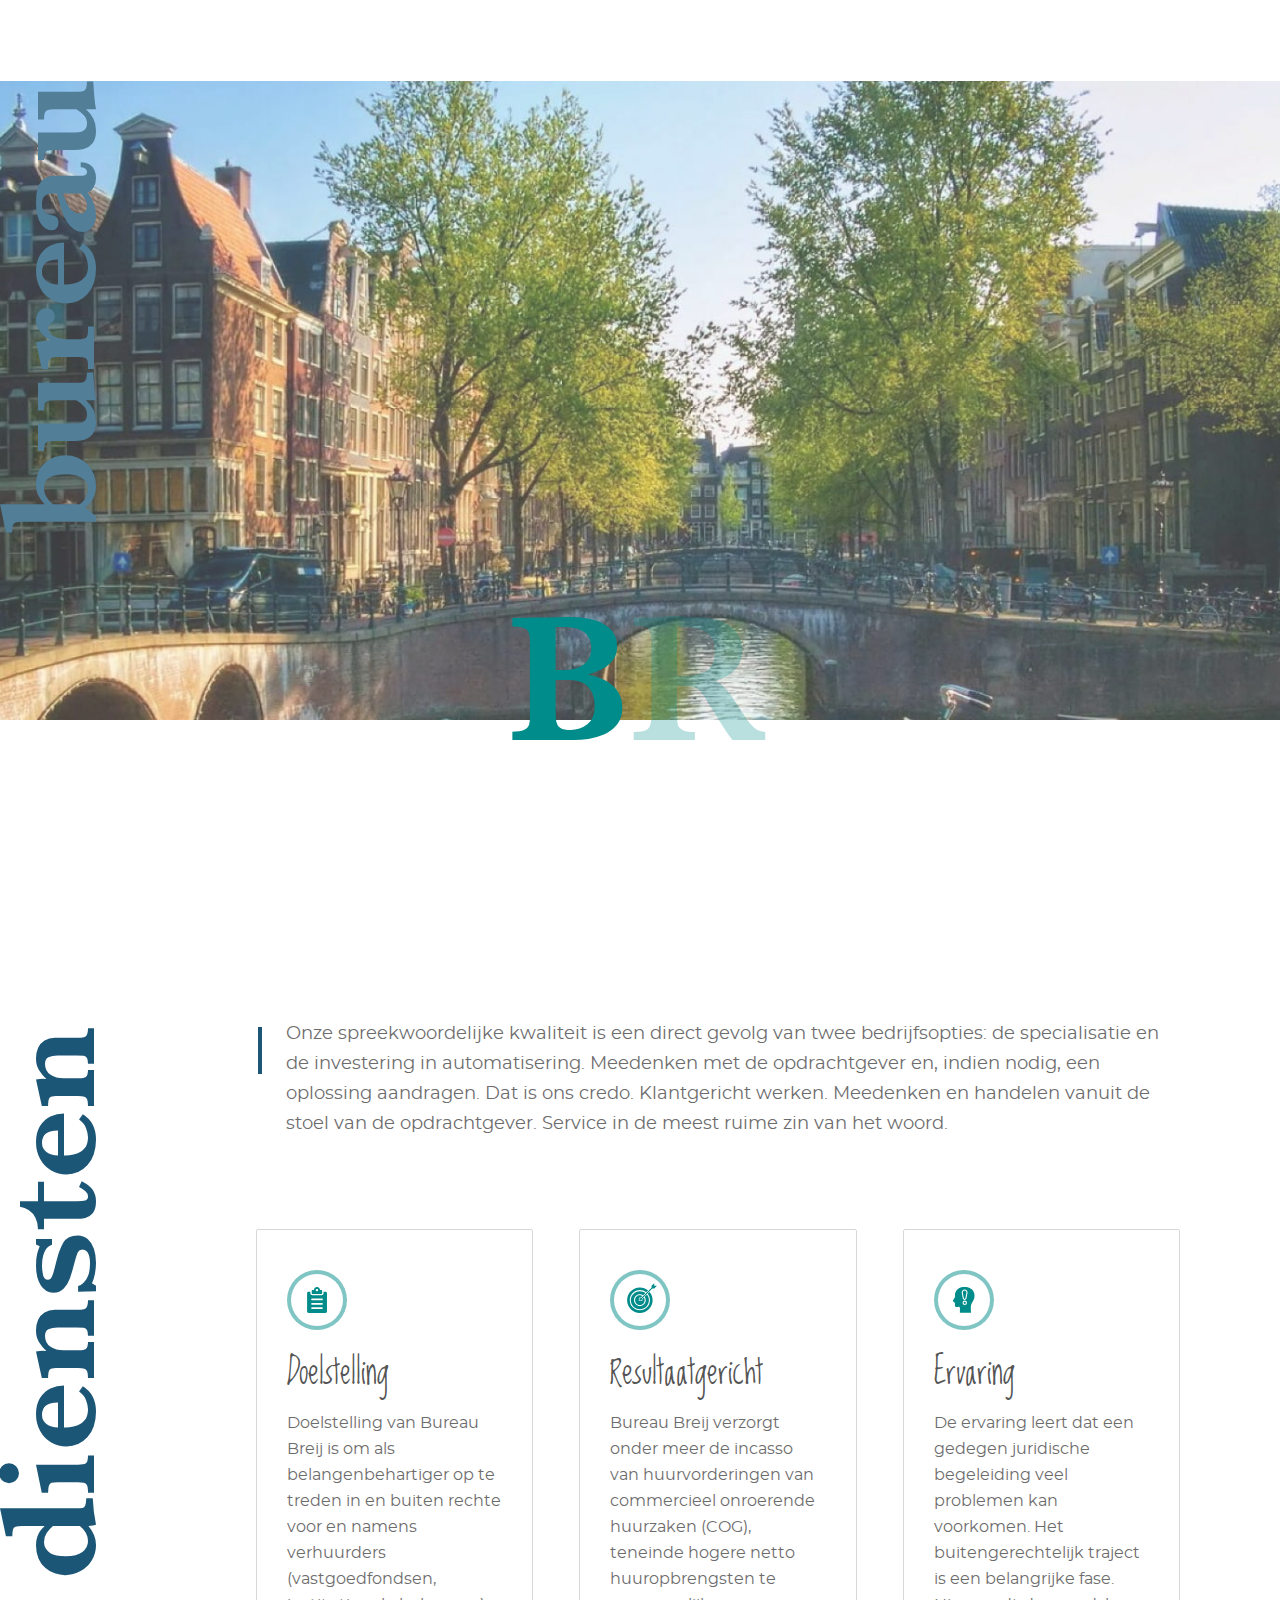
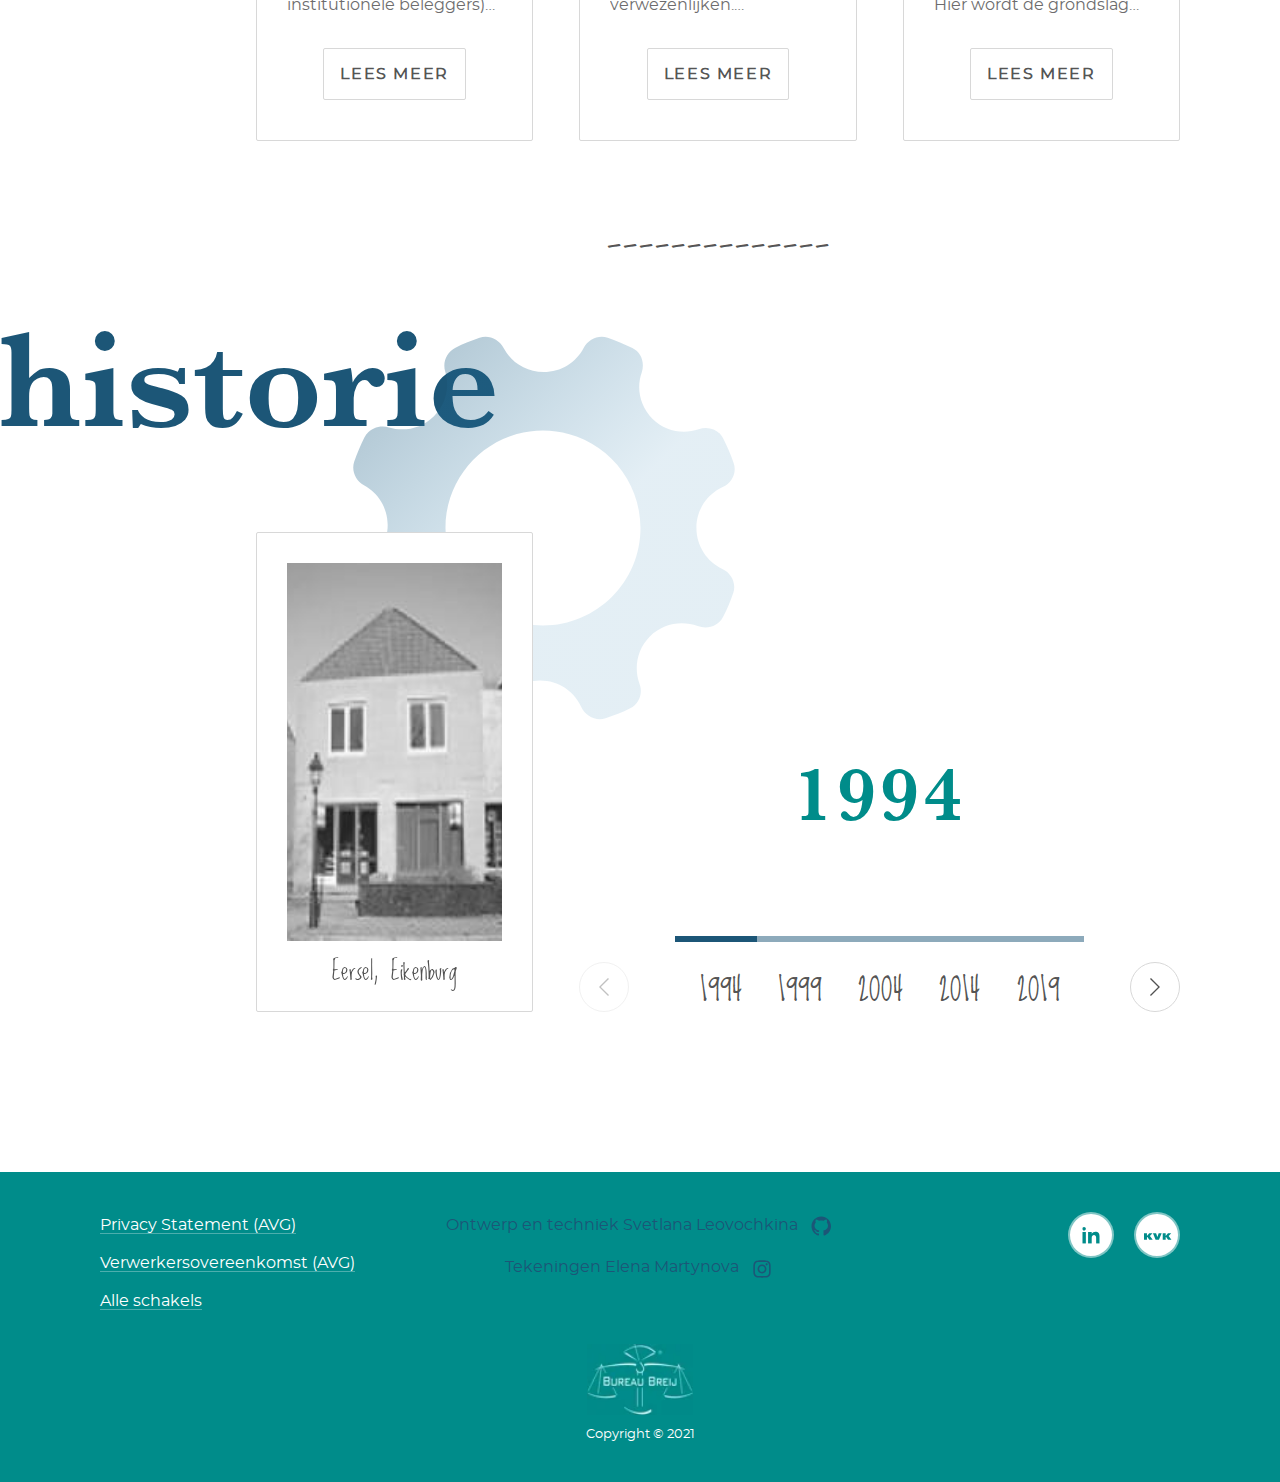
==== index.html @ 0c05271b "first test" ====
<!DOCTYPE html><html lang="nl"><head><meta charset="UTF-8"><meta http-equiv="X-UA-Compatible" content="IE=edge"><meta name="viewport" content="width=device-width,initial-scale=1"><title>Bureau Breij Huurincasso</title><link rel="shortcut icon" href="#"><!-- <link rel="preload" href="img/homepage-bg-drawing-desktop@1x.jpg" as="image">
  <link rel="preload" href="img/homepage-bg-drawing-desktop@2x.jpg" as="image">
  <link rel="preload" href="img/homepage-bg-drawing-mobile@1x.jpg" as="image">
  <link rel="preload" href="img/homepage-bg-drawing-mobile@2x.jpg" as="image">
  <link rel="preload" href="img/homepage-bg-drawing-tablet@1x.jpg" as="image">
  <link rel="preload" href="img/homepage-bg-drawing-tablet@2x.jpg" as="image"> --><!-- <link rel="preload" href="fonts/baskerville-semibold.woff2" as="font"> --><link rel="stylesheet" href="css/styles.min.css"><script src="js/main.min.js" defer=""></script></head><body><div style="display:none"><svg xmlns="http://www.w3.org/2000/svg" xmlns:xlink="http://www.w3.org/1999/xlink" xmlns:x="http://ns.adobe.com/Extensibility/1.0/" xmlns:i="http://ns.adobe.com/AdobeIllustrator/10.0/" xmlns:graph="http://ns.adobe.com/Graphs/1.0/" xmlns:dc="http://purl.org/dc/elements/1.1/" xmlns:cc="http://creativecommons.org/ns#" xmlns:rdf="http://www.w3.org/1999/02/22-rdf-syntax-ns#" xmlns:svg="http://www.w3.org/2000/svg" xmlns:sodipodi="http://sodipodi.sourceforge.net/DTD/sodipodi-0.dtd" xmlns:inkscape="http://www.inkscape.org/namespaces/inkscape"><symbol id="apple-logo" viewBox="0 0 46.21 56.753"><path fill="#FFF" d="M38.593 30.15c.081 8.59 7.535 11.447 7.617 11.483-.062.202-1.19 4.073-3.927 8.072-2.365 3.457-4.82 6.901-8.688 6.973-3.799.07-5.021-2.253-9.365-2.253s-5.702 2.182-9.298 2.323c-3.733.142-6.576-3.739-8.961-7.184-4.875-7.046-8.598-19.91-3.597-28.593 2.484-4.313 6.925-7.043 11.743-7.114 3.666-.069 7.126 2.466 9.366 2.466 2.241 0 6.444-3.049 10.865-2.601 1.85.077 7.044.747 10.38 5.629-.269.168-6.197 3.62-6.135 10.799m-7.14-21.088c1.982-2.4 3.316-5.739 2.952-9.062-2.857.115-6.312 1.904-8.36 4.302-1.837 2.123-3.445 5.521-3.011 8.778 3.184.246 6.436-1.619 8.419-4.018"></path></symbol><symbol id="email-icon" viewBox="0 0 26 25"><g stroke="none" stroke-width="1" fill="#FFF" fill-rule="evenodd"><g transform="translate(-291.000000, -292.000000)" fill="#FFF" fill-rule="nonzero"><g transform="translate(291.000000, 292.000000)"><path d="M25.0218124,7.78360795 L13.5547002,15.4283494 C13.2188008,15.6522824 12.7811992,15.6522824 12.4452998,15.4283494 L0.978187567,7.78360795 C1.04878055,7.71922369 1.12276567,7.65792574 1.2,7.6 L10,1 C11.7777778,-0.333333333 14.2222222,-0.333333333 16,1 L24.8,7.6 C24.8772343,7.65792574 24.9512195,7.71922369 25.0218124,7.78360795 L25.0218124,7.78360795 Z M25.9671548,9.55708055 C25.9888751,9.70263552 26,9.85062829 26,10 L26,20 C26,22.7614237 23.7614237,25 21,25 L5,25 C2.23857625,25 0,22.7614237 0,20 L0,10 C0,9.85062829 0.0111248694,9.70263552 0.0328451896,9.55708055 L11.3358994,17.09245 C12.3435976,17.7642489 13.6564024,17.7642489 14.6641006,17.09245 L25.9671548,9.55708055 L25.9671548,9.55708055 Z"></path></g></g></g></symbol><symbol id="icon-experience" viewBox="0 0 100 100"><title>&#x2022;SET16-v3</title><path d="M51.834,22.259a5.052,5.052,0,0,0-3.962,1.793,6.286,6.286,0,0,0-1.343,5.017L49.636,45A2.363,2.363,0,0,0,51.9,46.586a2.281,2.281,0,0,0,2.2-1.581l3.046-15.968a6.116,6.116,0,0,0-1.273-4.967A5.113,5.113,0,0,0,51.834,22.259Z"></path><path d="M52.29,54.9a3.328,3.328,0,1,0,3.328,3.328A3.333,3.333,0,0,0,52.29,54.9Z"></path><path d="M80.017,30.369C75.971,11.48,53.751,9.574,42.244,12.514A26.23,26.23,0,0,0,24.417,28.758a15.645,15.645,0,0,0-.86,7.763,15.56,15.56,0,0,1,.448,3.1c-.081,2.4-5.1,8.867-6.155,10.806-.722,1.323-.974,2.439-.353,3.527.705,1.234,3.03,1.606,4.277,2.64a4.348,4.348,0,0,1,1.333,2.5c.668,3.191.253,3.544.253,6.767,0,5.794,6.191,5,8.175,4.6,2.062-.475,6.589-.871,6.589,4.684,0,.715-.044,12.211-.044,12.211H70.856s-1.828-15.4,0-22.3C73.236,55.775,83.985,49.253,80.017,30.369ZM52.29,64.741A6.512,6.512,0,1,1,58.8,58.229,6.519,6.519,0,0,1,52.29,64.741Zm7.994-35.166-.006.039-3.1,16.216A5.44,5.44,0,0,1,51.9,49.77a5.559,5.559,0,0,1-5.344-3.939l-.034-.14L43.392,29.62a9.541,9.541,0,0,1,2.059-7.638,8.526,8.526,0,0,1,12.85.027A9.3,9.3,0,0,1,60.284,29.575Z"></path></symbol><symbol id="icon-github" viewBox="0 0 16 16"><path d="M 7.5 1 C 3.910156 1 1 3.90625 1 7.488281 C 1 10.355469 2.863281 12.789063 5.445313 13.648438 C 5.769531 13.707031 6 13.375 6 13.125 C 6 12.972656 6.003906 12.789063 6 12.25 C 4.191406 12.640625 3.625 11.375 3.625 11.375 C 3.328125 10.625 2.96875 10.410156 2.96875 10.410156 C 2.378906 10.007813 3.011719 10.019531 3.011719 10.019531 C 3.664063 10.0625 4 10.625 4 10.625 C 4.5 11.5 5.628906 11.414063 6 11.25 C 6 10.851563 6.042969 10.5625 6.152344 10.378906 C 4.109375 10.019531 2.996094 8.839844 3 7.207031 C 3.003906 6.242188 3.335938 5.492188 3.875 4.9375 C 3.640625 4.640625 3.480469 3.625 3.960938 3 C 5.167969 3 5.886719 3.871094 5.886719 3.871094 C 5.886719 3.871094 6.453125 3.625 7.496094 3.625 C 8.542969 3.625 9.105469 3.859375 9.105469 3.859375 C 9.105469 3.859375 9.828125 3 11.035156 3 C 11.515625 3.625 11.355469 4.640625 11.167969 4.917969 C 11.683594 5.460938 12 6.210938 12 7.207031 C 12 8.839844 10.890625 10.019531 8.851563 10.375 C 8.980469 10.570313 9 10.84375 9 11.25 C 9 12.117188 9 12.910156 9 13.125 C 9 13.375 9.226563 13.710938 9.558594 13.648438 C 12.140625 12.785156 14 10.355469 14 7.488281 C 14 3.90625 11.089844 1 7.5 1 Z"></path></symbol><symbol id="icon-insta" viewBox="-100.7682 -167.947 873.3244 1007.682"><g><path d="M335.895 0c-91.224 0-102.663.387-138.49 2.021-35.752 1.631-60.169 7.31-81.535 15.612-22.088 8.584-40.82 20.07-59.493 38.743-18.674 18.673-30.16 37.407-38.743 59.495C9.33 137.236 3.653 161.653 2.02 197.405.386 233.232 0 244.671 0 335.895c0 91.222.386 102.661 2.02 138.488 1.633 35.752 7.31 60.169 15.614 81.534 8.584 22.088 20.07 40.82 38.743 59.495 18.674 18.673 37.405 30.159 59.493 38.743 21.366 8.302 45.783 13.98 81.535 15.612 35.827 1.634 47.266 2.021 138.49 2.021 91.222 0 102.661-.387 138.488-2.021 35.752-1.631 60.169-7.31 81.534-15.612 22.088-8.584 40.82-20.07 59.495-38.743 18.673-18.675 30.159-37.407 38.743-59.495 8.302-21.365 13.981-45.782 15.612-81.534 1.634-35.827 2.021-47.266 2.021-138.488 0-91.224-.387-102.663-2.021-138.49-1.631-35.752-7.31-60.169-15.612-81.534-8.584-22.088-20.07-40.822-38.743-59.495-18.675-18.673-37.407-30.159-59.495-38.743-21.365-8.302-45.782-13.981-81.534-15.612C438.556.387 427.117 0 335.895 0zm0 60.521c89.686 0 100.31.343 135.729 1.959 32.75 1.493 50.535 6.965 62.37 11.565 15.68 6.094 26.869 13.372 38.622 25.126 11.755 11.754 19.033 22.944 25.127 38.622 4.6 11.836 10.072 29.622 11.565 62.371 1.616 35.419 1.959 46.043 1.959 135.73 0 89.687-.343 100.311-1.959 135.73-1.493 32.75-6.965 50.535-11.565 62.37-6.094 15.68-13.372 26.869-25.127 38.622-11.753 11.755-22.943 19.033-38.621 25.127-11.836 4.6-29.622 10.072-62.371 11.565-35.413 1.616-46.036 1.959-135.73 1.959-89.694 0-100.315-.343-135.73-1.96-32.75-1.492-50.535-6.964-62.37-11.564-15.68-6.094-26.869-13.372-38.622-25.127-11.754-11.753-19.033-22.943-25.127-38.621-4.6-11.836-10.071-29.622-11.565-62.371-1.616-35.419-1.959-46.043-1.959-135.73 0-89.687.343-100.311 1.959-135.73 1.494-32.75 6.965-50.535 11.565-62.37 6.094-15.68 13.373-26.869 25.126-38.622 11.754-11.755 22.944-19.033 38.622-25.127 11.836-4.6 29.622-10.072 62.371-11.565 35.419-1.616 46.043-1.959 135.73-1.959"></path><path d="M335.895 447.859c-61.838 0-111.966-50.128-111.966-111.964 0-61.838 50.128-111.966 111.966-111.966 61.836 0 111.964 50.128 111.964 111.966 0 61.836-50.128 111.964-111.964 111.964zm0-284.451c-95.263 0-172.487 77.224-172.487 172.487 0 95.261 77.224 172.485 172.487 172.485 95.261 0 172.485-77.224 172.485-172.485 0-95.263-77.224-172.487-172.485-172.487m219.608-6.815c0 22.262-18.047 40.307-40.308 40.307-22.26 0-40.307-18.045-40.307-40.307 0-22.261 18.047-40.308 40.307-40.308 22.261 0 40.308 18.047 40.308 40.308"></path></g></symbol><symbol id="icon-kvk" viewBox="0 0 34 8"><g id="icons" stroke="none" stroke-width="1"><path d="M27.0446658,4.90575275 C26.9674813,4.79314565 26.9123495,4.72949816 26.8461913,4.69522644 C26.6973354,4.61689106 26.4878344,4.66585067 26.3941103,4.80783354 C26.3389785,4.90085679 26.3389785,5.10159119 26.3389785,5.17013464 L26.3389785,8 L22.7388704,8 L22.7388704,0 L26.3389785,0 L26.3389785,3.37331701 L29.0845433,1.39151576e-15 L33.0485215,1.39151576e-15 L29.9445998,3.52019584 L33.3076411,8 L29.2003202,8 L27.0446658,4.90575275 Z M14.0712093,8 L18.127243,8 L21.4578072,0.00489596083 L17.8249641,0.00489596083 L16.2586096,4.46022032 L16.2311297,4.46022032 L14.6757672,0 L10.8890365,0 L14.0712093,8 Z M6.46144982,8 L10.5687707,8 L7.20572945,3.52019584 L10.3096512,0 L6.34567299,0 L3.60010813,3.37331701 L3.60010813,0 L0,0 L0,7.99510404 L3.60010813,7.99510404 L3.60010813,5.16523868 C3.60010813,5.09669523 3.60010813,4.89106487 3.65523996,4.80293758 C3.74896406,4.66095471 3.95846499,4.6119951 4.10732092,4.69033048 C4.17347911,4.7246022 4.22861093,4.78824969 4.30579548,4.90085679 L6.46144982,8 Z" id="icon-kvk" fill-rule="nonzero"></path></g></symbol><symbol id="icon-linkedin" viewBox="0 0 24 24"><path d="M4.98 3.5c0 1.381-1.11 2.5-2.48 2.5s-2.48-1.119-2.48-2.5c0-1.38 1.11-2.5 2.48-2.5s2.48 1.12 2.48 2.5zm.02 4.5h-5v16h5v-16zm7.982 0h-4.968v16h4.969v-8.399c0-4.67 6.029-5.052 6.029 0v8.399h4.988v-10.131c0-7.88-8.922-7.593-11.018-3.714v-2.155z"></path></symbol><symbol id="icon-mail" viewBox="0 0 16 16"><path d="M8 10c-.266 0-.5-.094-1-.336L0 6v7c0 .55.45 1 1 1h14c.55 0 1-.45 1-1V6L9 9.664c-.5.242-.734.336-1 .336zm7-8H1c-.55 0-1 .45-1 1v.758l8 4.205 8-4.205V3c0-.55-.45-1-1-1z"></path></symbol><symbol id="icon-objective" viewBox="0 0 100 100"><g><g i:extraneous="self"><g><path d="M32.8,27.5h33.9c1.2,0,2.2-1,2.2-2.2v-9.6c0-1.2-1-2.2-2.2-2.2H61l0-0.2c-0.3-6-5.2-10.7-11.2-10.7     c-6,0-10.9,4.7-11.2,10.7l0,0.2h-5.8c-1.2,0-2.2,1-2.2,2.2v9.6C30.6,26.5,31.6,27.5,32.8,27.5z M49.8,9.2c2.5,0,4.5,2,4.5,4.5     c0,2.5-2,4.5-4.5,4.5c-2.5,0-4.5-2-4.5-4.5C45.3,11.3,47.3,9.2,49.8,9.2z"></path><path d="M81.4,20h-7.3v5.2c0,4-3.3,7.3-7.3,7.3H32.9c-4,0-7.3-3.3-7.3-7.3V20h-6.9c-2.8,0-5.1,2.3-5.1,5.1v67.3     c0,2.8,2.3,5.1,5.1,5.1h62.8c2.8,0,5.1-2.3,5.1-5.1V25.1C86.5,22.3,84.2,20,81.4,20z M71.2,81.6c0,1-0.8,1.7-1.7,1.7H30.6     c-1,0-1.7-0.8-1.7-1.7v-2.9c0-1,0.8-1.7,1.7-1.7h38.8c1,0,1.7,0.8,1.7,1.7V81.6z M71.2,65.5c0,1-0.8,1.7-1.7,1.7H30.6     c-1,0-1.7-0.8-1.7-1.7v-2.9c0-1,0.8-1.7,1.7-1.7h38.8c1,0,1.7,0.8,1.7,1.7V65.5z M71.2,49.4c0,1-0.8,1.7-1.7,1.7H30.6     c-1,0-1.7-0.8-1.7-1.7v-2.9c0-1,0.8-1.7,1.7-1.7h38.8c1,0,1.7,0.8,1.7,1.7V49.4z"></path></g></g></g></symbol><symbol id="icon-phone" viewBox="0 0 18 18"><path fill="#010101" d="M3.6 7.8c1.4 2.8 3.8 5.1 6.6 6.6l2.2-2.2c.3-.3.699-.4 1-.2 1.1.4 2.3.6 3.6.6.6 0 1 .4 1 1V17c0 .6-.4 1-1 1C7.6 18 0 10.4 0 1c0-.6.4-1 1-1h3.5c.6 0 1 .4 1 1 0 1.2.2 2.4.6 3.6.1.3 0 .7-.2 1L3.6 7.8z"></path></symbol><symbol id="icon-result" viewBox="0 0 32 32"><g transform="translate(0,-1020.3622)"><path d="m 13.991358,1026.3948 c -6.6264057,0 -11.9913517,5.36 -11.9913616,11.9827 9.9e-6,6.6227 5.3649559,11.9847 11.9913616,11.9847 6.626406,0 11.991352,-5.362 11.991362,-11.9847 -10e-6,-2.9506 -1.06987,-5.6467 -2.836881,-7.7337 l -1.77743,1.7765 c 1.319279,1.6293 2.113008,3.7014 2.113018,5.9572 2e-5,5.2324 -4.254747,9.4848 -9.490069,9.4848 -5.2353214,0 -9.4900891,-4.2524 -9.4900691,-9.4848 2e-5,-5.2324 4.2547777,-9.4848 9.4900691,-9.4848 2.257478,0 4.330229,0.7948 5.960563,2.1138 l 1.77743,-1.7784 c -2.088545,-1.7654 -4.785812,-2.8333 -7.737993,-2.8333 z"></path><path d="m 13.991358,1029.895 c -4.6954164,0 -8.4871885,3.7897 -8.4872085,8.4825 -2e-5,4.6929 3.7917622,8.4825 8.4872085,8.4825 4.695447,0 8.487229,-3.7896 8.487209,-8.4825 0,-1.9845 -0.682626,-3.8042 -1.820355,-5.2474 l -2.142288,2.1411 c 0.609941,0.8844 0.969685,1.9538 0.969685,3.1063 -2e-5,3.0268 -2.46579,5.4912 -5.494251,5.4912 -3.028461,0 -5.4942305,-2.4644 -5.4942504,-5.4912 -10e-6,-3.0268 2.4657694,-5.4912 5.4942504,-5.4912 1.153153,0 2.223154,0.3596 3.108078,0.9692 l 2.142288,-2.1392 c -1.444139,-1.1375 -3.264364,-1.8213 -5.250366,-1.8213 z"></path><path d="m 13.991358,1033.8828 c -2.488606,0 -4.4992017,2.0075 -4.4992017,4.4947 2e-5,2.4872 2.0106157,4.4967 4.4992017,4.4967 2.488586,0 4.499182,-2.0095 4.499202,-4.4967 0,-0.8796 -0.261366,-1.6928 -0.696541,-2.3848 l -1.597938,1.597 a 1.001151,1.000593 0 0 1 -0.02537,0.023 c 0.003,0 0.008,0 0.01169,0.01 0.395297,0.3961 0.412978,1.0215 0.03906,1.3962 -0.166386,0.166 -0.391631,0.2558 -0.632149,0.2671 -0.852798,0.042 -2.575435,0.08 -2.575435,0.08 0,0 0.06533,-1.6469 0.08002,-2.4668 0.004,-0.2818 0.06973,-0.5544 0.263395,-0.7488 0.186974,-0.1873 0.436653,-0.278 0.688739,-0.271 0.252076,0.01 0.50664,0.112 0.704343,0.31 l 0.002,0 c 0.003,0 0.003,0.01 0.006,0.01 a 1.001151,1.000593 0 0 1 0.02148,-0.023 l 1.597938,-1.5951 c -0.692755,-0.4346 -1.506034,-0.6962 -2.386173,-0.6962 z"></path><path d="m 27.50261,1022.3622 -2.497387,2.496 0,1.8037 -10.161237,10.14 c -0.03027,-0.051 -0.05714,-0.1038 -0.101464,-0.1482 -0.26731,-0.2679 -0.689448,-0.2805 -0.942374,-0.027 -0.131013,0.1313 -0.176855,0.3162 -0.179492,0.507 -0.01129,0.5545 -0.05464,1.6692 -0.05464,1.6692 0,0 1.165521,-0.027 1.742317,-0.055 0.16273,-0.01 0.316649,-0.07 0.429241,-0.1814 0.252586,-0.2536 0.239989,-0.6759 -0.02727,-0.9438 -0.04885,-0.049 -0.106728,-0.079 -0.163888,-0.1111 l 10.182664,-10.1575 1.773535,0 2.497386,-2.496 -2.497386,0 z"></path></g></symbol><symbol id="icon-search" viewBox="0 0 17 17"><image width="17" height="17" overflow="visible"></image><path d="M16.958 15.527L11.75 10.32A6.455 6.455 0 0 0 13 6.5 6.5 6.5 0 1 0 6.5 13a6.465 6.465 0 0 0 3.839-1.263l5.205 5.204 1.414-1.414zM6.5 11C4.019 11 2 8.981 2 6.5S4.019 2 6.5 2 11 4.019 11 6.5 8.981 11 6.5 11z"></path></symbol></svg></div><div class="container"><!-- <div class="preloader">
    <p class="preloader__back"><span class="title title--preloader">bureau</span><span class="sub-title sub-title--preloader">Breij</class=span></p>
    <p class="preloader__front">
      <span class="preloader__title card-title card-title--preloader">Huurincasso</span>
      <span class="preloader__background"></span>
    </p>
    </div> --><header class="page-header"><nav class="main-nav content-wrapper"><a class="main-nav__logo-link main-nav__logo-link--active main-nav__logo-link--desktop"><picture class="main-nav__logo"><source type="image/webp" srcset="img/content-img/logo@1x.webp, img/content-img/logo@2x.webp 2x"><img class="main-nav__logo-img" src="img/content-img/logo@1x.png" srcset="img/content-img/logo@2x.png 2x" alt="Bureau Breij logo" width="56" height="37"></picture></a><ul class="main-nav__list"><li class="main-nav__item"><a class="main-nav__link main-nav__link--active">Home</a></li><li class="main-nav__item"><a class="main-nav__link" href="rent-collection.html">Huurincasso</a></li><li class="main-nav__item"><a class="main-nav__link" href="https://portal.breij.nl/portal/opdracht" target="_blank">Incasso opdracht</a></li><li class="main-nav__item"><a class="main-nav__link" href="https://portal.breij.nl/login" target="_blank">Portaal</a></li><li class="main-nav__item"><a class="main-nav__link" href="mobile-app.html">Onze App</a></li><li class="main-nav__item"><a class="main-nav__link" href="links.html">Schakel</a></li><li class="main-nav__item"><a class="main-nav__link" href="contact.html">Contact</a></li></ul><button class="main-nav__toggle main-nav__toggle--off" type="button">Open menu</button></nav></header><main class="homepage"><h1 class="visually-hidden">Hoofdpagina van de website van Bureau Breij</h1><section class="homepage-top"><div class="homepage-top__image-container"><div class="homepage-top__image-container--photo"></div><h2 class="homepage-top__title title title--vertical">bureau</h2></div><div class="homepage-top__text-wrapper"><span class="homepage-top__sub-title-breij sub-title sub-title--breij">breij</span> <span class="homepage-top__slogan card-title">Uw zaak meester</span> <a class="main-nav__logo-link main-nav__logo-link--active main-nav__logo-link--mobile"><picture class="main-nav__logo"><source type="image/webp" srcset="img/content-img/logo@1x.webp, img/content-img/logo@2x.webp 2x"><img class="main-nav__logo-img" src="img/content-img/logo@1x.png" srcset="img/content-img/logo@2x.png 2x" alt="Bureau Breij logo" width="50" height="33"></picture></a></div></section><section class="services"><div class="services__top"><h2 class="services__title title title--vertical title--onscroll">diensten</h2><p class="services__main-text description-text">Onze spreekwoordelijke kwaliteit is een direct gevolg van twee bedrijfsopties: de specialisatie en de investering in automatisering. Meedenken met de opdrachtgever en, indien nodig, een oplossing aandragen. Dat is ons credo. Klantgericht werken. Meedenken en handelen vanuit de stoel van de opdrachtgever. Service in de meest ruime zin van het woord.</p></div><div class="services__content content-wrapper"><ul class="services__list slider__list"><li class="services__item slider__item"><div class="services__item-top"><h3 class="services__item-title card-title">Doelstelling</h3><div class="services__icon"><svg class="services__icon-image services__icon-image--objective" width="34" height="34" aria-hidden="true" focusable="false"><use xlink:href="#icon-objective"></use></svg></div></div><p class="services__description description hidden">Doelstelling van Bureau Breij is om als belangenbehartiger op te treden in en buiten rechte voor en namens verhuurders (vastgoedfondsen, institutionele beleggers) in onroerende zaken.<br>Om de Nederlandse vastgoedmarkt goed te kunnen bedienen is expertise van groot belang.<br>Gekozen discipline: optreden uit hoofde van een huurovereenkomst, waaronder: huurincasso, incasso waarborgsom, afgifte bankgarantie, actie tot nakoming of het in rechte aansturen op ontbinding van de huurovereenkomst, ontruiming van het gehuurde, naast schadevergoeding.</p><a class="services__card-button card-button">Lees meer</a></li><li class="services__item slider__item"><div class="services__item-top"><h3 class="services__item-title card-title">Resultaatgericht</h3><div class="services__icon"><svg class="services__icon-image services__icon-image--result" width="34" height="34" aria-hidden="true" focusable="false"><use xlink:href="#icon-result"></use></svg></div></div><p class="services__description description hidden">Bureau Breij verzorgt onder meer de incasso van huurvorderingen van commercieel onroerende huurzaken (COG), teneinde hogere netto huuropbrengsten te verwezenlijken.<br>Bureau Breij streeft ernaar om in samenspraak met haar opdrachtgever tot een zo goed mogelijk resultaat te komen. Hiertoe is een brede kennis van het huur- en huurprocesrecht een niet te ontbreken schakel voor succes.<br>Behalve als incasso-intermedium, is Bureau Breij tevens uw gesprekspartner bij ingewikkelde civielrechtelijke aangelegenheden.</p><a class="services__card-button card-button">Lees meer</a></li><li class="services__item slider__item"><div class="services__item-top"><h3 class="services__item-title card-title">Ervaring</h3><div class="services__icon"><svg class="services__icon-image services__icon-image--experience" width="34" height="34" aria-hidden="true" focusable="false"><use xlink:href="#icon-experience"></use></svg></div></div><p class="services__description description hidden">De ervaring leert dat een gedegen juridische begeleiding veel problemen kan voorkomen. Het buitengerechtelijk traject is een belangrijke fase. Hier wordt de grondslag van uw vordering voorbereid. De daaropvolgende gerechtelijke procedure kent soms akelige valkuilen.<br>Bureau Breij kent de weg in de wet.<br>Anticiperen en maatwerk is de sleutel tot succes. Waar nodig kan Bureau Breij u bijstaan in een gerechtelijke procedure. Als eisende partij maar ook als gedaagde partij. Het devies van Bureau Breij: kwaliteit, accuratesse, samenwerking, snelheid, openheid en eerlijkheid. Alles in het belang van onze opdrachtgever.</p><a class="services__card-button card-button">Lees meer</a></li></ul><span class="services__divider divider">--------------</span></div></section><section class="history"><h2 class="title history__title title--onscroll">historie</h2><div class="history__slider slider content-wrapper"><div class="slider__gear"></div><div class="slider__left"><div class="slider__img"><ul class="swiper-wrapper"><li class="swiper-slide slider__img-slide"><div class="slider-img__bg slider-img__bg--1994" data-swiper-parallax="40%" aria-label="Foto van het kantoor in 1994"></div></li><li class="swiper-slide slider__img-slide"><div class="slider-img__bg slider-img__bg--1999" data-swiper-parallax="40%" aria-label="Foto van het kantoor in 1999"></div></li><li class="swiper-slide slider__img-slide"><div class="slider-img__bg slider-img__bg--2004" data-swiper-parallax="40%" aria-label="Foto van het kantoor in 2004"></div></li><li class="swiper-slide slider__img-slide"><div class="slider-img__bg slider-img__bg--2014" data-swiper-parallax="40%" aria-label="Foto van het kantoor in 2014"></div></li><li class="swiper-slide slider__img-slide"><div class="slider-img__bg slider-img__bg--2019" data-swiper-parallax="40%" aria-label="Foto van het kantoor in 2019"></div></li></ul></div><div class="slider__subtitles"><ul class="swiper-wrapper swiper-wrapper--subtitles"><li class="swiper-slide card-title card-title--history"><span class="slider-subtitles__text">Eersel, Eikenburg</span></li><li class="swiper-slide card-title card-title--history"><span class="slider-subtitles__text">Kantoor Amsterdam, De Lairessestraat</span></li><li class="swiper-slide card-title card-title--history"><span class="slider-subtitles__text">Amsterdam, Lijnbaansgracht</span></li><li class="swiper-slide card-title card-title--history"><span class="slider-subtitles__text slider-subtitles__text--fest">20 jarig jubileum</span></li><li class="swiper-slide card-title card-title--history"><span class="slider-subtitles__text slider-subtitles__text--fest">25 jarig jubileum</span></li></ul></div></div><div class="slider__right"><ul class="swiper-wrapper"><li class="swiper-slide slider__right-year sub-title sub-title--year">1994</li><li class="swiper-slide slider__right-year sub-title sub-title--year">1999</li><li class="swiper-slide slider__right-year sub-title sub-title--year">2004</li><li class="swiper-slide slider__right-year sub-title sub-title--year">2014</li><li class="swiper-slide slider__right-year sub-title sub-title--year">2019</li></ul><div class="swiper-scrollbar"></div><div class="slider__controls"><div class="swiper-button-prev" aria-label="Knop vorige"></div><ul class="slider__controls-dates"><li class="card-title">1994</li><li class="card-title">1999</li><li class="card-title">2004</li><li class="card-title">2014</li><li class="card-title">2019</li></ul><div class="swiper-button-next" aria-label="Knop volgende"></div></div></div></div></section></main><footer class="page-footer content-wrapper"><ul class="page-footer__social-list social-list"><li class="social-list__item social-list__item--linkedin"><a class="social-list__link social-list__link--linkedin" href="#" target="_blank" aria-label="Bureau Breij LinkedIn"><svg class="social-list__image social-list__image--linkedin" width="22" height="22" aria-hidden="true" focusable="false"><use xlink:href="#icon-linkedin"></use></svg></a></li><li class="social-list__item social-list__item--kvk"><a class="social-list__link" href="#" target="_blank" aria-label="Bureau Breij KVK"><svg class="social-list__image social-list__image--kvk" width="28" height="15" aria-hidden="true" focusable="false"><use xlink:href="#icon-kvk"></use></svg></a></li></ul><ul class="page-footer__links-list"><li class="page-footer__links-item"><a class="page-footer__link" href="privacy-statement.html">Privacy Statement (AVG)</a></li><li class="page-footer__links-item"><a class="page-footer__link" href="#" target="_blank">Verwerkersovereenkomst (AVG)</a></li><li class="page-footer__links-item"><a class="page-footer__link" href="links.html">Alle schakels</a></li></ul><ul class="page-footer__developers developers-list"><li class="developers-list__item"><a class="developers-list__link" href="https://github.com/SwetlanaL" target="_blank" aria-label="Svetlana Leovochkina GitHub"><span class="developers-list__name">Ontwerp en techniek Svetlana Leovochkina</span> <svg class="developers-list__icon developers-list__icon--github" width="24" height="24" aria-hidden="true" focusable="false"><use xlink:href="#icon-github"></use></svg></a></li><li class="developers-list__item developers-list__item--instagram"><a class="developers-list__link developers-list__link--instagram" href="https://www.instagram.com/emart_art/?hl=ru" target="_blank" aria-label="Elena Martynova Instagram"><span class="developers-list__name">Tekeningen Elena Martynova</span> <svg class="developers-list__icon developers-list__icon--instagram" width="24" height="24" aria-hidden="true" focusable="false"><use xlink:href="#icon-insta"></use></svg></a></li></ul><div class="page-footer__logo"><a class="page-footer__logo-link page-footer__logo-link--active"><picture><source type="image/webp" srcset="img/content-img/logo-footer-mobile@1x.webp, img/content-img/logo-footer-mobile@2x.webp 2x"><img class="page-footer__logo-image" src="img/content-img/logo-footer-mobile@1x.png" srcset="img/content-img/logo-footer-mobile@2x.png 2x" alt="Bureau Breij logo" width="90" height="61"></picture></a><p class="page-footer__copyright">Copyright &#169; 2021</p></div></footer></div><!-- <script src="js/picturefill.js"></script> --></body></html>
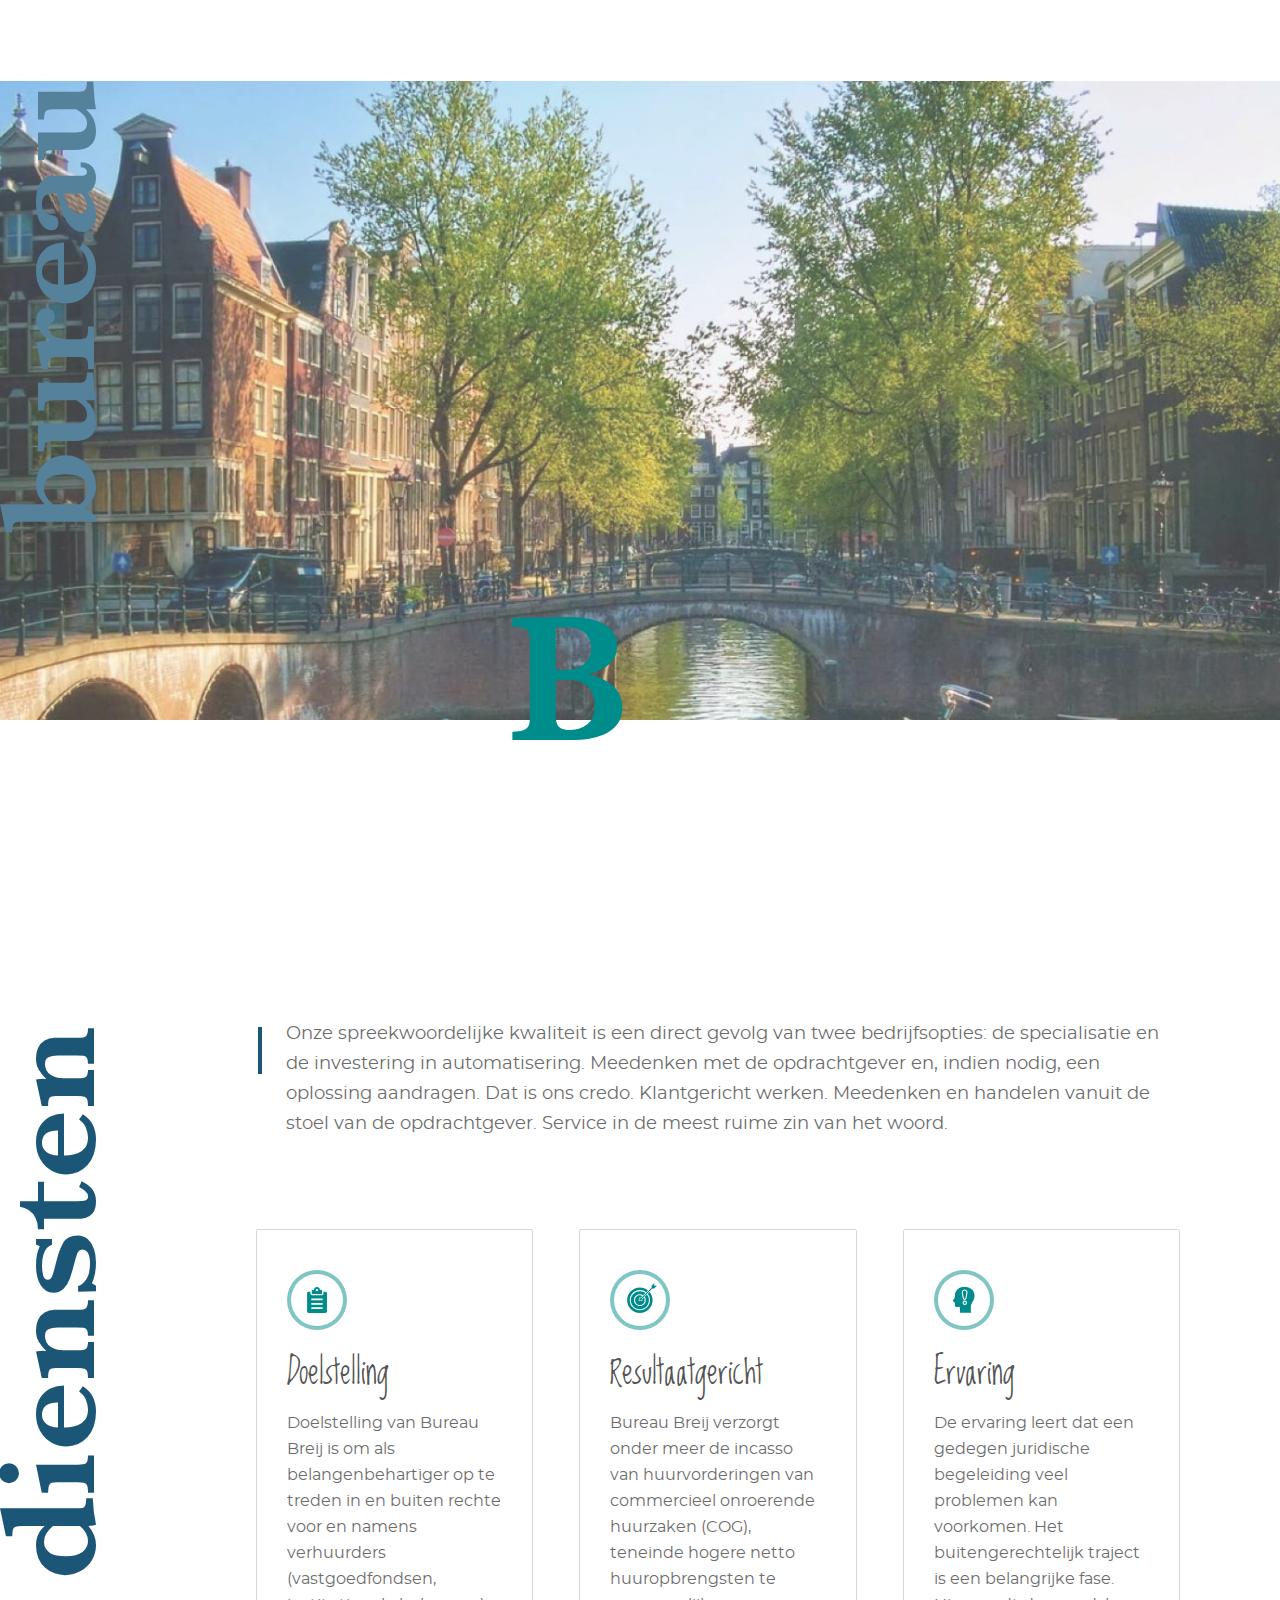
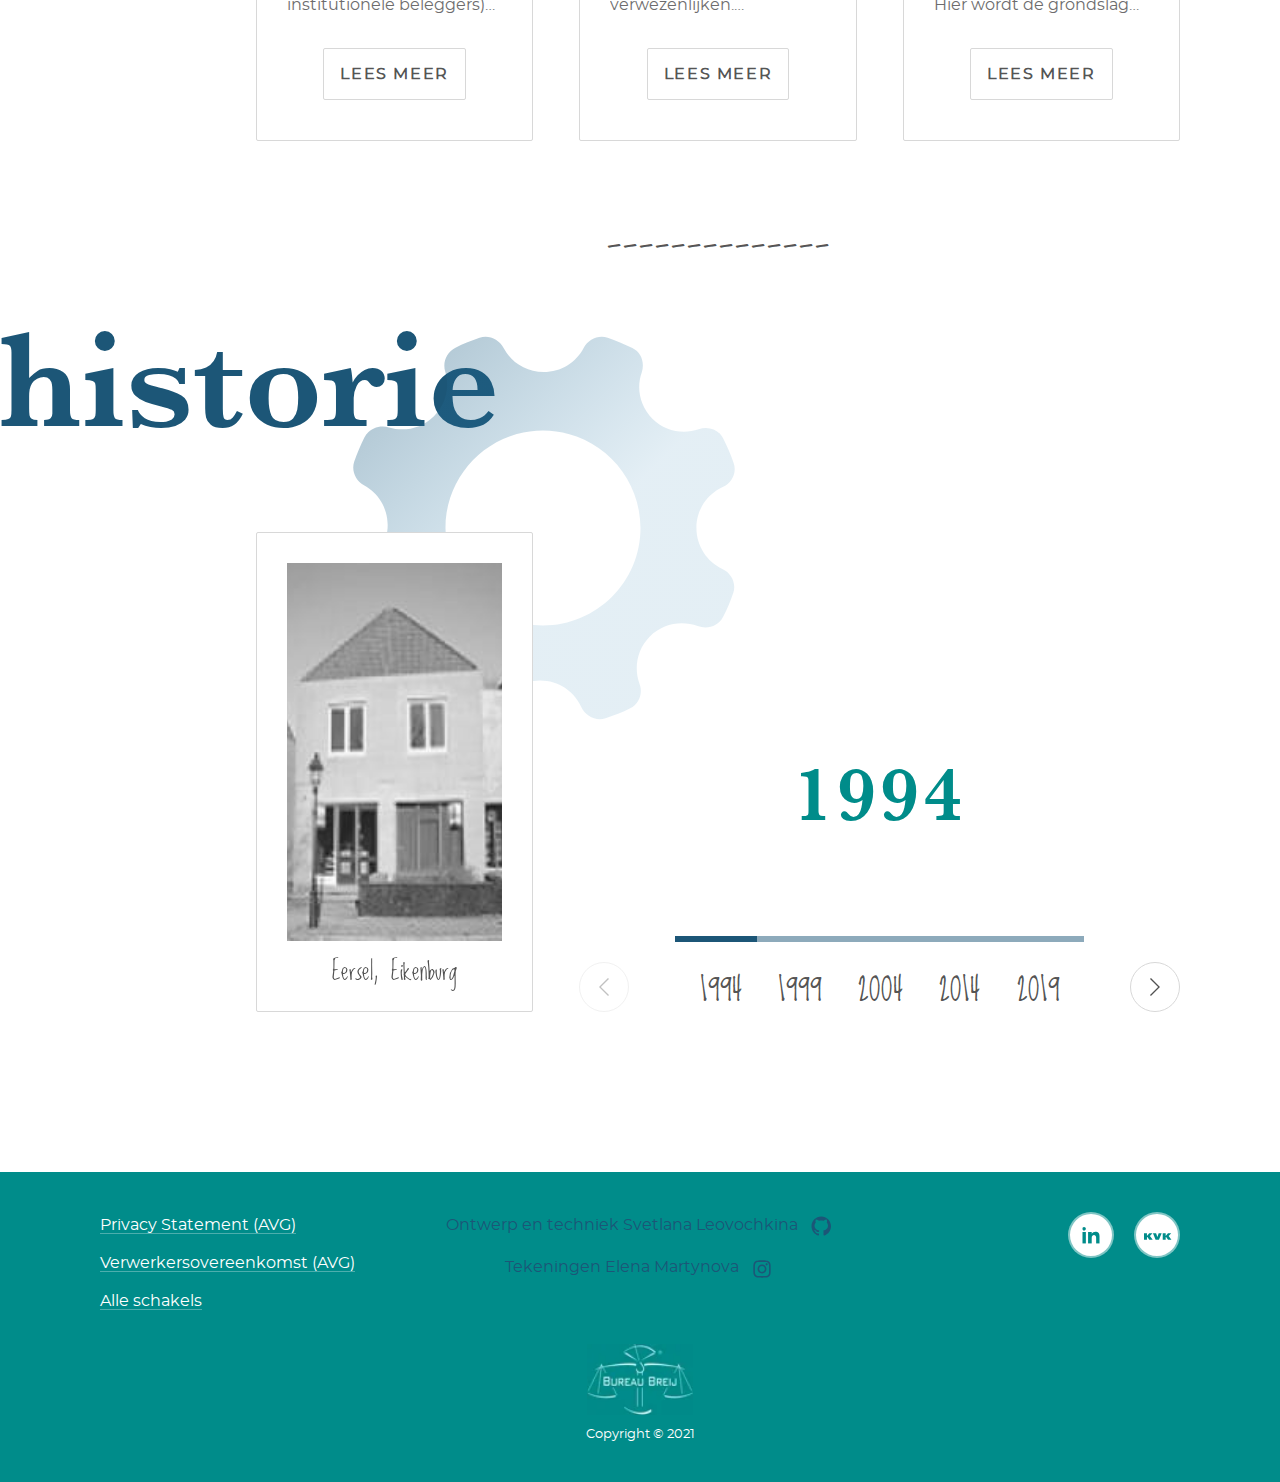
==== commit 810eee53: "Add files via upload" ====
--- a/index.html
+++ b/index.html
@@ -3,10 +3,10 @@
   <link rel="preload" href="img/homepage-bg-drawing-mobile@1x.jpg" as="image">
   <link rel="preload" href="img/homepage-bg-drawing-mobile@2x.jpg" as="image">
   <link rel="preload" href="img/homepage-bg-drawing-tablet@1x.jpg" as="image">
-  <link rel="preload" href="img/homepage-bg-drawing-tablet@2x.jpg" as="image"> --><!-- <link rel="preload" href="fonts/baskerville-semibold.woff2" as="font"> --><link rel="stylesheet" href="css/styles.min.css"><script src="js/main.min.js" defer=""></script></head><body><div style="display:none"><svg xmlns="http://www.w3.org/2000/svg" xmlns:xlink="http://www.w3.org/1999/xlink" xmlns:x="http://ns.adobe.com/Extensibility/1.0/" xmlns:i="http://ns.adobe.com/AdobeIllustrator/10.0/" xmlns:graph="http://ns.adobe.com/Graphs/1.0/" xmlns:dc="http://purl.org/dc/elements/1.1/" xmlns:cc="http://creativecommons.org/ns#" xmlns:rdf="http://www.w3.org/1999/02/22-rdf-syntax-ns#" xmlns:svg="http://www.w3.org/2000/svg" xmlns:sodipodi="http://sodipodi.sourceforge.net/DTD/sodipodi-0.dtd" xmlns:inkscape="http://www.inkscape.org/namespaces/inkscape"><symbol id="apple-logo" viewBox="0 0 46.21 56.753"><path fill="#FFF" d="M38.593 30.15c.081 8.59 7.535 11.447 7.617 11.483-.062.202-1.19 4.073-3.927 8.072-2.365 3.457-4.82 6.901-8.688 6.973-3.799.07-5.021-2.253-9.365-2.253s-5.702 2.182-9.298 2.323c-3.733.142-6.576-3.739-8.961-7.184-4.875-7.046-8.598-19.91-3.597-28.593 2.484-4.313 6.925-7.043 11.743-7.114 3.666-.069 7.126 2.466 9.366 2.466 2.241 0 6.444-3.049 10.865-2.601 1.85.077 7.044.747 10.38 5.629-.269.168-6.197 3.62-6.135 10.799m-7.14-21.088c1.982-2.4 3.316-5.739 2.952-9.062-2.857.115-6.312 1.904-8.36 4.302-1.837 2.123-3.445 5.521-3.011 8.778 3.184.246 6.436-1.619 8.419-4.018"></path></symbol><symbol id="email-icon" viewBox="0 0 26 25"><g stroke="none" stroke-width="1" fill="#FFF" fill-rule="evenodd"><g transform="translate(-291.000000, -292.000000)" fill="#FFF" fill-rule="nonzero"><g transform="translate(291.000000, 292.000000)"><path d="M25.0218124,7.78360795 L13.5547002,15.4283494 C13.2188008,15.6522824 12.7811992,15.6522824 12.4452998,15.4283494 L0.978187567,7.78360795 C1.04878055,7.71922369 1.12276567,7.65792574 1.2,7.6 L10,1 C11.7777778,-0.333333333 14.2222222,-0.333333333 16,1 L24.8,7.6 C24.8772343,7.65792574 24.9512195,7.71922369 25.0218124,7.78360795 L25.0218124,7.78360795 Z M25.9671548,9.55708055 C25.9888751,9.70263552 26,9.85062829 26,10 L26,20 C26,22.7614237 23.7614237,25 21,25 L5,25 C2.23857625,25 0,22.7614237 0,20 L0,10 C0,9.85062829 0.0111248694,9.70263552 0.0328451896,9.55708055 L11.3358994,17.09245 C12.3435976,17.7642489 13.6564024,17.7642489 14.6641006,17.09245 L25.9671548,9.55708055 L25.9671548,9.55708055 Z"></path></g></g></g></symbol><symbol id="icon-experience" viewBox="0 0 100 100"><title>&#x2022;SET16-v3</title><path d="M51.834,22.259a5.052,5.052,0,0,0-3.962,1.793,6.286,6.286,0,0,0-1.343,5.017L49.636,45A2.363,2.363,0,0,0,51.9,46.586a2.281,2.281,0,0,0,2.2-1.581l3.046-15.968a6.116,6.116,0,0,0-1.273-4.967A5.113,5.113,0,0,0,51.834,22.259Z"></path><path d="M52.29,54.9a3.328,3.328,0,1,0,3.328,3.328A3.333,3.333,0,0,0,52.29,54.9Z"></path><path d="M80.017,30.369C75.971,11.48,53.751,9.574,42.244,12.514A26.23,26.23,0,0,0,24.417,28.758a15.645,15.645,0,0,0-.86,7.763,15.56,15.56,0,0,1,.448,3.1c-.081,2.4-5.1,8.867-6.155,10.806-.722,1.323-.974,2.439-.353,3.527.705,1.234,3.03,1.606,4.277,2.64a4.348,4.348,0,0,1,1.333,2.5c.668,3.191.253,3.544.253,6.767,0,5.794,6.191,5,8.175,4.6,2.062-.475,6.589-.871,6.589,4.684,0,.715-.044,12.211-.044,12.211H70.856s-1.828-15.4,0-22.3C73.236,55.775,83.985,49.253,80.017,30.369ZM52.29,64.741A6.512,6.512,0,1,1,58.8,58.229,6.519,6.519,0,0,1,52.29,64.741Zm7.994-35.166-.006.039-3.1,16.216A5.44,5.44,0,0,1,51.9,49.77a5.559,5.559,0,0,1-5.344-3.939l-.034-.14L43.392,29.62a9.541,9.541,0,0,1,2.059-7.638,8.526,8.526,0,0,1,12.85.027A9.3,9.3,0,0,1,60.284,29.575Z"></path></symbol><symbol id="icon-github" viewBox="0 0 16 16"><path d="M 7.5 1 C 3.910156 1 1 3.90625 1 7.488281 C 1 10.355469 2.863281 12.789063 5.445313 13.648438 C 5.769531 13.707031 6 13.375 6 13.125 C 6 12.972656 6.003906 12.789063 6 12.25 C 4.191406 12.640625 3.625 11.375 3.625 11.375 C 3.328125 10.625 2.96875 10.410156 2.96875 10.410156 C 2.378906 10.007813 3.011719 10.019531 3.011719 10.019531 C 3.664063 10.0625 4 10.625 4 10.625 C 4.5 11.5 5.628906 11.414063 6 11.25 C 6 10.851563 6.042969 10.5625 6.152344 10.378906 C 4.109375 10.019531 2.996094 8.839844 3 7.207031 C 3.003906 6.242188 3.335938 5.492188 3.875 4.9375 C 3.640625 4.640625 3.480469 3.625 3.960938 3 C 5.167969 3 5.886719 3.871094 5.886719 3.871094 C 5.886719 3.871094 6.453125 3.625 7.496094 3.625 C 8.542969 3.625 9.105469 3.859375 9.105469 3.859375 C 9.105469 3.859375 9.828125 3 11.035156 3 C 11.515625 3.625 11.355469 4.640625 11.167969 4.917969 C 11.683594 5.460938 12 6.210938 12 7.207031 C 12 8.839844 10.890625 10.019531 8.851563 10.375 C 8.980469 10.570313 9 10.84375 9 11.25 C 9 12.117188 9 12.910156 9 13.125 C 9 13.375 9.226563 13.710938 9.558594 13.648438 C 12.140625 12.785156 14 10.355469 14 7.488281 C 14 3.90625 11.089844 1 7.5 1 Z"></path></symbol><symbol id="icon-insta" viewBox="-100.7682 -167.947 873.3244 1007.682"><g><path d="M335.895 0c-91.224 0-102.663.387-138.49 2.021-35.752 1.631-60.169 7.31-81.535 15.612-22.088 8.584-40.82 20.07-59.493 38.743-18.674 18.673-30.16 37.407-38.743 59.495C9.33 137.236 3.653 161.653 2.02 197.405.386 233.232 0 244.671 0 335.895c0 91.222.386 102.661 2.02 138.488 1.633 35.752 7.31 60.169 15.614 81.534 8.584 22.088 20.07 40.82 38.743 59.495 18.674 18.673 37.405 30.159 59.493 38.743 21.366 8.302 45.783 13.98 81.535 15.612 35.827 1.634 47.266 2.021 138.49 2.021 91.222 0 102.661-.387 138.488-2.021 35.752-1.631 60.169-7.31 81.534-15.612 22.088-8.584 40.82-20.07 59.495-38.743 18.673-18.675 30.159-37.407 38.743-59.495 8.302-21.365 13.981-45.782 15.612-81.534 1.634-35.827 2.021-47.266 2.021-138.488 0-91.224-.387-102.663-2.021-138.49-1.631-35.752-7.31-60.169-15.612-81.534-8.584-22.088-20.07-40.822-38.743-59.495-18.675-18.673-37.407-30.159-59.495-38.743-21.365-8.302-45.782-13.981-81.534-15.612C438.556.387 427.117 0 335.895 0zm0 60.521c89.686 0 100.31.343 135.729 1.959 32.75 1.493 50.535 6.965 62.37 11.565 15.68 6.094 26.869 13.372 38.622 25.126 11.755 11.754 19.033 22.944 25.127 38.622 4.6 11.836 10.072 29.622 11.565 62.371 1.616 35.419 1.959 46.043 1.959 135.73 0 89.687-.343 100.311-1.959 135.73-1.493 32.75-6.965 50.535-11.565 62.37-6.094 15.68-13.372 26.869-25.127 38.622-11.753 11.755-22.943 19.033-38.621 25.127-11.836 4.6-29.622 10.072-62.371 11.565-35.413 1.616-46.036 1.959-135.73 1.959-89.694 0-100.315-.343-135.73-1.96-32.75-1.492-50.535-6.964-62.37-11.564-15.68-6.094-26.869-13.372-38.622-25.127-11.754-11.753-19.033-22.943-25.127-38.621-4.6-11.836-10.071-29.622-11.565-62.371-1.616-35.419-1.959-46.043-1.959-135.73 0-89.687.343-100.311 1.959-135.73 1.494-32.75 6.965-50.535 11.565-62.37 6.094-15.68 13.373-26.869 25.126-38.622 11.754-11.755 22.944-19.033 38.622-25.127 11.836-4.6 29.622-10.072 62.371-11.565 35.419-1.616 46.043-1.959 135.73-1.959"></path><path d="M335.895 447.859c-61.838 0-111.966-50.128-111.966-111.964 0-61.838 50.128-111.966 111.966-111.966 61.836 0 111.964 50.128 111.964 111.966 0 61.836-50.128 111.964-111.964 111.964zm0-284.451c-95.263 0-172.487 77.224-172.487 172.487 0 95.261 77.224 172.485 172.487 172.485 95.261 0 172.485-77.224 172.485-172.485 0-95.263-77.224-172.487-172.485-172.487m219.608-6.815c0 22.262-18.047 40.307-40.308 40.307-22.26 0-40.307-18.045-40.307-40.307 0-22.261 18.047-40.308 40.307-40.308 22.261 0 40.308 18.047 40.308 40.308"></path></g></symbol><symbol id="icon-kvk" viewBox="0 0 34 8"><g id="icons" stroke="none" stroke-width="1"><path d="M27.0446658,4.90575275 C26.9674813,4.79314565 26.9123495,4.72949816 26.8461913,4.69522644 C26.6973354,4.61689106 26.4878344,4.66585067 26.3941103,4.80783354 C26.3389785,4.90085679 26.3389785,5.10159119 26.3389785,5.17013464 L26.3389785,8 L22.7388704,8 L22.7388704,0 L26.3389785,0 L26.3389785,3.37331701 L29.0845433,1.39151576e-15 L33.0485215,1.39151576e-15 L29.9445998,3.52019584 L33.3076411,8 L29.2003202,8 L27.0446658,4.90575275 Z M14.0712093,8 L18.127243,8 L21.4578072,0.00489596083 L17.8249641,0.00489596083 L16.2586096,4.46022032 L16.2311297,4.46022032 L14.6757672,0 L10.8890365,0 L14.0712093,8 Z M6.46144982,8 L10.5687707,8 L7.20572945,3.52019584 L10.3096512,0 L6.34567299,0 L3.60010813,3.37331701 L3.60010813,0 L0,0 L0,7.99510404 L3.60010813,7.99510404 L3.60010813,5.16523868 C3.60010813,5.09669523 3.60010813,4.89106487 3.65523996,4.80293758 C3.74896406,4.66095471 3.95846499,4.6119951 4.10732092,4.69033048 C4.17347911,4.7246022 4.22861093,4.78824969 4.30579548,4.90085679 L6.46144982,8 Z" id="icon-kvk" fill-rule="nonzero"></path></g></symbol><symbol id="icon-linkedin" viewBox="0 0 24 24"><path d="M4.98 3.5c0 1.381-1.11 2.5-2.48 2.5s-2.48-1.119-2.48-2.5c0-1.38 1.11-2.5 2.48-2.5s2.48 1.12 2.48 2.5zm.02 4.5h-5v16h5v-16zm7.982 0h-4.968v16h4.969v-8.399c0-4.67 6.029-5.052 6.029 0v8.399h4.988v-10.131c0-7.88-8.922-7.593-11.018-3.714v-2.155z"></path></symbol><symbol id="icon-mail" viewBox="0 0 16 16"><path d="M8 10c-.266 0-.5-.094-1-.336L0 6v7c0 .55.45 1 1 1h14c.55 0 1-.45 1-1V6L9 9.664c-.5.242-.734.336-1 .336zm7-8H1c-.55 0-1 .45-1 1v.758l8 4.205 8-4.205V3c0-.55-.45-1-1-1z"></path></symbol><symbol id="icon-objective" viewBox="0 0 100 100"><g><g i:extraneous="self"><g><path d="M32.8,27.5h33.9c1.2,0,2.2-1,2.2-2.2v-9.6c0-1.2-1-2.2-2.2-2.2H61l0-0.2c-0.3-6-5.2-10.7-11.2-10.7     c-6,0-10.9,4.7-11.2,10.7l0,0.2h-5.8c-1.2,0-2.2,1-2.2,2.2v9.6C30.6,26.5,31.6,27.5,32.8,27.5z M49.8,9.2c2.5,0,4.5,2,4.5,4.5     c0,2.5-2,4.5-4.5,4.5c-2.5,0-4.5-2-4.5-4.5C45.3,11.3,47.3,9.2,49.8,9.2z"></path><path d="M81.4,20h-7.3v5.2c0,4-3.3,7.3-7.3,7.3H32.9c-4,0-7.3-3.3-7.3-7.3V20h-6.9c-2.8,0-5.1,2.3-5.1,5.1v67.3     c0,2.8,2.3,5.1,5.1,5.1h62.8c2.8,0,5.1-2.3,5.1-5.1V25.1C86.5,22.3,84.2,20,81.4,20z M71.2,81.6c0,1-0.8,1.7-1.7,1.7H30.6     c-1,0-1.7-0.8-1.7-1.7v-2.9c0-1,0.8-1.7,1.7-1.7h38.8c1,0,1.7,0.8,1.7,1.7V81.6z M71.2,65.5c0,1-0.8,1.7-1.7,1.7H30.6     c-1,0-1.7-0.8-1.7-1.7v-2.9c0-1,0.8-1.7,1.7-1.7h38.8c1,0,1.7,0.8,1.7,1.7V65.5z M71.2,49.4c0,1-0.8,1.7-1.7,1.7H30.6     c-1,0-1.7-0.8-1.7-1.7v-2.9c0-1,0.8-1.7,1.7-1.7h38.8c1,0,1.7,0.8,1.7,1.7V49.4z"></path></g></g></g></symbol><symbol id="icon-phone" viewBox="0 0 18 18"><path fill="#010101" d="M3.6 7.8c1.4 2.8 3.8 5.1 6.6 6.6l2.2-2.2c.3-.3.699-.4 1-.2 1.1.4 2.3.6 3.6.6.6 0 1 .4 1 1V17c0 .6-.4 1-1 1C7.6 18 0 10.4 0 1c0-.6.4-1 1-1h3.5c.6 0 1 .4 1 1 0 1.2.2 2.4.6 3.6.1.3 0 .7-.2 1L3.6 7.8z"></path></symbol><symbol id="icon-result" viewBox="0 0 32 32"><g transform="translate(0,-1020.3622)"><path d="m 13.991358,1026.3948 c -6.6264057,0 -11.9913517,5.36 -11.9913616,11.9827 9.9e-6,6.6227 5.3649559,11.9847 11.9913616,11.9847 6.626406,0 11.991352,-5.362 11.991362,-11.9847 -10e-6,-2.9506 -1.06987,-5.6467 -2.836881,-7.7337 l -1.77743,1.7765 c 1.319279,1.6293 2.113008,3.7014 2.113018,5.9572 2e-5,5.2324 -4.254747,9.4848 -9.490069,9.4848 -5.2353214,0 -9.4900891,-4.2524 -9.4900691,-9.4848 2e-5,-5.2324 4.2547777,-9.4848 9.4900691,-9.4848 2.257478,0 4.330229,0.7948 5.960563,2.1138 l 1.77743,-1.7784 c -2.088545,-1.7654 -4.785812,-2.8333 -7.737993,-2.8333 z"></path><path d="m 13.991358,1029.895 c -4.6954164,0 -8.4871885,3.7897 -8.4872085,8.4825 -2e-5,4.6929 3.7917622,8.4825 8.4872085,8.4825 4.695447,0 8.487229,-3.7896 8.487209,-8.4825 0,-1.9845 -0.682626,-3.8042 -1.820355,-5.2474 l -2.142288,2.1411 c 0.609941,0.8844 0.969685,1.9538 0.969685,3.1063 -2e-5,3.0268 -2.46579,5.4912 -5.494251,5.4912 -3.028461,0 -5.4942305,-2.4644 -5.4942504,-5.4912 -10e-6,-3.0268 2.4657694,-5.4912 5.4942504,-5.4912 1.153153,0 2.223154,0.3596 3.108078,0.9692 l 2.142288,-2.1392 c -1.444139,-1.1375 -3.264364,-1.8213 -5.250366,-1.8213 z"></path><path d="m 13.991358,1033.8828 c -2.488606,0 -4.4992017,2.0075 -4.4992017,4.4947 2e-5,2.4872 2.0106157,4.4967 4.4992017,4.4967 2.488586,0 4.499182,-2.0095 4.499202,-4.4967 0,-0.8796 -0.261366,-1.6928 -0.696541,-2.3848 l -1.597938,1.597 a 1.001151,1.000593 0 0 1 -0.02537,0.023 c 0.003,0 0.008,0 0.01169,0.01 0.395297,0.3961 0.412978,1.0215 0.03906,1.3962 -0.166386,0.166 -0.391631,0.2558 -0.632149,0.2671 -0.852798,0.042 -2.575435,0.08 -2.575435,0.08 0,0 0.06533,-1.6469 0.08002,-2.4668 0.004,-0.2818 0.06973,-0.5544 0.263395,-0.7488 0.186974,-0.1873 0.436653,-0.278 0.688739,-0.271 0.252076,0.01 0.50664,0.112 0.704343,0.31 l 0.002,0 c 0.003,0 0.003,0.01 0.006,0.01 a 1.001151,1.000593 0 0 1 0.02148,-0.023 l 1.597938,-1.5951 c -0.692755,-0.4346 -1.506034,-0.6962 -2.386173,-0.6962 z"></path><path d="m 27.50261,1022.3622 -2.497387,2.496 0,1.8037 -10.161237,10.14 c -0.03027,-0.051 -0.05714,-0.1038 -0.101464,-0.1482 -0.26731,-0.2679 -0.689448,-0.2805 -0.942374,-0.027 -0.131013,0.1313 -0.176855,0.3162 -0.179492,0.507 -0.01129,0.5545 -0.05464,1.6692 -0.05464,1.6692 0,0 1.165521,-0.027 1.742317,-0.055 0.16273,-0.01 0.316649,-0.07 0.429241,-0.1814 0.252586,-0.2536 0.239989,-0.6759 -0.02727,-0.9438 -0.04885,-0.049 -0.106728,-0.079 -0.163888,-0.1111 l 10.182664,-10.1575 1.773535,0 2.497386,-2.496 -2.497386,0 z"></path></g></symbol><symbol id="icon-search" viewBox="0 0 17 17"><image width="17" height="17" overflow="visible"></image><path d="M16.958 15.527L11.75 10.32A6.455 6.455 0 0 0 13 6.5 6.5 6.5 0 1 0 6.5 13a6.465 6.465 0 0 0 3.839-1.263l5.205 5.204 1.414-1.414zM6.5 11C4.019 11 2 8.981 2 6.5S4.019 2 6.5 2 11 4.019 11 6.5 8.981 11 6.5 11z"></path></symbol></svg></div><div class="container"><!-- <div class="preloader">
+  <link rel="preload" href="img/homepage-bg-drawing-tablet@2x.jpg" as="image"> --><!-- <link rel="preload" href="fonts/baskerville-semibold.woff2" as="font"> --><link rel="stylesheet" href="css/styles.min.css"><script src="js/main.min.js" defer=""></script></head><body><div style="display:none"><svg xmlns="http://www.w3.org/2000/svg" xmlns:xlink="http://www.w3.org/1999/xlink" xmlns:x="http://ns.adobe.com/Extensibility/1.0/" xmlns:i="http://ns.adobe.com/AdobeIllustrator/10.0/" xmlns:graph="http://ns.adobe.com/Graphs/1.0/" xmlns:dc="http://purl.org/dc/elements/1.1/" xmlns:cc="http://creativecommons.org/ns#" xmlns:rdf="http://www.w3.org/1999/02/22-rdf-syntax-ns#" xmlns:svg="http://www.w3.org/2000/svg" xmlns:sodipodi="http://sodipodi.sourceforge.net/DTD/sodipodi-0.dtd" xmlns:inkscape="http://www.inkscape.org/namespaces/inkscape"><symbol id="apple-logo" viewBox="0 0 46.21 56.753"><path fill="#FFF" d="M38.593 30.15c.081 8.59 7.535 11.447 7.617 11.483-.062.202-1.19 4.073-3.927 8.072-2.365 3.457-4.82 6.901-8.688 6.973-3.799.07-5.021-2.253-9.365-2.253s-5.702 2.182-9.298 2.323c-3.733.142-6.576-3.739-8.961-7.184-4.875-7.046-8.598-19.91-3.597-28.593 2.484-4.313 6.925-7.043 11.743-7.114 3.666-.069 7.126 2.466 9.366 2.466 2.241 0 6.444-3.049 10.865-2.601 1.85.077 7.044.747 10.38 5.629-.269.168-6.197 3.62-6.135 10.799m-7.14-21.088c1.982-2.4 3.316-5.739 2.952-9.062-2.857.115-6.312 1.904-8.36 4.302-1.837 2.123-3.445 5.521-3.011 8.778 3.184.246 6.436-1.619 8.419-4.018"></path></symbol><symbol id="email-icon" viewBox="0 0 26 25"><g stroke="none" stroke-width="1" fill="#FFF" fill-rule="evenodd"><g transform="translate(-291.000000, -292.000000)" fill="#FFF" fill-rule="nonzero"><g transform="translate(291.000000, 292.000000)"><path d="M25.0218124,7.78360795 L13.5547002,15.4283494 C13.2188008,15.6522824 12.7811992,15.6522824 12.4452998,15.4283494 L0.978187567,7.78360795 C1.04878055,7.71922369 1.12276567,7.65792574 1.2,7.6 L10,1 C11.7777778,-0.333333333 14.2222222,-0.333333333 16,1 L24.8,7.6 C24.8772343,7.65792574 24.9512195,7.71922369 25.0218124,7.78360795 L25.0218124,7.78360795 Z M25.9671548,9.55708055 C25.9888751,9.70263552 26,9.85062829 26,10 L26,20 C26,22.7614237 23.7614237,25 21,25 L5,25 C2.23857625,25 0,22.7614237 0,20 L0,10 C0,9.85062829 0.0111248694,9.70263552 0.0328451896,9.55708055 L11.3358994,17.09245 C12.3435976,17.7642489 13.6564024,17.7642489 14.6641006,17.09245 L25.9671548,9.55708055 L25.9671548,9.55708055 Z"></path></g></g></g></symbol><symbol id="icon-experience" viewBox="0 0 100 100"><title>&#x2022;SET16-v3</title><path d="M51.834,22.259a5.052,5.052,0,0,0-3.962,1.793,6.286,6.286,0,0,0-1.343,5.017L49.636,45A2.363,2.363,0,0,0,51.9,46.586a2.281,2.281,0,0,0,2.2-1.581l3.046-15.968a6.116,6.116,0,0,0-1.273-4.967A5.113,5.113,0,0,0,51.834,22.259Z"></path><path d="M52.29,54.9a3.328,3.328,0,1,0,3.328,3.328A3.333,3.333,0,0,0,52.29,54.9Z"></path><path d="M80.017,30.369C75.971,11.48,53.751,9.574,42.244,12.514A26.23,26.23,0,0,0,24.417,28.758a15.645,15.645,0,0,0-.86,7.763,15.56,15.56,0,0,1,.448,3.1c-.081,2.4-5.1,8.867-6.155,10.806-.722,1.323-.974,2.439-.353,3.527.705,1.234,3.03,1.606,4.277,2.64a4.348,4.348,0,0,1,1.333,2.5c.668,3.191.253,3.544.253,6.767,0,5.794,6.191,5,8.175,4.6,2.062-.475,6.589-.871,6.589,4.684,0,.715-.044,12.211-.044,12.211H70.856s-1.828-15.4,0-22.3C73.236,55.775,83.985,49.253,80.017,30.369ZM52.29,64.741A6.512,6.512,0,1,1,58.8,58.229,6.519,6.519,0,0,1,52.29,64.741Zm7.994-35.166-.006.039-3.1,16.216A5.44,5.44,0,0,1,51.9,49.77a5.559,5.559,0,0,1-5.344-3.939l-.034-.14L43.392,29.62a9.541,9.541,0,0,1,2.059-7.638,8.526,8.526,0,0,1,12.85.027A9.3,9.3,0,0,1,60.284,29.575Z"></path></symbol><symbol id="icon-github" viewBox="0 0 16 16"><path d="M 7.5 1 C 3.910156 1 1 3.90625 1 7.488281 C 1 10.355469 2.863281 12.789063 5.445313 13.648438 C 5.769531 13.707031 6 13.375 6 13.125 C 6 12.972656 6.003906 12.789063 6 12.25 C 4.191406 12.640625 3.625 11.375 3.625 11.375 C 3.328125 10.625 2.96875 10.410156 2.96875 10.410156 C 2.378906 10.007813 3.011719 10.019531 3.011719 10.019531 C 3.664063 10.0625 4 10.625 4 10.625 C 4.5 11.5 5.628906 11.414063 6 11.25 C 6 10.851563 6.042969 10.5625 6.152344 10.378906 C 4.109375 10.019531 2.996094 8.839844 3 7.207031 C 3.003906 6.242188 3.335938 5.492188 3.875 4.9375 C 3.640625 4.640625 3.480469 3.625 3.960938 3 C 5.167969 3 5.886719 3.871094 5.886719 3.871094 C 5.886719 3.871094 6.453125 3.625 7.496094 3.625 C 8.542969 3.625 9.105469 3.859375 9.105469 3.859375 C 9.105469 3.859375 9.828125 3 11.035156 3 C 11.515625 3.625 11.355469 4.640625 11.167969 4.917969 C 11.683594 5.460938 12 6.210938 12 7.207031 C 12 8.839844 10.890625 10.019531 8.851563 10.375 C 8.980469 10.570313 9 10.84375 9 11.25 C 9 12.117188 9 12.910156 9 13.125 C 9 13.375 9.226563 13.710938 9.558594 13.648438 C 12.140625 12.785156 14 10.355469 14 7.488281 C 14 3.90625 11.089844 1 7.5 1 Z"></path></symbol><symbol id="icon-insta" viewBox="-100.7682 -167.947 873.3244 1007.682"><g><path d="M335.895 0c-91.224 0-102.663.387-138.49 2.021-35.752 1.631-60.169 7.31-81.535 15.612-22.088 8.584-40.82 20.07-59.493 38.743-18.674 18.673-30.16 37.407-38.743 59.495C9.33 137.236 3.653 161.653 2.02 197.405.386 233.232 0 244.671 0 335.895c0 91.222.386 102.661 2.02 138.488 1.633 35.752 7.31 60.169 15.614 81.534 8.584 22.088 20.07 40.82 38.743 59.495 18.674 18.673 37.405 30.159 59.493 38.743 21.366 8.302 45.783 13.98 81.535 15.612 35.827 1.634 47.266 2.021 138.49 2.021 91.222 0 102.661-.387 138.488-2.021 35.752-1.631 60.169-7.31 81.534-15.612 22.088-8.584 40.82-20.07 59.495-38.743 18.673-18.675 30.159-37.407 38.743-59.495 8.302-21.365 13.981-45.782 15.612-81.534 1.634-35.827 2.021-47.266 2.021-138.488 0-91.224-.387-102.663-2.021-138.49-1.631-35.752-7.31-60.169-15.612-81.534-8.584-22.088-20.07-40.822-38.743-59.495-18.675-18.673-37.407-30.159-59.495-38.743-21.365-8.302-45.782-13.981-81.534-15.612C438.556.387 427.117 0 335.895 0zm0 60.521c89.686 0 100.31.343 135.729 1.959 32.75 1.493 50.535 6.965 62.37 11.565 15.68 6.094 26.869 13.372 38.622 25.126 11.755 11.754 19.033 22.944 25.127 38.622 4.6 11.836 10.072 29.622 11.565 62.371 1.616 35.419 1.959 46.043 1.959 135.73 0 89.687-.343 100.311-1.959 135.73-1.493 32.75-6.965 50.535-11.565 62.37-6.094 15.68-13.372 26.869-25.127 38.622-11.753 11.755-22.943 19.033-38.621 25.127-11.836 4.6-29.622 10.072-62.371 11.565-35.413 1.616-46.036 1.959-135.73 1.959-89.694 0-100.315-.343-135.73-1.96-32.75-1.492-50.535-6.964-62.37-11.564-15.68-6.094-26.869-13.372-38.622-25.127-11.754-11.753-19.033-22.943-25.127-38.621-4.6-11.836-10.071-29.622-11.565-62.371-1.616-35.419-1.959-46.043-1.959-135.73 0-89.687.343-100.311 1.959-135.73 1.494-32.75 6.965-50.535 11.565-62.37 6.094-15.68 13.373-26.869 25.126-38.622 11.754-11.755 22.944-19.033 38.622-25.127 11.836-4.6 29.622-10.072 62.371-11.565 35.419-1.616 46.043-1.959 135.73-1.959"></path><path d="M335.895 447.859c-61.838 0-111.966-50.128-111.966-111.964 0-61.838 50.128-111.966 111.966-111.966 61.836 0 111.964 50.128 111.964 111.966 0 61.836-50.128 111.964-111.964 111.964zm0-284.451c-95.263 0-172.487 77.224-172.487 172.487 0 95.261 77.224 172.485 172.487 172.485 95.261 0 172.485-77.224 172.485-172.485 0-95.263-77.224-172.487-172.485-172.487m219.608-6.815c0 22.262-18.047 40.307-40.308 40.307-22.26 0-40.307-18.045-40.307-40.307 0-22.261 18.047-40.308 40.307-40.308 22.261 0 40.308 18.047 40.308 40.308"></path></g></symbol><symbol id="icon-kvk" viewBox="0 0 34 8"><g id="icons" stroke="none" stroke-width="1"><path d="M27.0446658,4.90575275 C26.9674813,4.79314565 26.9123495,4.72949816 26.8461913,4.69522644 C26.6973354,4.61689106 26.4878344,4.66585067 26.3941103,4.80783354 C26.3389785,4.90085679 26.3389785,5.10159119 26.3389785,5.17013464 L26.3389785,8 L22.7388704,8 L22.7388704,0 L26.3389785,0 L26.3389785,3.37331701 L29.0845433,1.39151576e-15 L33.0485215,1.39151576e-15 L29.9445998,3.52019584 L33.3076411,8 L29.2003202,8 L27.0446658,4.90575275 Z M14.0712093,8 L18.127243,8 L21.4578072,0.00489596083 L17.8249641,0.00489596083 L16.2586096,4.46022032 L16.2311297,4.46022032 L14.6757672,0 L10.8890365,0 L14.0712093,8 Z M6.46144982,8 L10.5687707,8 L7.20572945,3.52019584 L10.3096512,0 L6.34567299,0 L3.60010813,3.37331701 L3.60010813,0 L0,0 L0,7.99510404 L3.60010813,7.99510404 L3.60010813,5.16523868 C3.60010813,5.09669523 3.60010813,4.89106487 3.65523996,4.80293758 C3.74896406,4.66095471 3.95846499,4.6119951 4.10732092,4.69033048 C4.17347911,4.7246022 4.22861093,4.78824969 4.30579548,4.90085679 L6.46144982,8 Z" id="icon-kvk" fill-rule="nonzero"></path></g></symbol><symbol id="icon-linkedin" viewBox="0 0 24 24"><path d="M4.98 3.5c0 1.381-1.11 2.5-2.48 2.5s-2.48-1.119-2.48-2.5c0-1.38 1.11-2.5 2.48-2.5s2.48 1.12 2.48 2.5zm.02 4.5h-5v16h5v-16zm7.982 0h-4.968v16h4.969v-8.399c0-4.67 6.029-5.052 6.029 0v8.399h4.988v-10.131c0-7.88-8.922-7.593-11.018-3.714v-2.155z"></path></symbol><symbol id="icon-mail" viewBox="0 0 16 16"><path d="M8 10c-.266 0-.5-.094-1-.336L0 6v7c0 .55.45 1 1 1h14c.55 0 1-.45 1-1V6L9 9.664c-.5.242-.734.336-1 .336zm7-8H1c-.55 0-1 .45-1 1v.758l8 4.205 8-4.205V3c0-.55-.45-1-1-1z"></path></symbol><symbol id="icon-objective" viewBox="0 0 100 100"><g><g i:extraneous="self"><g><path d="M32.8,27.5h33.9c1.2,0,2.2-1,2.2-2.2v-9.6c0-1.2-1-2.2-2.2-2.2H61l0-0.2c-0.3-6-5.2-10.7-11.2-10.7     c-6,0-10.9,4.7-11.2,10.7l0,0.2h-5.8c-1.2,0-2.2,1-2.2,2.2v9.6C30.6,26.5,31.6,27.5,32.8,27.5z M49.8,9.2c2.5,0,4.5,2,4.5,4.5     c0,2.5-2,4.5-4.5,4.5c-2.5,0-4.5-2-4.5-4.5C45.3,11.3,47.3,9.2,49.8,9.2z"></path><path d="M81.4,20h-7.3v5.2c0,4-3.3,7.3-7.3,7.3H32.9c-4,0-7.3-3.3-7.3-7.3V20h-6.9c-2.8,0-5.1,2.3-5.1,5.1v67.3     c0,2.8,2.3,5.1,5.1,5.1h62.8c2.8,0,5.1-2.3,5.1-5.1V25.1C86.5,22.3,84.2,20,81.4,20z M71.2,81.6c0,1-0.8,1.7-1.7,1.7H30.6     c-1,0-1.7-0.8-1.7-1.7v-2.9c0-1,0.8-1.7,1.7-1.7h38.8c1,0,1.7,0.8,1.7,1.7V81.6z M71.2,65.5c0,1-0.8,1.7-1.7,1.7H30.6     c-1,0-1.7-0.8-1.7-1.7v-2.9c0-1,0.8-1.7,1.7-1.7h38.8c1,0,1.7,0.8,1.7,1.7V65.5z M71.2,49.4c0,1-0.8,1.7-1.7,1.7H30.6     c-1,0-1.7-0.8-1.7-1.7v-2.9c0-1,0.8-1.7,1.7-1.7h38.8c1,0,1.7,0.8,1.7,1.7V49.4z"></path></g></g></g></symbol><symbol id="icon-phone" viewBox="0 0 18 18"><path fill="#010101" d="M3.6 7.8c1.4 2.8 3.8 5.1 6.6 6.6l2.2-2.2c.3-.3.699-.4 1-.2 1.1.4 2.3.6 3.6.6.6 0 1 .4 1 1V17c0 .6-.4 1-1 1C7.6 18 0 10.4 0 1c0-.6.4-1 1-1h3.5c.6 0 1 .4 1 1 0 1.2.2 2.4.6 3.6.1.3 0 .7-.2 1L3.6 7.8z"></path></symbol><symbol id="icon-result" viewBox="0 0 32 32"><g transform="translate(0,-1020.3622)"><path d="m 13.991358,1026.3948 c -6.6264057,0 -11.9913517,5.36 -11.9913616,11.9827 9.9e-6,6.6227 5.3649559,11.9847 11.9913616,11.9847 6.626406,0 11.991352,-5.362 11.991362,-11.9847 -10e-6,-2.9506 -1.06987,-5.6467 -2.836881,-7.7337 l -1.77743,1.7765 c 1.319279,1.6293 2.113008,3.7014 2.113018,5.9572 2e-5,5.2324 -4.254747,9.4848 -9.490069,9.4848 -5.2353214,0 -9.4900891,-4.2524 -9.4900691,-9.4848 2e-5,-5.2324 4.2547777,-9.4848 9.4900691,-9.4848 2.257478,0 4.330229,0.7948 5.960563,2.1138 l 1.77743,-1.7784 c -2.088545,-1.7654 -4.785812,-2.8333 -7.737993,-2.8333 z"></path><path d="m 13.991358,1029.895 c -4.6954164,0 -8.4871885,3.7897 -8.4872085,8.4825 -2e-5,4.6929 3.7917622,8.4825 8.4872085,8.4825 4.695447,0 8.487229,-3.7896 8.487209,-8.4825 0,-1.9845 -0.682626,-3.8042 -1.820355,-5.2474 l -2.142288,2.1411 c 0.609941,0.8844 0.969685,1.9538 0.969685,3.1063 -2e-5,3.0268 -2.46579,5.4912 -5.494251,5.4912 -3.028461,0 -5.4942305,-2.4644 -5.4942504,-5.4912 -10e-6,-3.0268 2.4657694,-5.4912 5.4942504,-5.4912 1.153153,0 2.223154,0.3596 3.108078,0.9692 l 2.142288,-2.1392 c -1.444139,-1.1375 -3.264364,-1.8213 -5.250366,-1.8213 z"></path><path d="m 13.991358,1033.8828 c -2.488606,0 -4.4992017,2.0075 -4.4992017,4.4947 2e-5,2.4872 2.0106157,4.4967 4.4992017,4.4967 2.488586,0 4.499182,-2.0095 4.499202,-4.4967 0,-0.8796 -0.261366,-1.6928 -0.696541,-2.3848 l -1.597938,1.597 a 1.001151,1.000593 0 0 1 -0.02537,0.023 c 0.003,0 0.008,0 0.01169,0.01 0.395297,0.3961 0.412978,1.0215 0.03906,1.3962 -0.166386,0.166 -0.391631,0.2558 -0.632149,0.2671 -0.852798,0.042 -2.575435,0.08 -2.575435,0.08 0,0 0.06533,-1.6469 0.08002,-2.4668 0.004,-0.2818 0.06973,-0.5544 0.263395,-0.7488 0.186974,-0.1873 0.436653,-0.278 0.688739,-0.271 0.252076,0.01 0.50664,0.112 0.704343,0.31 l 0.002,0 c 0.003,0 0.003,0.01 0.006,0.01 a 1.001151,1.000593 0 0 1 0.02148,-0.023 l 1.597938,-1.5951 c -0.692755,-0.4346 -1.506034,-0.6962 -2.386173,-0.6962 z"></path><path d="m 27.50261,1022.3622 -2.497387,2.496 0,1.8037 -10.161237,10.14 c -0.03027,-0.051 -0.05714,-0.1038 -0.101464,-0.1482 -0.26731,-0.2679 -0.689448,-0.2805 -0.942374,-0.027 -0.131013,0.1313 -0.176855,0.3162 -0.179492,0.507 -0.01129,0.5545 -0.05464,1.6692 -0.05464,1.6692 0,0 1.165521,-0.027 1.742317,-0.055 0.16273,-0.01 0.316649,-0.07 0.429241,-0.1814 0.252586,-0.2536 0.239989,-0.6759 -0.02727,-0.9438 -0.04885,-0.049 -0.106728,-0.079 -0.163888,-0.1111 l 10.182664,-10.1575 1.773535,0 2.497386,-2.496 -2.497386,0 z"></path></g></symbol><symbol id="icon-search" viewBox="0 0 17 17"><image width="17" height="17" overflow="visible"></image><path d="M16.958 15.527L11.75 10.32A6.455 6.455 0 0 0 13 6.5 6.5 6.5 0 1 0 6.5 13a6.465 6.465 0 0 0 3.839-1.263l5.205 5.204 1.414-1.414zM6.5 11C4.019 11 2 8.981 2 6.5S4.019 2 6.5 2 11 4.019 11 6.5 8.981 11 6.5 11z"></path></symbol></svg></div><!-- <div class="container"> --><!-- <div class="preloader">
     <p class="preloader__back"><span class="title title--preloader">bureau</span><span class="sub-title sub-title--preloader">Breij</class=span></p>
     <p class="preloader__front">
       <span class="preloader__title card-title card-title--preloader">Huurincasso</span>
       <span class="preloader__background"></span>
     </p>
-    </div> --><header class="page-header"><nav class="main-nav content-wrapper"><a class="main-nav__logo-link main-nav__logo-link--active main-nav__logo-link--desktop"><picture class="main-nav__logo"><source type="image/webp" srcset="img/content-img/logo@1x.webp, img/content-img/logo@2x.webp 2x"><img class="main-nav__logo-img" src="img/content-img/logo@1x.png" srcset="img/content-img/logo@2x.png 2x" alt="Bureau Breij logo" width="56" height="37"></picture></a><ul class="main-nav__list"><li class="main-nav__item"><a class="main-nav__link main-nav__link--active">Home</a></li><li class="main-nav__item"><a class="main-nav__link" href="rent-collection.html">Huurincasso</a></li><li class="main-nav__item"><a class="main-nav__link" href="https://portal.breij.nl/portal/opdracht" target="_blank">Incasso opdracht</a></li><li class="main-nav__item"><a class="main-nav__link" href="https://portal.breij.nl/login" target="_blank">Portaal</a></li><li class="main-nav__item"><a class="main-nav__link" href="mobile-app.html">Onze App</a></li><li class="main-nav__item"><a class="main-nav__link" href="links.html">Schakel</a></li><li class="main-nav__item"><a class="main-nav__link" href="contact.html">Contact</a></li></ul><button class="main-nav__toggle main-nav__toggle--off" type="button">Open menu</button></nav></header><main class="homepage"><h1 class="visually-hidden">Hoofdpagina van de website van Bureau Breij</h1><section class="homepage-top"><div class="homepage-top__image-container"><div class="homepage-top__image-container--photo"></div><h2 class="homepage-top__title title title--vertical">bureau</h2></div><div class="homepage-top__text-wrapper"><span class="homepage-top__sub-title-breij sub-title sub-title--breij">breij</span> <span class="homepage-top__slogan card-title">Uw zaak meester</span> <a class="main-nav__logo-link main-nav__logo-link--active main-nav__logo-link--mobile"><picture class="main-nav__logo"><source type="image/webp" srcset="img/content-img/logo@1x.webp, img/content-img/logo@2x.webp 2x"><img class="main-nav__logo-img" src="img/content-img/logo@1x.png" srcset="img/content-img/logo@2x.png 2x" alt="Bureau Breij logo" width="50" height="33"></picture></a></div></section><section class="services"><div class="services__top"><h2 class="services__title title title--vertical title--onscroll">diensten</h2><p class="services__main-text description-text">Onze spreekwoordelijke kwaliteit is een direct gevolg van twee bedrijfsopties: de specialisatie en de investering in automatisering. Meedenken met de opdrachtgever en, indien nodig, een oplossing aandragen. Dat is ons credo. Klantgericht werken. Meedenken en handelen vanuit de stoel van de opdrachtgever. Service in de meest ruime zin van het woord.</p></div><div class="services__content content-wrapper"><ul class="services__list slider__list"><li class="services__item slider__item"><div class="services__item-top"><h3 class="services__item-title card-title">Doelstelling</h3><div class="services__icon"><svg class="services__icon-image services__icon-image--objective" width="34" height="34" aria-hidden="true" focusable="false"><use xlink:href="#icon-objective"></use></svg></div></div><p class="services__description description hidden">Doelstelling van Bureau Breij is om als belangenbehartiger op te treden in en buiten rechte voor en namens verhuurders (vastgoedfondsen, institutionele beleggers) in onroerende zaken.<br>Om de Nederlandse vastgoedmarkt goed te kunnen bedienen is expertise van groot belang.<br>Gekozen discipline: optreden uit hoofde van een huurovereenkomst, waaronder: huurincasso, incasso waarborgsom, afgifte bankgarantie, actie tot nakoming of het in rechte aansturen op ontbinding van de huurovereenkomst, ontruiming van het gehuurde, naast schadevergoeding.</p><a class="services__card-button card-button">Lees meer</a></li><li class="services__item slider__item"><div class="services__item-top"><h3 class="services__item-title card-title">Resultaatgericht</h3><div class="services__icon"><svg class="services__icon-image services__icon-image--result" width="34" height="34" aria-hidden="true" focusable="false"><use xlink:href="#icon-result"></use></svg></div></div><p class="services__description description hidden">Bureau Breij verzorgt onder meer de incasso van huurvorderingen van commercieel onroerende huurzaken (COG), teneinde hogere netto huuropbrengsten te verwezenlijken.<br>Bureau Breij streeft ernaar om in samenspraak met haar opdrachtgever tot een zo goed mogelijk resultaat te komen. Hiertoe is een brede kennis van het huur- en huurprocesrecht een niet te ontbreken schakel voor succes.<br>Behalve als incasso-intermedium, is Bureau Breij tevens uw gesprekspartner bij ingewikkelde civielrechtelijke aangelegenheden.</p><a class="services__card-button card-button">Lees meer</a></li><li class="services__item slider__item"><div class="services__item-top"><h3 class="services__item-title card-title">Ervaring</h3><div class="services__icon"><svg class="services__icon-image services__icon-image--experience" width="34" height="34" aria-hidden="true" focusable="false"><use xlink:href="#icon-experience"></use></svg></div></div><p class="services__description description hidden">De ervaring leert dat een gedegen juridische begeleiding veel problemen kan voorkomen. Het buitengerechtelijk traject is een belangrijke fase. Hier wordt de grondslag van uw vordering voorbereid. De daaropvolgende gerechtelijke procedure kent soms akelige valkuilen.<br>Bureau Breij kent de weg in de wet.<br>Anticiperen en maatwerk is de sleutel tot succes. Waar nodig kan Bureau Breij u bijstaan in een gerechtelijke procedure. Als eisende partij maar ook als gedaagde partij. Het devies van Bureau Breij: kwaliteit, accuratesse, samenwerking, snelheid, openheid en eerlijkheid. Alles in het belang van onze opdrachtgever.</p><a class="services__card-button card-button">Lees meer</a></li></ul><span class="services__divider divider">--------------</span></div></section><section class="history"><h2 class="title history__title title--onscroll">historie</h2><div class="history__slider slider content-wrapper"><div class="slider__gear"></div><div class="slider__left"><div class="slider__img"><ul class="swiper-wrapper"><li class="swiper-slide slider__img-slide"><div class="slider-img__bg slider-img__bg--1994" data-swiper-parallax="40%" aria-label="Foto van het kantoor in 1994"></div></li><li class="swiper-slide slider__img-slide"><div class="slider-img__bg slider-img__bg--1999" data-swiper-parallax="40%" aria-label="Foto van het kantoor in 1999"></div></li><li class="swiper-slide slider__img-slide"><div class="slider-img__bg slider-img__bg--2004" data-swiper-parallax="40%" aria-label="Foto van het kantoor in 2004"></div></li><li class="swiper-slide slider__img-slide"><div class="slider-img__bg slider-img__bg--2014" data-swiper-parallax="40%" aria-label="Foto van het kantoor in 2014"></div></li><li class="swiper-slide slider__img-slide"><div class="slider-img__bg slider-img__bg--2019" data-swiper-parallax="40%" aria-label="Foto van het kantoor in 2019"></div></li></ul></div><div class="slider__subtitles"><ul class="swiper-wrapper swiper-wrapper--subtitles"><li class="swiper-slide card-title card-title--history"><span class="slider-subtitles__text">Eersel, Eikenburg</span></li><li class="swiper-slide card-title card-title--history"><span class="slider-subtitles__text">Kantoor Amsterdam, De Lairessestraat</span></li><li class="swiper-slide card-title card-title--history"><span class="slider-subtitles__text">Amsterdam, Lijnbaansgracht</span></li><li class="swiper-slide card-title card-title--history"><span class="slider-subtitles__text slider-subtitles__text--fest">20 jarig jubileum</span></li><li class="swiper-slide card-title card-title--history"><span class="slider-subtitles__text slider-subtitles__text--fest">25 jarig jubileum</span></li></ul></div></div><div class="slider__right"><ul class="swiper-wrapper"><li class="swiper-slide slider__right-year sub-title sub-title--year">1994</li><li class="swiper-slide slider__right-year sub-title sub-title--year">1999</li><li class="swiper-slide slider__right-year sub-title sub-title--year">2004</li><li class="swiper-slide slider__right-year sub-title sub-title--year">2014</li><li class="swiper-slide slider__right-year sub-title sub-title--year">2019</li></ul><div class="swiper-scrollbar"></div><div class="slider__controls"><div class="swiper-button-prev" aria-label="Knop vorige"></div><ul class="slider__controls-dates"><li class="card-title">1994</li><li class="card-title">1999</li><li class="card-title">2004</li><li class="card-title">2014</li><li class="card-title">2019</li></ul><div class="swiper-button-next" aria-label="Knop volgende"></div></div></div></div></section></main><footer class="page-footer content-wrapper"><ul class="page-footer__social-list social-list"><li class="social-list__item social-list__item--linkedin"><a class="social-list__link social-list__link--linkedin" href="#" target="_blank" aria-label="Bureau Breij LinkedIn"><svg class="social-list__image social-list__image--linkedin" width="22" height="22" aria-hidden="true" focusable="false"><use xlink:href="#icon-linkedin"></use></svg></a></li><li class="social-list__item social-list__item--kvk"><a class="social-list__link" href="#" target="_blank" aria-label="Bureau Breij KVK"><svg class="social-list__image social-list__image--kvk" width="28" height="15" aria-hidden="true" focusable="false"><use xlink:href="#icon-kvk"></use></svg></a></li></ul><ul class="page-footer__links-list"><li class="page-footer__links-item"><a class="page-footer__link" href="privacy-statement.html">Privacy Statement (AVG)</a></li><li class="page-footer__links-item"><a class="page-footer__link" href="#" target="_blank">Verwerkersovereenkomst (AVG)</a></li><li class="page-footer__links-item"><a class="page-footer__link" href="links.html">Alle schakels</a></li></ul><ul class="page-footer__developers developers-list"><li class="developers-list__item"><a class="developers-list__link" href="https://github.com/SwetlanaL" target="_blank" aria-label="Svetlana Leovochkina GitHub"><span class="developers-list__name">Ontwerp en techniek Svetlana Leovochkina</span> <svg class="developers-list__icon developers-list__icon--github" width="24" height="24" aria-hidden="true" focusable="false"><use xlink:href="#icon-github"></use></svg></a></li><li class="developers-list__item developers-list__item--instagram"><a class="developers-list__link developers-list__link--instagram" href="https://www.instagram.com/emart_art/?hl=ru" target="_blank" aria-label="Elena Martynova Instagram"><span class="developers-list__name">Tekeningen Elena Martynova</span> <svg class="developers-list__icon developers-list__icon--instagram" width="24" height="24" aria-hidden="true" focusable="false"><use xlink:href="#icon-insta"></use></svg></a></li></ul><div class="page-footer__logo"><a class="page-footer__logo-link page-footer__logo-link--active"><picture><source type="image/webp" srcset="img/content-img/logo-footer-mobile@1x.webp, img/content-img/logo-footer-mobile@2x.webp 2x"><img class="page-footer__logo-image" src="img/content-img/logo-footer-mobile@1x.png" srcset="img/content-img/logo-footer-mobile@2x.png 2x" alt="Bureau Breij logo" width="90" height="61"></picture></a><p class="page-footer__copyright">Copyright &#169; 2021</p></div></footer></div><!-- <script src="js/picturefill.js"></script> --></body></html>+    </div> --><header class="page-header"><nav class="main-nav content-wrapper"><a class="main-nav__logo-link main-nav__logo-link--active main-nav__logo-link--desktop"><picture class="main-nav__logo"><source type="image/webp" srcset="img/content-img/logo@1x.webp, img/content-img/logo@2x.webp 2x"><img class="main-nav__logo-img" src="img/content-img/logo@1x.png" srcset="img/content-img/logo@2x.png 2x" alt="Bureau Breij logo" width="56" height="37"></picture></a><ul class="main-nav__list"><li class="main-nav__item"><a class="main-nav__link main-nav__link--active">Home</a></li><li class="main-nav__item"><a class="main-nav__link" href="rent-collection.html">Huurincasso</a></li><li class="main-nav__item"><a class="main-nav__link" href="https://portal.breij.nl/portal/opdracht" target="_blank">Incasso opdracht</a></li><li class="main-nav__item"><a class="main-nav__link" href="https://portal.breij.nl/login" target="_blank">Portaal</a></li><li class="main-nav__item"><a class="main-nav__link" href="mobile-app.html">Onze App</a></li><li class="main-nav__item"><a class="main-nav__link" href="links.html">Schakel</a></li><li class="main-nav__item"><a class="main-nav__link" href="contact.html">Contact</a></li></ul><button class="main-nav__toggle main-nav__toggle--off" type="button">Open menu</button></nav></header><main class="homepage"><h1 class="visually-hidden">Hoofdpagina van de website van Bureau Breij</h1><section class="homepage-top"><div class="homepage-top__image-container"><div class="homepage-top__image-container--photo"></div><h2 class="homepage-top__title title title--vertical">bureau</h2></div><div class="homepage-top__text-wrapper"><span class="homepage-top__sub-title-breij sub-title sub-title--breij">breij</span> <span class="homepage-top__slogan card-title">Uw zaak meester</span> <a class="main-nav__logo-link main-nav__logo-link--active main-nav__logo-link--mobile"><picture class="main-nav__logo"><source type="image/webp" srcset="img/content-img/logo@1x.webp, img/content-img/logo@2x.webp 2x"><img class="main-nav__logo-img" src="img/content-img/logo@1x.png" srcset="img/content-img/logo@2x.png 2x" alt="Bureau Breij logo" width="50" height="33"></picture></a></div></section><section class="services"><div class="services__top"><h2 class="services__title title title--vertical title--onscroll">diensten</h2><p class="services__main-text description-text">Onze spreekwoordelijke kwaliteit is een direct gevolg van twee bedrijfsopties: de specialisatie en de investering in automatisering. Meedenken met de opdrachtgever en, indien nodig, een oplossing aandragen. Dat is ons credo. Klantgericht werken. Meedenken en handelen vanuit de stoel van de opdrachtgever. Service in de meest ruime zin van het woord.</p></div><div class="services__content content-wrapper"><ul class="services__list slider__list"><li class="services__item slider__item"><div class="services__item-top"><h3 class="services__item-title card-title">Doelstelling</h3><div class="services__icon"><svg class="services__icon-image services__icon-image--objective" width="34" height="34" aria-hidden="true" focusable="false"><use xlink:href="#icon-objective"></use></svg></div></div><p class="services__description description hidden">Doelstelling van Bureau Breij is om als belangenbehartiger op te treden in en buiten rechte voor en namens verhuurders (vastgoedfondsen, institutionele beleggers) in onroerende zaken.<br>Om de Nederlandse vastgoedmarkt goed te kunnen bedienen is expertise van groot belang.<br>Gekozen discipline: optreden uit hoofde van een huurovereenkomst, waaronder: huurincasso, incasso waarborgsom, afgifte bankgarantie, actie tot nakoming of het in rechte aansturen op ontbinding van de huurovereenkomst, ontruiming van het gehuurde, naast schadevergoeding.</p><a class="services__card-button card-button">Lees meer</a></li><li class="services__item slider__item"><div class="services__item-top"><h3 class="services__item-title card-title">Resultaatgericht</h3><div class="services__icon"><svg class="services__icon-image services__icon-image--result" width="34" height="34" aria-hidden="true" focusable="false"><use xlink:href="#icon-result"></use></svg></div></div><p class="services__description description hidden">Bureau Breij verzorgt onder meer de incasso van huurvorderingen van commercieel onroerende huurzaken (COG), teneinde hogere netto huuropbrengsten te verwezenlijken.<br>Bureau Breij streeft ernaar om in samenspraak met haar opdrachtgever tot een zo goed mogelijk resultaat te komen. Hiertoe is een brede kennis van het huur- en huurprocesrecht een niet te ontbreken schakel voor succes.<br>Behalve als incasso-intermedium, is Bureau Breij tevens uw gesprekspartner bij ingewikkelde civielrechtelijke aangelegenheden.</p><a class="services__card-button card-button">Lees meer</a></li><li class="services__item slider__item"><div class="services__item-top"><h3 class="services__item-title card-title">Ervaring</h3><div class="services__icon"><svg class="services__icon-image services__icon-image--experience" width="34" height="34" aria-hidden="true" focusable="false"><use xlink:href="#icon-experience"></use></svg></div></div><p class="services__description description hidden">De ervaring leert dat een gedegen juridische begeleiding veel problemen kan voorkomen. Het buitengerechtelijk traject is een belangrijke fase. Hier wordt de grondslag van uw vordering voorbereid. De daaropvolgende gerechtelijke procedure kent soms akelige valkuilen.<br>Bureau Breij kent de weg in de wet.<br>Anticiperen en maatwerk is de sleutel tot succes. Waar nodig kan Bureau Breij u bijstaan in een gerechtelijke procedure. Als eisende partij maar ook als gedaagde partij. Het devies van Bureau Breij: kwaliteit, accuratesse, samenwerking, snelheid, openheid en eerlijkheid. Alles in het belang van onze opdrachtgever.</p><a class="services__card-button card-button">Lees meer</a></li></ul><span class="services__divider divider">--------------</span></div></section><section class="history"><h2 class="title history__title title--onscroll">historie</h2><div class="history__slider slider content-wrapper"><div class="slider__gear"></div><div class="slider__left"><div class="slider__img"><ul class="swiper-wrapper"><li class="swiper-slide slider__img-slide"><div class="slider-img__bg slider-img__bg--1994" data-swiper-parallax="40%" aria-label="Foto van het kantoor in 1994"></div></li><li class="swiper-slide slider__img-slide"><div class="slider-img__bg slider-img__bg--1999" data-swiper-parallax="40%" aria-label="Foto van het kantoor in 1999"></div></li><li class="swiper-slide slider__img-slide"><div class="slider-img__bg slider-img__bg--2004" data-swiper-parallax="40%" aria-label="Foto van het kantoor in 2004"></div></li><li class="swiper-slide slider__img-slide"><div class="slider-img__bg slider-img__bg--2014" data-swiper-parallax="40%" aria-label="Foto van het kantoor in 2014"></div></li><li class="swiper-slide slider__img-slide"><div class="slider-img__bg slider-img__bg--2019" data-swiper-parallax="40%" aria-label="Foto van het kantoor in 2019"></div></li></ul></div><div class="slider__subtitles"><ul class="swiper-wrapper swiper-wrapper--subtitles"><li class="swiper-slide card-title card-title--history"><span class="slider-subtitles__text">Eersel, Eikenburg</span></li><li class="swiper-slide card-title card-title--history"><span class="slider-subtitles__text">Kantoor Amsterdam, De Lairessestraat</span></li><li class="swiper-slide card-title card-title--history"><span class="slider-subtitles__text">Amsterdam, Lijnbaansgracht</span></li><li class="swiper-slide card-title card-title--history"><span class="slider-subtitles__text slider-subtitles__text--fest">20 jarig jubileum</span></li><li class="swiper-slide card-title card-title--history"><span class="slider-subtitles__text slider-subtitles__text--fest">25 jarig jubileum</span></li></ul></div></div><div class="slider__right"><ul class="swiper-wrapper"><li class="swiper-slide slider__right-year sub-title sub-title--year">1994</li><li class="swiper-slide slider__right-year sub-title sub-title--year">1999</li><li class="swiper-slide slider__right-year sub-title sub-title--year">2004</li><li class="swiper-slide slider__right-year sub-title sub-title--year">2014</li><li class="swiper-slide slider__right-year sub-title sub-title--year">2019</li></ul><div class="swiper-scrollbar"></div><div class="slider__controls"><div class="swiper-button-prev" aria-label="Knop vorige"></div><ul class="slider__controls-dates"><li class="card-title">1994</li><li class="card-title">1999</li><li class="card-title">2004</li><li class="card-title">2014</li><li class="card-title">2019</li></ul><div class="swiper-button-next" aria-label="Knop volgende"></div></div></div></div></section></main><footer class="page-footer content-wrapper"><ul class="page-footer__social-list social-list"><li class="social-list__item social-list__item--linkedin"><a class="social-list__link social-list__link--linkedin" href="#" target="_blank" aria-label="Bureau Breij LinkedIn"><svg class="social-list__image social-list__image--linkedin" width="22" height="22" aria-hidden="true" focusable="false"><use xlink:href="#icon-linkedin"></use></svg></a></li><li class="social-list__item social-list__item--kvk"><a class="social-list__link" href="#" target="_blank" aria-label="Bureau Breij KVK"><svg class="social-list__image social-list__image--kvk" width="28" height="15" aria-hidden="true" focusable="false"><use xlink:href="#icon-kvk"></use></svg></a></li></ul><ul class="page-footer__links-list"><li class="page-footer__links-item"><a class="page-footer__link" href="privacy-statement.html">Privacy Statement (AVG)</a></li><li class="page-footer__links-item"><a class="page-footer__link" href="#" target="_blank">Verwerkersovereenkomst (AVG)</a></li><li class="page-footer__links-item"><a class="page-footer__link" href="links.html">Alle schakels</a></li></ul><ul class="page-footer__developers developers-list"><li class="developers-list__item"><a class="developers-list__link" href="https://github.com/SwetlanaL" target="_blank" aria-label="Svetlana Leovochkina GitHub"><span class="developers-list__name">Ontwerp en techniek Svetlana Leovochkina</span> <svg class="developers-list__icon developers-list__icon--github" width="24" height="24" aria-hidden="true" focusable="false"><use xlink:href="#icon-github"></use></svg></a></li><li class="developers-list__item developers-list__item--instagram"><a class="developers-list__link developers-list__link--instagram" href="https://www.instagram.com/emart_art/?hl=ru" target="_blank" aria-label="Elena Martynova Instagram"><span class="developers-list__name">Tekeningen Elena Martynova</span> <svg class="developers-list__icon developers-list__icon--instagram" width="24" height="24" aria-hidden="true" focusable="false"><use xlink:href="#icon-insta"></use></svg></a></li></ul><div class="page-footer__logo"><a class="page-footer__logo-link page-footer__logo-link--active"><picture><source type="image/webp" srcset="img/content-img/logo-footer-mobile@1x.webp, img/content-img/logo-footer-mobile@2x.webp 2x"><img class="page-footer__logo-image" src="img/content-img/logo-footer-mobile@1x.png" srcset="img/content-img/logo-footer-mobile@2x.png 2x" alt="Bureau Breij logo" width="90" height="61"></picture></a><p class="page-footer__copyright">Copyright &#169; 2021</p></div></footer><!-- </div> --><!-- <script src="js/picturefill.js"></script> --></body></html>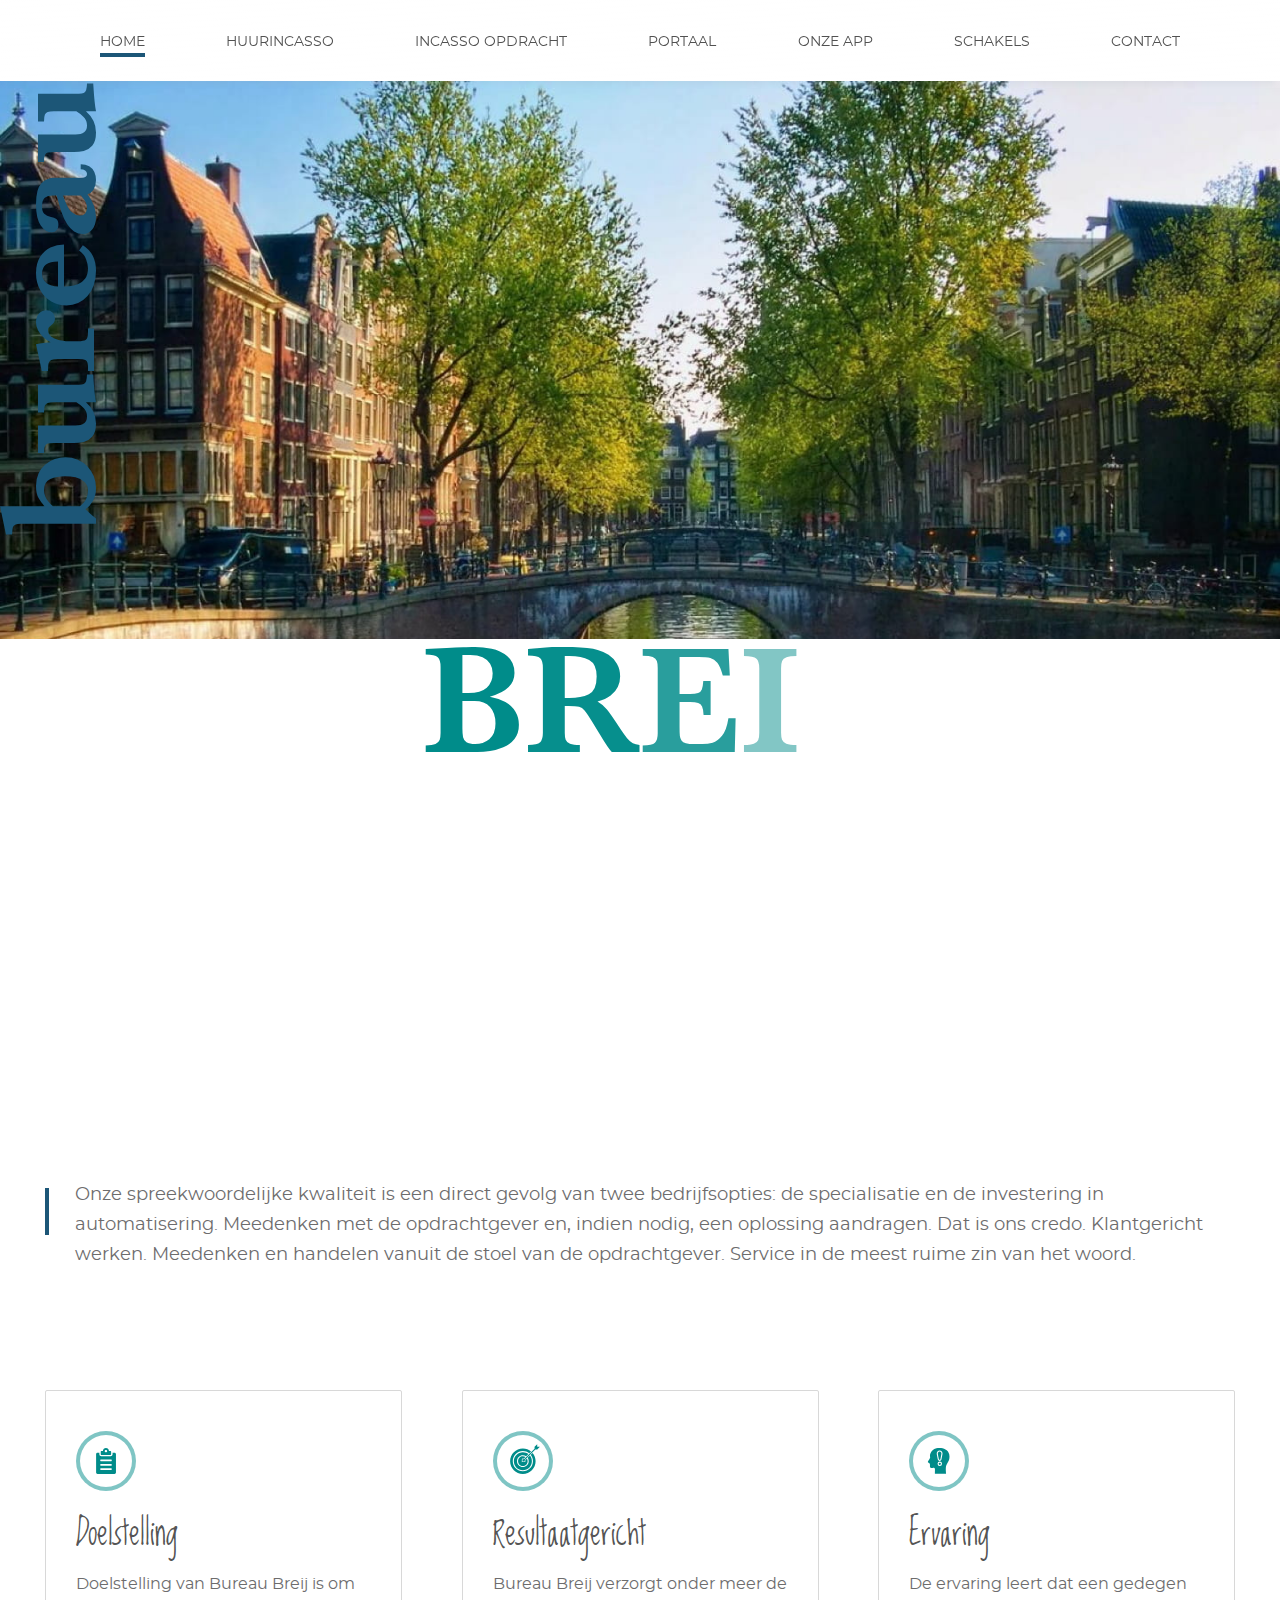
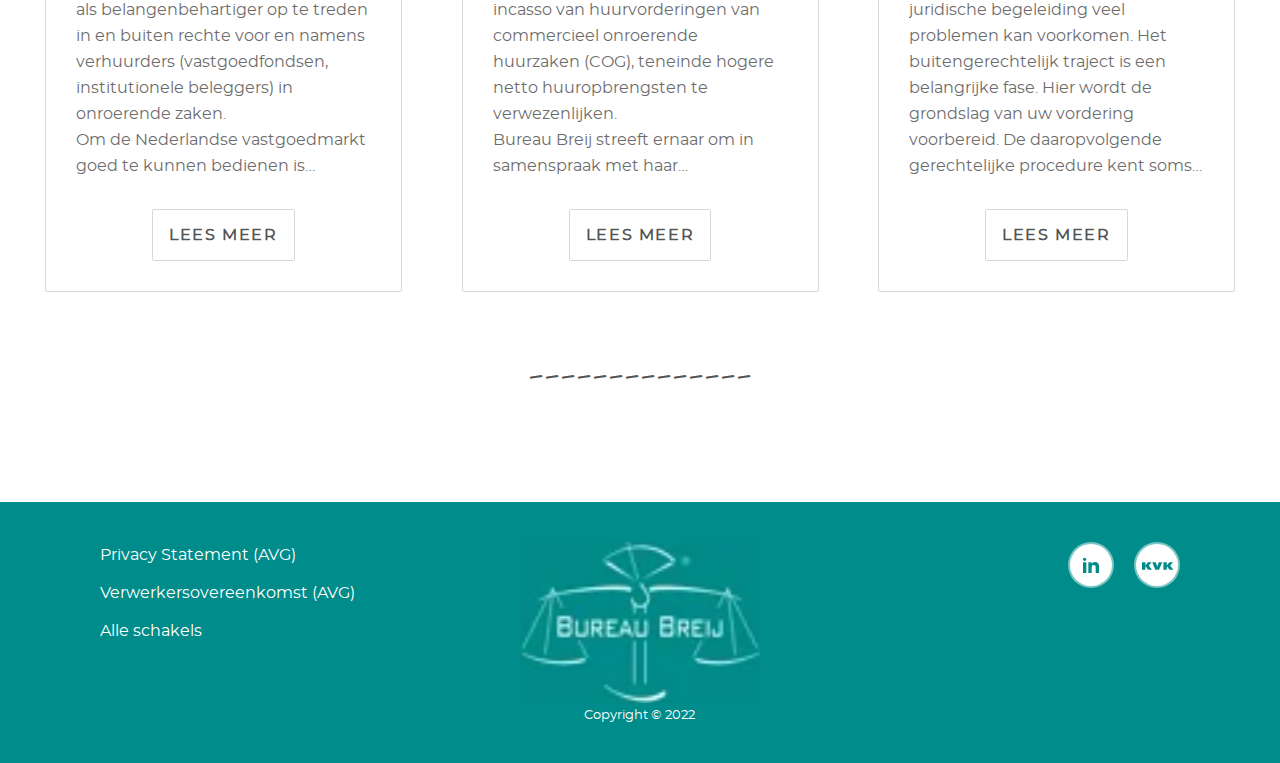
==== commit 6a40d209: "Add files via upload" ====
--- a/index.html
+++ b/index.html
@@ -1,12 +1 @@
-<!DOCTYPE html><html lang="nl"><head><meta charset="UTF-8"><meta http-equiv="X-UA-Compatible" content="IE=edge"><meta name="viewport" content="width=device-width,initial-scale=1"><title>Bureau Breij Huurincasso</title><link rel="shortcut icon" href="#"><!-- <link rel="preload" href="img/homepage-bg-drawing-desktop@1x.jpg" as="image">
-  <link rel="preload" href="img/homepage-bg-drawing-desktop@2x.jpg" as="image">
-  <link rel="preload" href="img/homepage-bg-drawing-mobile@1x.jpg" as="image">
-  <link rel="preload" href="img/homepage-bg-drawing-mobile@2x.jpg" as="image">
-  <link rel="preload" href="img/homepage-bg-drawing-tablet@1x.jpg" as="image">
-  <link rel="preload" href="img/homepage-bg-drawing-tablet@2x.jpg" as="image"> --><!-- <link rel="preload" href="fonts/baskerville-semibold.woff2" as="font"> --><link rel="stylesheet" href="css/styles.min.css"><script src="js/main.min.js" defer=""></script></head><body><div style="display:none"><svg xmlns="http://www.w3.org/2000/svg" xmlns:xlink="http://www.w3.org/1999/xlink" xmlns:x="http://ns.adobe.com/Extensibility/1.0/" xmlns:i="http://ns.adobe.com/AdobeIllustrator/10.0/" xmlns:graph="http://ns.adobe.com/Graphs/1.0/" xmlns:dc="http://purl.org/dc/elements/1.1/" xmlns:cc="http://creativecommons.org/ns#" xmlns:rdf="http://www.w3.org/1999/02/22-rdf-syntax-ns#" xmlns:svg="http://www.w3.org/2000/svg" xmlns:sodipodi="http://sodipodi.sourceforge.net/DTD/sodipodi-0.dtd" xmlns:inkscape="http://www.inkscape.org/namespaces/inkscape"><symbol id="apple-logo" viewBox="0 0 46.21 56.753"><path fill="#FFF" d="M38.593 30.15c.081 8.59 7.535 11.447 7.617 11.483-.062.202-1.19 4.073-3.927 8.072-2.365 3.457-4.82 6.901-8.688 6.973-3.799.07-5.021-2.253-9.365-2.253s-5.702 2.182-9.298 2.323c-3.733.142-6.576-3.739-8.961-7.184-4.875-7.046-8.598-19.91-3.597-28.593 2.484-4.313 6.925-7.043 11.743-7.114 3.666-.069 7.126 2.466 9.366 2.466 2.241 0 6.444-3.049 10.865-2.601 1.85.077 7.044.747 10.38 5.629-.269.168-6.197 3.62-6.135 10.799m-7.14-21.088c1.982-2.4 3.316-5.739 2.952-9.062-2.857.115-6.312 1.904-8.36 4.302-1.837 2.123-3.445 5.521-3.011 8.778 3.184.246 6.436-1.619 8.419-4.018"></path></symbol><symbol id="email-icon" viewBox="0 0 26 25"><g stroke="none" stroke-width="1" fill="#FFF" fill-rule="evenodd"><g transform="translate(-291.000000, -292.000000)" fill="#FFF" fill-rule="nonzero"><g transform="translate(291.000000, 292.000000)"><path d="M25.0218124,7.78360795 L13.5547002,15.4283494 C13.2188008,15.6522824 12.7811992,15.6522824 12.4452998,15.4283494 L0.978187567,7.78360795 C1.04878055,7.71922369 1.12276567,7.65792574 1.2,7.6 L10,1 C11.7777778,-0.333333333 14.2222222,-0.333333333 16,1 L24.8,7.6 C24.8772343,7.65792574 24.9512195,7.71922369 25.0218124,7.78360795 L25.0218124,7.78360795 Z M25.9671548,9.55708055 C25.9888751,9.70263552 26,9.85062829 26,10 L26,20 C26,22.7614237 23.7614237,25 21,25 L5,25 C2.23857625,25 0,22.7614237 0,20 L0,10 C0,9.85062829 0.0111248694,9.70263552 0.0328451896,9.55708055 L11.3358994,17.09245 C12.3435976,17.7642489 13.6564024,17.7642489 14.6641006,17.09245 L25.9671548,9.55708055 L25.9671548,9.55708055 Z"></path></g></g></g></symbol><symbol id="icon-experience" viewBox="0 0 100 100"><title>&#x2022;SET16-v3</title><path d="M51.834,22.259a5.052,5.052,0,0,0-3.962,1.793,6.286,6.286,0,0,0-1.343,5.017L49.636,45A2.363,2.363,0,0,0,51.9,46.586a2.281,2.281,0,0,0,2.2-1.581l3.046-15.968a6.116,6.116,0,0,0-1.273-4.967A5.113,5.113,0,0,0,51.834,22.259Z"></path><path d="M52.29,54.9a3.328,3.328,0,1,0,3.328,3.328A3.333,3.333,0,0,0,52.29,54.9Z"></path><path d="M80.017,30.369C75.971,11.48,53.751,9.574,42.244,12.514A26.23,26.23,0,0,0,24.417,28.758a15.645,15.645,0,0,0-.86,7.763,15.56,15.56,0,0,1,.448,3.1c-.081,2.4-5.1,8.867-6.155,10.806-.722,1.323-.974,2.439-.353,3.527.705,1.234,3.03,1.606,4.277,2.64a4.348,4.348,0,0,1,1.333,2.5c.668,3.191.253,3.544.253,6.767,0,5.794,6.191,5,8.175,4.6,2.062-.475,6.589-.871,6.589,4.684,0,.715-.044,12.211-.044,12.211H70.856s-1.828-15.4,0-22.3C73.236,55.775,83.985,49.253,80.017,30.369ZM52.29,64.741A6.512,6.512,0,1,1,58.8,58.229,6.519,6.519,0,0,1,52.29,64.741Zm7.994-35.166-.006.039-3.1,16.216A5.44,5.44,0,0,1,51.9,49.77a5.559,5.559,0,0,1-5.344-3.939l-.034-.14L43.392,29.62a9.541,9.541,0,0,1,2.059-7.638,8.526,8.526,0,0,1,12.85.027A9.3,9.3,0,0,1,60.284,29.575Z"></path></symbol><symbol id="icon-github" viewBox="0 0 16 16"><path d="M 7.5 1 C 3.910156 1 1 3.90625 1 7.488281 C 1 10.355469 2.863281 12.789063 5.445313 13.648438 C 5.769531 13.707031 6 13.375 6 13.125 C 6 12.972656 6.003906 12.789063 6 12.25 C 4.191406 12.640625 3.625 11.375 3.625 11.375 C 3.328125 10.625 2.96875 10.410156 2.96875 10.410156 C 2.378906 10.007813 3.011719 10.019531 3.011719 10.019531 C 3.664063 10.0625 4 10.625 4 10.625 C 4.5 11.5 5.628906 11.414063 6 11.25 C 6 10.851563 6.042969 10.5625 6.152344 10.378906 C 4.109375 10.019531 2.996094 8.839844 3 7.207031 C 3.003906 6.242188 3.335938 5.492188 3.875 4.9375 C 3.640625 4.640625 3.480469 3.625 3.960938 3 C 5.167969 3 5.886719 3.871094 5.886719 3.871094 C 5.886719 3.871094 6.453125 3.625 7.496094 3.625 C 8.542969 3.625 9.105469 3.859375 9.105469 3.859375 C 9.105469 3.859375 9.828125 3 11.035156 3 C 11.515625 3.625 11.355469 4.640625 11.167969 4.917969 C 11.683594 5.460938 12 6.210938 12 7.207031 C 12 8.839844 10.890625 10.019531 8.851563 10.375 C 8.980469 10.570313 9 10.84375 9 11.25 C 9 12.117188 9 12.910156 9 13.125 C 9 13.375 9.226563 13.710938 9.558594 13.648438 C 12.140625 12.785156 14 10.355469 14 7.488281 C 14 3.90625 11.089844 1 7.5 1 Z"></path></symbol><symbol id="icon-insta" viewBox="-100.7682 -167.947 873.3244 1007.682"><g><path d="M335.895 0c-91.224 0-102.663.387-138.49 2.021-35.752 1.631-60.169 7.31-81.535 15.612-22.088 8.584-40.82 20.07-59.493 38.743-18.674 18.673-30.16 37.407-38.743 59.495C9.33 137.236 3.653 161.653 2.02 197.405.386 233.232 0 244.671 0 335.895c0 91.222.386 102.661 2.02 138.488 1.633 35.752 7.31 60.169 15.614 81.534 8.584 22.088 20.07 40.82 38.743 59.495 18.674 18.673 37.405 30.159 59.493 38.743 21.366 8.302 45.783 13.98 81.535 15.612 35.827 1.634 47.266 2.021 138.49 2.021 91.222 0 102.661-.387 138.488-2.021 35.752-1.631 60.169-7.31 81.534-15.612 22.088-8.584 40.82-20.07 59.495-38.743 18.673-18.675 30.159-37.407 38.743-59.495 8.302-21.365 13.981-45.782 15.612-81.534 1.634-35.827 2.021-47.266 2.021-138.488 0-91.224-.387-102.663-2.021-138.49-1.631-35.752-7.31-60.169-15.612-81.534-8.584-22.088-20.07-40.822-38.743-59.495-18.675-18.673-37.407-30.159-59.495-38.743-21.365-8.302-45.782-13.981-81.534-15.612C438.556.387 427.117 0 335.895 0zm0 60.521c89.686 0 100.31.343 135.729 1.959 32.75 1.493 50.535 6.965 62.37 11.565 15.68 6.094 26.869 13.372 38.622 25.126 11.755 11.754 19.033 22.944 25.127 38.622 4.6 11.836 10.072 29.622 11.565 62.371 1.616 35.419 1.959 46.043 1.959 135.73 0 89.687-.343 100.311-1.959 135.73-1.493 32.75-6.965 50.535-11.565 62.37-6.094 15.68-13.372 26.869-25.127 38.622-11.753 11.755-22.943 19.033-38.621 25.127-11.836 4.6-29.622 10.072-62.371 11.565-35.413 1.616-46.036 1.959-135.73 1.959-89.694 0-100.315-.343-135.73-1.96-32.75-1.492-50.535-6.964-62.37-11.564-15.68-6.094-26.869-13.372-38.622-25.127-11.754-11.753-19.033-22.943-25.127-38.621-4.6-11.836-10.071-29.622-11.565-62.371-1.616-35.419-1.959-46.043-1.959-135.73 0-89.687.343-100.311 1.959-135.73 1.494-32.75 6.965-50.535 11.565-62.37 6.094-15.68 13.373-26.869 25.126-38.622 11.754-11.755 22.944-19.033 38.622-25.127 11.836-4.6 29.622-10.072 62.371-11.565 35.419-1.616 46.043-1.959 135.73-1.959"></path><path d="M335.895 447.859c-61.838 0-111.966-50.128-111.966-111.964 0-61.838 50.128-111.966 111.966-111.966 61.836 0 111.964 50.128 111.964 111.966 0 61.836-50.128 111.964-111.964 111.964zm0-284.451c-95.263 0-172.487 77.224-172.487 172.487 0 95.261 77.224 172.485 172.487 172.485 95.261 0 172.485-77.224 172.485-172.485 0-95.263-77.224-172.487-172.485-172.487m219.608-6.815c0 22.262-18.047 40.307-40.308 40.307-22.26 0-40.307-18.045-40.307-40.307 0-22.261 18.047-40.308 40.307-40.308 22.261 0 40.308 18.047 40.308 40.308"></path></g></symbol><symbol id="icon-kvk" viewBox="0 0 34 8"><g id="icons" stroke="none" stroke-width="1"><path d="M27.0446658,4.90575275 C26.9674813,4.79314565 26.9123495,4.72949816 26.8461913,4.69522644 C26.6973354,4.61689106 26.4878344,4.66585067 26.3941103,4.80783354 C26.3389785,4.90085679 26.3389785,5.10159119 26.3389785,5.17013464 L26.3389785,8 L22.7388704,8 L22.7388704,0 L26.3389785,0 L26.3389785,3.37331701 L29.0845433,1.39151576e-15 L33.0485215,1.39151576e-15 L29.9445998,3.52019584 L33.3076411,8 L29.2003202,8 L27.0446658,4.90575275 Z M14.0712093,8 L18.127243,8 L21.4578072,0.00489596083 L17.8249641,0.00489596083 L16.2586096,4.46022032 L16.2311297,4.46022032 L14.6757672,0 L10.8890365,0 L14.0712093,8 Z M6.46144982,8 L10.5687707,8 L7.20572945,3.52019584 L10.3096512,0 L6.34567299,0 L3.60010813,3.37331701 L3.60010813,0 L0,0 L0,7.99510404 L3.60010813,7.99510404 L3.60010813,5.16523868 C3.60010813,5.09669523 3.60010813,4.89106487 3.65523996,4.80293758 C3.74896406,4.66095471 3.95846499,4.6119951 4.10732092,4.69033048 C4.17347911,4.7246022 4.22861093,4.78824969 4.30579548,4.90085679 L6.46144982,8 Z" id="icon-kvk" fill-rule="nonzero"></path></g></symbol><symbol id="icon-linkedin" viewBox="0 0 24 24"><path d="M4.98 3.5c0 1.381-1.11 2.5-2.48 2.5s-2.48-1.119-2.48-2.5c0-1.38 1.11-2.5 2.48-2.5s2.48 1.12 2.48 2.5zm.02 4.5h-5v16h5v-16zm7.982 0h-4.968v16h4.969v-8.399c0-4.67 6.029-5.052 6.029 0v8.399h4.988v-10.131c0-7.88-8.922-7.593-11.018-3.714v-2.155z"></path></symbol><symbol id="icon-mail" viewBox="0 0 16 16"><path d="M8 10c-.266 0-.5-.094-1-.336L0 6v7c0 .55.45 1 1 1h14c.55 0 1-.45 1-1V6L9 9.664c-.5.242-.734.336-1 .336zm7-8H1c-.55 0-1 .45-1 1v.758l8 4.205 8-4.205V3c0-.55-.45-1-1-1z"></path></symbol><symbol id="icon-objective" viewBox="0 0 100 100"><g><g i:extraneous="self"><g><path d="M32.8,27.5h33.9c1.2,0,2.2-1,2.2-2.2v-9.6c0-1.2-1-2.2-2.2-2.2H61l0-0.2c-0.3-6-5.2-10.7-11.2-10.7     c-6,0-10.9,4.7-11.2,10.7l0,0.2h-5.8c-1.2,0-2.2,1-2.2,2.2v9.6C30.6,26.5,31.6,27.5,32.8,27.5z M49.8,9.2c2.5,0,4.5,2,4.5,4.5     c0,2.5-2,4.5-4.5,4.5c-2.5,0-4.5-2-4.5-4.5C45.3,11.3,47.3,9.2,49.8,9.2z"></path><path d="M81.4,20h-7.3v5.2c0,4-3.3,7.3-7.3,7.3H32.9c-4,0-7.3-3.3-7.3-7.3V20h-6.9c-2.8,0-5.1,2.3-5.1,5.1v67.3     c0,2.8,2.3,5.1,5.1,5.1h62.8c2.8,0,5.1-2.3,5.1-5.1V25.1C86.5,22.3,84.2,20,81.4,20z M71.2,81.6c0,1-0.8,1.7-1.7,1.7H30.6     c-1,0-1.7-0.8-1.7-1.7v-2.9c0-1,0.8-1.7,1.7-1.7h38.8c1,0,1.7,0.8,1.7,1.7V81.6z M71.2,65.5c0,1-0.8,1.7-1.7,1.7H30.6     c-1,0-1.7-0.8-1.7-1.7v-2.9c0-1,0.8-1.7,1.7-1.7h38.8c1,0,1.7,0.8,1.7,1.7V65.5z M71.2,49.4c0,1-0.8,1.7-1.7,1.7H30.6     c-1,0-1.7-0.8-1.7-1.7v-2.9c0-1,0.8-1.7,1.7-1.7h38.8c1,0,1.7,0.8,1.7,1.7V49.4z"></path></g></g></g></symbol><symbol id="icon-phone" viewBox="0 0 18 18"><path fill="#010101" d="M3.6 7.8c1.4 2.8 3.8 5.1 6.6 6.6l2.2-2.2c.3-.3.699-.4 1-.2 1.1.4 2.3.6 3.6.6.6 0 1 .4 1 1V17c0 .6-.4 1-1 1C7.6 18 0 10.4 0 1c0-.6.4-1 1-1h3.5c.6 0 1 .4 1 1 0 1.2.2 2.4.6 3.6.1.3 0 .7-.2 1L3.6 7.8z"></path></symbol><symbol id="icon-result" viewBox="0 0 32 32"><g transform="translate(0,-1020.3622)"><path d="m 13.991358,1026.3948 c -6.6264057,0 -11.9913517,5.36 -11.9913616,11.9827 9.9e-6,6.6227 5.3649559,11.9847 11.9913616,11.9847 6.626406,0 11.991352,-5.362 11.991362,-11.9847 -10e-6,-2.9506 -1.06987,-5.6467 -2.836881,-7.7337 l -1.77743,1.7765 c 1.319279,1.6293 2.113008,3.7014 2.113018,5.9572 2e-5,5.2324 -4.254747,9.4848 -9.490069,9.4848 -5.2353214,0 -9.4900891,-4.2524 -9.4900691,-9.4848 2e-5,-5.2324 4.2547777,-9.4848 9.4900691,-9.4848 2.257478,0 4.330229,0.7948 5.960563,2.1138 l 1.77743,-1.7784 c -2.088545,-1.7654 -4.785812,-2.8333 -7.737993,-2.8333 z"></path><path d="m 13.991358,1029.895 c -4.6954164,0 -8.4871885,3.7897 -8.4872085,8.4825 -2e-5,4.6929 3.7917622,8.4825 8.4872085,8.4825 4.695447,0 8.487229,-3.7896 8.487209,-8.4825 0,-1.9845 -0.682626,-3.8042 -1.820355,-5.2474 l -2.142288,2.1411 c 0.609941,0.8844 0.969685,1.9538 0.969685,3.1063 -2e-5,3.0268 -2.46579,5.4912 -5.494251,5.4912 -3.028461,0 -5.4942305,-2.4644 -5.4942504,-5.4912 -10e-6,-3.0268 2.4657694,-5.4912 5.4942504,-5.4912 1.153153,0 2.223154,0.3596 3.108078,0.9692 l 2.142288,-2.1392 c -1.444139,-1.1375 -3.264364,-1.8213 -5.250366,-1.8213 z"></path><path d="m 13.991358,1033.8828 c -2.488606,0 -4.4992017,2.0075 -4.4992017,4.4947 2e-5,2.4872 2.0106157,4.4967 4.4992017,4.4967 2.488586,0 4.499182,-2.0095 4.499202,-4.4967 0,-0.8796 -0.261366,-1.6928 -0.696541,-2.3848 l -1.597938,1.597 a 1.001151,1.000593 0 0 1 -0.02537,0.023 c 0.003,0 0.008,0 0.01169,0.01 0.395297,0.3961 0.412978,1.0215 0.03906,1.3962 -0.166386,0.166 -0.391631,0.2558 -0.632149,0.2671 -0.852798,0.042 -2.575435,0.08 -2.575435,0.08 0,0 0.06533,-1.6469 0.08002,-2.4668 0.004,-0.2818 0.06973,-0.5544 0.263395,-0.7488 0.186974,-0.1873 0.436653,-0.278 0.688739,-0.271 0.252076,0.01 0.50664,0.112 0.704343,0.31 l 0.002,0 c 0.003,0 0.003,0.01 0.006,0.01 a 1.001151,1.000593 0 0 1 0.02148,-0.023 l 1.597938,-1.5951 c -0.692755,-0.4346 -1.506034,-0.6962 -2.386173,-0.6962 z"></path><path d="m 27.50261,1022.3622 -2.497387,2.496 0,1.8037 -10.161237,10.14 c -0.03027,-0.051 -0.05714,-0.1038 -0.101464,-0.1482 -0.26731,-0.2679 -0.689448,-0.2805 -0.942374,-0.027 -0.131013,0.1313 -0.176855,0.3162 -0.179492,0.507 -0.01129,0.5545 -0.05464,1.6692 -0.05464,1.6692 0,0 1.165521,-0.027 1.742317,-0.055 0.16273,-0.01 0.316649,-0.07 0.429241,-0.1814 0.252586,-0.2536 0.239989,-0.6759 -0.02727,-0.9438 -0.04885,-0.049 -0.106728,-0.079 -0.163888,-0.1111 l 10.182664,-10.1575 1.773535,0 2.497386,-2.496 -2.497386,0 z"></path></g></symbol><symbol id="icon-search" viewBox="0 0 17 17"><image width="17" height="17" overflow="visible"></image><path d="M16.958 15.527L11.75 10.32A6.455 6.455 0 0 0 13 6.5 6.5 6.5 0 1 0 6.5 13a6.465 6.465 0 0 0 3.839-1.263l5.205 5.204 1.414-1.414zM6.5 11C4.019 11 2 8.981 2 6.5S4.019 2 6.5 2 11 4.019 11 6.5 8.981 11 6.5 11z"></path></symbol></svg></div><!-- <div class="container"> --><!-- <div class="preloader">
-    <p class="preloader__back"><span class="title title--preloader">bureau</span><span class="sub-title sub-title--preloader">Breij</class=span></p>
-    <p class="preloader__front">
-      <span class="preloader__title card-title card-title--preloader">Huurincasso</span>
-      <span class="preloader__background"></span>
-    </p>
-    </div> --><header class="page-header"><nav class="main-nav content-wrapper"><a class="main-nav__logo-link main-nav__logo-link--active main-nav__logo-link--desktop"><picture class="main-nav__logo"><source type="image/webp" srcset="img/content-img/logo@1x.webp, img/content-img/logo@2x.webp 2x"><img class="main-nav__logo-img" src="img/content-img/logo@1x.png" srcset="img/content-img/logo@2x.png 2x" alt="Bureau Breij logo" width="56" height="37"></picture></a><ul class="main-nav__list"><li class="main-nav__item"><a class="main-nav__link main-nav__link--active">Home</a></li><li class="main-nav__item"><a class="main-nav__link" href="rent-collection.html">Huurincasso</a></li><li class="main-nav__item"><a class="main-nav__link" href="https://portal.breij.nl/portal/opdracht" target="_blank">Incasso opdracht</a></li><li class="main-nav__item"><a class="main-nav__link" href="https://portal.breij.nl/login" target="_blank">Portaal</a></li><li class="main-nav__item"><a class="main-nav__link" href="mobile-app.html">Onze App</a></li><li class="main-nav__item"><a class="main-nav__link" href="links.html">Schakel</a></li><li class="main-nav__item"><a class="main-nav__link" href="contact.html">Contact</a></li></ul><button class="main-nav__toggle main-nav__toggle--off" type="button">Open menu</button></nav></header><main class="homepage"><h1 class="visually-hidden">Hoofdpagina van de website van Bureau Breij</h1><section class="homepage-top"><div class="homepage-top__image-container"><div class="homepage-top__image-container--photo"></div><h2 class="homepage-top__title title title--vertical">bureau</h2></div><div class="homepage-top__text-wrapper"><span class="homepage-top__sub-title-breij sub-title sub-title--breij">breij</span> <span class="homepage-top__slogan card-title">Uw zaak meester</span> <a class="main-nav__logo-link main-nav__logo-link--active main-nav__logo-link--mobile"><picture class="main-nav__logo"><source type="image/webp" srcset="img/content-img/logo@1x.webp, img/content-img/logo@2x.webp 2x"><img class="main-nav__logo-img" src="img/content-img/logo@1x.png" srcset="img/content-img/logo@2x.png 2x" alt="Bureau Breij logo" width="50" height="33"></picture></a></div></section><section class="services"><div class="services__top"><h2 class="services__title title title--vertical title--onscroll">diensten</h2><p class="services__main-text description-text">Onze spreekwoordelijke kwaliteit is een direct gevolg van twee bedrijfsopties: de specialisatie en de investering in automatisering. Meedenken met de opdrachtgever en, indien nodig, een oplossing aandragen. Dat is ons credo. Klantgericht werken. Meedenken en handelen vanuit de stoel van de opdrachtgever. Service in de meest ruime zin van het woord.</p></div><div class="services__content content-wrapper"><ul class="services__list slider__list"><li class="services__item slider__item"><div class="services__item-top"><h3 class="services__item-title card-title">Doelstelling</h3><div class="services__icon"><svg class="services__icon-image services__icon-image--objective" width="34" height="34" aria-hidden="true" focusable="false"><use xlink:href="#icon-objective"></use></svg></div></div><p class="services__description description hidden">Doelstelling van Bureau Breij is om als belangenbehartiger op te treden in en buiten rechte voor en namens verhuurders (vastgoedfondsen, institutionele beleggers) in onroerende zaken.<br>Om de Nederlandse vastgoedmarkt goed te kunnen bedienen is expertise van groot belang.<br>Gekozen discipline: optreden uit hoofde van een huurovereenkomst, waaronder: huurincasso, incasso waarborgsom, afgifte bankgarantie, actie tot nakoming of het in rechte aansturen op ontbinding van de huurovereenkomst, ontruiming van het gehuurde, naast schadevergoeding.</p><a class="services__card-button card-button">Lees meer</a></li><li class="services__item slider__item"><div class="services__item-top"><h3 class="services__item-title card-title">Resultaatgericht</h3><div class="services__icon"><svg class="services__icon-image services__icon-image--result" width="34" height="34" aria-hidden="true" focusable="false"><use xlink:href="#icon-result"></use></svg></div></div><p class="services__description description hidden">Bureau Breij verzorgt onder meer de incasso van huurvorderingen van commercieel onroerende huurzaken (COG), teneinde hogere netto huuropbrengsten te verwezenlijken.<br>Bureau Breij streeft ernaar om in samenspraak met haar opdrachtgever tot een zo goed mogelijk resultaat te komen. Hiertoe is een brede kennis van het huur- en huurprocesrecht een niet te ontbreken schakel voor succes.<br>Behalve als incasso-intermedium, is Bureau Breij tevens uw gesprekspartner bij ingewikkelde civielrechtelijke aangelegenheden.</p><a class="services__card-button card-button">Lees meer</a></li><li class="services__item slider__item"><div class="services__item-top"><h3 class="services__item-title card-title">Ervaring</h3><div class="services__icon"><svg class="services__icon-image services__icon-image--experience" width="34" height="34" aria-hidden="true" focusable="false"><use xlink:href="#icon-experience"></use></svg></div></div><p class="services__description description hidden">De ervaring leert dat een gedegen juridische begeleiding veel problemen kan voorkomen. Het buitengerechtelijk traject is een belangrijke fase. Hier wordt de grondslag van uw vordering voorbereid. De daaropvolgende gerechtelijke procedure kent soms akelige valkuilen.<br>Bureau Breij kent de weg in de wet.<br>Anticiperen en maatwerk is de sleutel tot succes. Waar nodig kan Bureau Breij u bijstaan in een gerechtelijke procedure. Als eisende partij maar ook als gedaagde partij. Het devies van Bureau Breij: kwaliteit, accuratesse, samenwerking, snelheid, openheid en eerlijkheid. Alles in het belang van onze opdrachtgever.</p><a class="services__card-button card-button">Lees meer</a></li></ul><span class="services__divider divider">--------------</span></div></section><section class="history"><h2 class="title history__title title--onscroll">historie</h2><div class="history__slider slider content-wrapper"><div class="slider__gear"></div><div class="slider__left"><div class="slider__img"><ul class="swiper-wrapper"><li class="swiper-slide slider__img-slide"><div class="slider-img__bg slider-img__bg--1994" data-swiper-parallax="40%" aria-label="Foto van het kantoor in 1994"></div></li><li class="swiper-slide slider__img-slide"><div class="slider-img__bg slider-img__bg--1999" data-swiper-parallax="40%" aria-label="Foto van het kantoor in 1999"></div></li><li class="swiper-slide slider__img-slide"><div class="slider-img__bg slider-img__bg--2004" data-swiper-parallax="40%" aria-label="Foto van het kantoor in 2004"></div></li><li class="swiper-slide slider__img-slide"><div class="slider-img__bg slider-img__bg--2014" data-swiper-parallax="40%" aria-label="Foto van het kantoor in 2014"></div></li><li class="swiper-slide slider__img-slide"><div class="slider-img__bg slider-img__bg--2019" data-swiper-parallax="40%" aria-label="Foto van het kantoor in 2019"></div></li></ul></div><div class="slider__subtitles"><ul class="swiper-wrapper swiper-wrapper--subtitles"><li class="swiper-slide card-title card-title--history"><span class="slider-subtitles__text">Eersel, Eikenburg</span></li><li class="swiper-slide card-title card-title--history"><span class="slider-subtitles__text">Kantoor Amsterdam, De Lairessestraat</span></li><li class="swiper-slide card-title card-title--history"><span class="slider-subtitles__text">Amsterdam, Lijnbaansgracht</span></li><li class="swiper-slide card-title card-title--history"><span class="slider-subtitles__text slider-subtitles__text--fest">20 jarig jubileum</span></li><li class="swiper-slide card-title card-title--history"><span class="slider-subtitles__text slider-subtitles__text--fest">25 jarig jubileum</span></li></ul></div></div><div class="slider__right"><ul class="swiper-wrapper"><li class="swiper-slide slider__right-year sub-title sub-title--year">1994</li><li class="swiper-slide slider__right-year sub-title sub-title--year">1999</li><li class="swiper-slide slider__right-year sub-title sub-title--year">2004</li><li class="swiper-slide slider__right-year sub-title sub-title--year">2014</li><li class="swiper-slide slider__right-year sub-title sub-title--year">2019</li></ul><div class="swiper-scrollbar"></div><div class="slider__controls"><div class="swiper-button-prev" aria-label="Knop vorige"></div><ul class="slider__controls-dates"><li class="card-title">1994</li><li class="card-title">1999</li><li class="card-title">2004</li><li class="card-title">2014</li><li class="card-title">2019</li></ul><div class="swiper-button-next" aria-label="Knop volgende"></div></div></div></div></section></main><footer class="page-footer content-wrapper"><ul class="page-footer__social-list social-list"><li class="social-list__item social-list__item--linkedin"><a class="social-list__link social-list__link--linkedin" href="#" target="_blank" aria-label="Bureau Breij LinkedIn"><svg class="social-list__image social-list__image--linkedin" width="22" height="22" aria-hidden="true" focusable="false"><use xlink:href="#icon-linkedin"></use></svg></a></li><li class="social-list__item social-list__item--kvk"><a class="social-list__link" href="#" target="_blank" aria-label="Bureau Breij KVK"><svg class="social-list__image social-list__image--kvk" width="28" height="15" aria-hidden="true" focusable="false"><use xlink:href="#icon-kvk"></use></svg></a></li></ul><ul class="page-footer__links-list"><li class="page-footer__links-item"><a class="page-footer__link" href="privacy-statement.html">Privacy Statement (AVG)</a></li><li class="page-footer__links-item"><a class="page-footer__link" href="#" target="_blank">Verwerkersovereenkomst (AVG)</a></li><li class="page-footer__links-item"><a class="page-footer__link" href="links.html">Alle schakels</a></li></ul><ul class="page-footer__developers developers-list"><li class="developers-list__item"><a class="developers-list__link" href="https://github.com/SwetlanaL" target="_blank" aria-label="Svetlana Leovochkina GitHub"><span class="developers-list__name">Ontwerp en techniek Svetlana Leovochkina</span> <svg class="developers-list__icon developers-list__icon--github" width="24" height="24" aria-hidden="true" focusable="false"><use xlink:href="#icon-github"></use></svg></a></li><li class="developers-list__item developers-list__item--instagram"><a class="developers-list__link developers-list__link--instagram" href="https://www.instagram.com/emart_art/?hl=ru" target="_blank" aria-label="Elena Martynova Instagram"><span class="developers-list__name">Tekeningen Elena Martynova</span> <svg class="developers-list__icon developers-list__icon--instagram" width="24" height="24" aria-hidden="true" focusable="false"><use xlink:href="#icon-insta"></use></svg></a></li></ul><div class="page-footer__logo"><a class="page-footer__logo-link page-footer__logo-link--active"><picture><source type="image/webp" srcset="img/content-img/logo-footer-mobile@1x.webp, img/content-img/logo-footer-mobile@2x.webp 2x"><img class="page-footer__logo-image" src="img/content-img/logo-footer-mobile@1x.png" srcset="img/content-img/logo-footer-mobile@2x.png 2x" alt="Bureau Breij logo" width="90" height="61"></picture></a><p class="page-footer__copyright">Copyright &#169; 2021</p></div></footer><!-- </div> --><!-- <script src="js/picturefill.js"></script> --></body></html>+<!DOCTYPE html><html lang="nl"><head><meta charset="UTF-8"><meta http-equiv="X-UA-Compatible" content="IE=edge"><meta name="viewport" content="width=device-width,initial-scale=1"><title>Bureau Breij Huurincasso</title><link rel="shortcut icon" href="#"><link rel="preload" href="img/homepage-bg-photo-desktop@1x.jpg" as="image"><link rel="preload" href="img/homepage-bg-photo-desktop@2x.jpg" as="image"><link rel="preload" href="img/homepage-bg-photo-mobile@1x.jpg" as="image"><link rel="preload" href="img/homepage-bg-photo-mobile@2x.jpg" as="image"><link rel="preload" href="img/homepage-bg-photo-tablet@1x.jpg" as="image"><link rel="preload" href="img/homepage-bg-photo-tablet@2x.jpg" as="image"><link rel="preload" href="fonts/baskerville-semibold.woff" as="font"><link rel="preload" href="fonts/baskerville-semibold.woff2" as="font"><link rel="stylesheet" href="css/styles.min.css"><script src="js/main.min.js" defer=""></script></head><body><div style="display:none"><svg xmlns="http://www.w3.org/2000/svg" xmlns:xlink="http://www.w3.org/1999/xlink" xmlns:x="http://ns.adobe.com/Extensibility/1.0/" xmlns:i="http://ns.adobe.com/AdobeIllustrator/10.0/" xmlns:graph="http://ns.adobe.com/Graphs/1.0/" xmlns:dc="http://purl.org/dc/elements/1.1/" xmlns:cc="http://creativecommons.org/ns#" xmlns:rdf="http://www.w3.org/1999/02/22-rdf-syntax-ns#" xmlns:svg="http://www.w3.org/2000/svg" xmlns:sodipodi="http://sodipodi.sourceforge.net/DTD/sodipodi-0.dtd" xmlns:inkscape="http://www.inkscape.org/namespaces/inkscape"><symbol id="apple-logo" viewBox="0 0 46.21 56.753"><path fill="#FFF" d="M38.593 30.15c.081 8.59 7.535 11.447 7.617 11.483-.062.202-1.19 4.073-3.927 8.072-2.365 3.457-4.82 6.901-8.688 6.973-3.799.07-5.021-2.253-9.365-2.253s-5.702 2.182-9.298 2.323c-3.733.142-6.576-3.739-8.961-7.184-4.875-7.046-8.598-19.91-3.597-28.593 2.484-4.313 6.925-7.043 11.743-7.114 3.666-.069 7.126 2.466 9.366 2.466 2.241 0 6.444-3.049 10.865-2.601 1.85.077 7.044.747 10.38 5.629-.269.168-6.197 3.62-6.135 10.799m-7.14-21.088c1.982-2.4 3.316-5.739 2.952-9.062-2.857.115-6.312 1.904-8.36 4.302-1.837 2.123-3.445 5.521-3.011 8.778 3.184.246 6.436-1.619 8.419-4.018"></path></symbol><symbol id="email-icon" viewBox="0 0 26 25"><g stroke="none" stroke-width="1" fill="#FFF" fill-rule="evenodd"><g transform="translate(-291.000000, -292.000000)" fill="#FFF" fill-rule="nonzero"><g transform="translate(291.000000, 292.000000)"><path d="M25.0218124,7.78360795 L13.5547002,15.4283494 C13.2188008,15.6522824 12.7811992,15.6522824 12.4452998,15.4283494 L0.978187567,7.78360795 C1.04878055,7.71922369 1.12276567,7.65792574 1.2,7.6 L10,1 C11.7777778,-0.333333333 14.2222222,-0.333333333 16,1 L24.8,7.6 C24.8772343,7.65792574 24.9512195,7.71922369 25.0218124,7.78360795 L25.0218124,7.78360795 Z M25.9671548,9.55708055 C25.9888751,9.70263552 26,9.85062829 26,10 L26,20 C26,22.7614237 23.7614237,25 21,25 L5,25 C2.23857625,25 0,22.7614237 0,20 L0,10 C0,9.85062829 0.0111248694,9.70263552 0.0328451896,9.55708055 L11.3358994,17.09245 C12.3435976,17.7642489 13.6564024,17.7642489 14.6641006,17.09245 L25.9671548,9.55708055 L25.9671548,9.55708055 Z"></path></g></g></g></symbol><symbol id="icon-experience" viewBox="0 0 100 100"><title>&#x2022;SET16-v3</title><path d="M51.834,22.259a5.052,5.052,0,0,0-3.962,1.793,6.286,6.286,0,0,0-1.343,5.017L49.636,45A2.363,2.363,0,0,0,51.9,46.586a2.281,2.281,0,0,0,2.2-1.581l3.046-15.968a6.116,6.116,0,0,0-1.273-4.967A5.113,5.113,0,0,0,51.834,22.259Z"></path><path d="M52.29,54.9a3.328,3.328,0,1,0,3.328,3.328A3.333,3.333,0,0,0,52.29,54.9Z"></path><path d="M80.017,30.369C75.971,11.48,53.751,9.574,42.244,12.514A26.23,26.23,0,0,0,24.417,28.758a15.645,15.645,0,0,0-.86,7.763,15.56,15.56,0,0,1,.448,3.1c-.081,2.4-5.1,8.867-6.155,10.806-.722,1.323-.974,2.439-.353,3.527.705,1.234,3.03,1.606,4.277,2.64a4.348,4.348,0,0,1,1.333,2.5c.668,3.191.253,3.544.253,6.767,0,5.794,6.191,5,8.175,4.6,2.062-.475,6.589-.871,6.589,4.684,0,.715-.044,12.211-.044,12.211H70.856s-1.828-15.4,0-22.3C73.236,55.775,83.985,49.253,80.017,30.369ZM52.29,64.741A6.512,6.512,0,1,1,58.8,58.229,6.519,6.519,0,0,1,52.29,64.741Zm7.994-35.166-.006.039-3.1,16.216A5.44,5.44,0,0,1,51.9,49.77a5.559,5.559,0,0,1-5.344-3.939l-.034-.14L43.392,29.62a9.541,9.541,0,0,1,2.059-7.638,8.526,8.526,0,0,1,12.85.027A9.3,9.3,0,0,1,60.284,29.575Z"></path></symbol><symbol id="icon-github" viewBox="0 0 16 16"><path d="M 7.5 1 C 3.910156 1 1 3.90625 1 7.488281 C 1 10.355469 2.863281 12.789063 5.445313 13.648438 C 5.769531 13.707031 6 13.375 6 13.125 C 6 12.972656 6.003906 12.789063 6 12.25 C 4.191406 12.640625 3.625 11.375 3.625 11.375 C 3.328125 10.625 2.96875 10.410156 2.96875 10.410156 C 2.378906 10.007813 3.011719 10.019531 3.011719 10.019531 C 3.664063 10.0625 4 10.625 4 10.625 C 4.5 11.5 5.628906 11.414063 6 11.25 C 6 10.851563 6.042969 10.5625 6.152344 10.378906 C 4.109375 10.019531 2.996094 8.839844 3 7.207031 C 3.003906 6.242188 3.335938 5.492188 3.875 4.9375 C 3.640625 4.640625 3.480469 3.625 3.960938 3 C 5.167969 3 5.886719 3.871094 5.886719 3.871094 C 5.886719 3.871094 6.453125 3.625 7.496094 3.625 C 8.542969 3.625 9.105469 3.859375 9.105469 3.859375 C 9.105469 3.859375 9.828125 3 11.035156 3 C 11.515625 3.625 11.355469 4.640625 11.167969 4.917969 C 11.683594 5.460938 12 6.210938 12 7.207031 C 12 8.839844 10.890625 10.019531 8.851563 10.375 C 8.980469 10.570313 9 10.84375 9 11.25 C 9 12.117188 9 12.910156 9 13.125 C 9 13.375 9.226563 13.710938 9.558594 13.648438 C 12.140625 12.785156 14 10.355469 14 7.488281 C 14 3.90625 11.089844 1 7.5 1 Z"></path></symbol><symbol id="icon-insta" viewBox="-100.7682 -167.947 873.3244 1007.682"><g><path d="M335.895 0c-91.224 0-102.663.387-138.49 2.021-35.752 1.631-60.169 7.31-81.535 15.612-22.088 8.584-40.82 20.07-59.493 38.743-18.674 18.673-30.16 37.407-38.743 59.495C9.33 137.236 3.653 161.653 2.02 197.405.386 233.232 0 244.671 0 335.895c0 91.222.386 102.661 2.02 138.488 1.633 35.752 7.31 60.169 15.614 81.534 8.584 22.088 20.07 40.82 38.743 59.495 18.674 18.673 37.405 30.159 59.493 38.743 21.366 8.302 45.783 13.98 81.535 15.612 35.827 1.634 47.266 2.021 138.49 2.021 91.222 0 102.661-.387 138.488-2.021 35.752-1.631 60.169-7.31 81.534-15.612 22.088-8.584 40.82-20.07 59.495-38.743 18.673-18.675 30.159-37.407 38.743-59.495 8.302-21.365 13.981-45.782 15.612-81.534 1.634-35.827 2.021-47.266 2.021-138.488 0-91.224-.387-102.663-2.021-138.49-1.631-35.752-7.31-60.169-15.612-81.534-8.584-22.088-20.07-40.822-38.743-59.495-18.675-18.673-37.407-30.159-59.495-38.743-21.365-8.302-45.782-13.981-81.534-15.612C438.556.387 427.117 0 335.895 0zm0 60.521c89.686 0 100.31.343 135.729 1.959 32.75 1.493 50.535 6.965 62.37 11.565 15.68 6.094 26.869 13.372 38.622 25.126 11.755 11.754 19.033 22.944 25.127 38.622 4.6 11.836 10.072 29.622 11.565 62.371 1.616 35.419 1.959 46.043 1.959 135.73 0 89.687-.343 100.311-1.959 135.73-1.493 32.75-6.965 50.535-11.565 62.37-6.094 15.68-13.372 26.869-25.127 38.622-11.753 11.755-22.943 19.033-38.621 25.127-11.836 4.6-29.622 10.072-62.371 11.565-35.413 1.616-46.036 1.959-135.73 1.959-89.694 0-100.315-.343-135.73-1.96-32.75-1.492-50.535-6.964-62.37-11.564-15.68-6.094-26.869-13.372-38.622-25.127-11.754-11.753-19.033-22.943-25.127-38.621-4.6-11.836-10.071-29.622-11.565-62.371-1.616-35.419-1.959-46.043-1.959-135.73 0-89.687.343-100.311 1.959-135.73 1.494-32.75 6.965-50.535 11.565-62.37 6.094-15.68 13.373-26.869 25.126-38.622 11.754-11.755 22.944-19.033 38.622-25.127 11.836-4.6 29.622-10.072 62.371-11.565 35.419-1.616 46.043-1.959 135.73-1.959"></path><path d="M335.895 447.859c-61.838 0-111.966-50.128-111.966-111.964 0-61.838 50.128-111.966 111.966-111.966 61.836 0 111.964 50.128 111.964 111.966 0 61.836-50.128 111.964-111.964 111.964zm0-284.451c-95.263 0-172.487 77.224-172.487 172.487 0 95.261 77.224 172.485 172.487 172.485 95.261 0 172.485-77.224 172.485-172.485 0-95.263-77.224-172.487-172.485-172.487m219.608-6.815c0 22.262-18.047 40.307-40.308 40.307-22.26 0-40.307-18.045-40.307-40.307 0-22.261 18.047-40.308 40.307-40.308 22.261 0 40.308 18.047 40.308 40.308"></path></g></symbol><symbol id="icon-kvk" viewBox="0 0 34 8"><g id="icons" stroke="none" stroke-width="1"><path d="M27.0446658,4.90575275 C26.9674813,4.79314565 26.9123495,4.72949816 26.8461913,4.69522644 C26.6973354,4.61689106 26.4878344,4.66585067 26.3941103,4.80783354 C26.3389785,4.90085679 26.3389785,5.10159119 26.3389785,5.17013464 L26.3389785,8 L22.7388704,8 L22.7388704,0 L26.3389785,0 L26.3389785,3.37331701 L29.0845433,1.39151576e-15 L33.0485215,1.39151576e-15 L29.9445998,3.52019584 L33.3076411,8 L29.2003202,8 L27.0446658,4.90575275 Z M14.0712093,8 L18.127243,8 L21.4578072,0.00489596083 L17.8249641,0.00489596083 L16.2586096,4.46022032 L16.2311297,4.46022032 L14.6757672,0 L10.8890365,0 L14.0712093,8 Z M6.46144982,8 L10.5687707,8 L7.20572945,3.52019584 L10.3096512,0 L6.34567299,0 L3.60010813,3.37331701 L3.60010813,0 L0,0 L0,7.99510404 L3.60010813,7.99510404 L3.60010813,5.16523868 C3.60010813,5.09669523 3.60010813,4.89106487 3.65523996,4.80293758 C3.74896406,4.66095471 3.95846499,4.6119951 4.10732092,4.69033048 C4.17347911,4.7246022 4.22861093,4.78824969 4.30579548,4.90085679 L6.46144982,8 Z" id="icon-kvk" fill-rule="nonzero"></path></g></symbol><symbol id="icon-linkedin" viewBox="0 0 24 24"><path d="M4.98 3.5c0 1.381-1.11 2.5-2.48 2.5s-2.48-1.119-2.48-2.5c0-1.38 1.11-2.5 2.48-2.5s2.48 1.12 2.48 2.5zm.02 4.5h-5v16h5v-16zm7.982 0h-4.968v16h4.969v-8.399c0-4.67 6.029-5.052 6.029 0v8.399h4.988v-10.131c0-7.88-8.922-7.593-11.018-3.714v-2.155z"></path></symbol><symbol id="icon-mail" viewBox="0 0 16 16"><path d="M8 10c-.266 0-.5-.094-1-.336L0 6v7c0 .55.45 1 1 1h14c.55 0 1-.45 1-1V6L9 9.664c-.5.242-.734.336-1 .336zm7-8H1c-.55 0-1 .45-1 1v.758l8 4.205 8-4.205V3c0-.55-.45-1-1-1z"></path></symbol><symbol id="icon-objective" viewBox="0 0 100 100"><g><g i:extraneous="self"><g><path d="M32.8,27.5h33.9c1.2,0,2.2-1,2.2-2.2v-9.6c0-1.2-1-2.2-2.2-2.2H61l0-0.2c-0.3-6-5.2-10.7-11.2-10.7     c-6,0-10.9,4.7-11.2,10.7l0,0.2h-5.8c-1.2,0-2.2,1-2.2,2.2v9.6C30.6,26.5,31.6,27.5,32.8,27.5z M49.8,9.2c2.5,0,4.5,2,4.5,4.5     c0,2.5-2,4.5-4.5,4.5c-2.5,0-4.5-2-4.5-4.5C45.3,11.3,47.3,9.2,49.8,9.2z"></path><path d="M81.4,20h-7.3v5.2c0,4-3.3,7.3-7.3,7.3H32.9c-4,0-7.3-3.3-7.3-7.3V20h-6.9c-2.8,0-5.1,2.3-5.1,5.1v67.3     c0,2.8,2.3,5.1,5.1,5.1h62.8c2.8,0,5.1-2.3,5.1-5.1V25.1C86.5,22.3,84.2,20,81.4,20z M71.2,81.6c0,1-0.8,1.7-1.7,1.7H30.6     c-1,0-1.7-0.8-1.7-1.7v-2.9c0-1,0.8-1.7,1.7-1.7h38.8c1,0,1.7,0.8,1.7,1.7V81.6z M71.2,65.5c0,1-0.8,1.7-1.7,1.7H30.6     c-1,0-1.7-0.8-1.7-1.7v-2.9c0-1,0.8-1.7,1.7-1.7h38.8c1,0,1.7,0.8,1.7,1.7V65.5z M71.2,49.4c0,1-0.8,1.7-1.7,1.7H30.6     c-1,0-1.7-0.8-1.7-1.7v-2.9c0-1,0.8-1.7,1.7-1.7h38.8c1,0,1.7,0.8,1.7,1.7V49.4z"></path></g></g></g></symbol><symbol id="icon-phone" viewBox="0 0 18 18"><path fill="#010101" d="M3.6 7.8c1.4 2.8 3.8 5.1 6.6 6.6l2.2-2.2c.3-.3.699-.4 1-.2 1.1.4 2.3.6 3.6.6.6 0 1 .4 1 1V17c0 .6-.4 1-1 1C7.6 18 0 10.4 0 1c0-.6.4-1 1-1h3.5c.6 0 1 .4 1 1 0 1.2.2 2.4.6 3.6.1.3 0 .7-.2 1L3.6 7.8z"></path></symbol><symbol id="icon-result" viewBox="0 0 32 32"><g transform="translate(0,-1020.3622)"><path d="m 13.991358,1026.3948 c -6.6264057,0 -11.9913517,5.36 -11.9913616,11.9827 9.9e-6,6.6227 5.3649559,11.9847 11.9913616,11.9847 6.626406,0 11.991352,-5.362 11.991362,-11.9847 -10e-6,-2.9506 -1.06987,-5.6467 -2.836881,-7.7337 l -1.77743,1.7765 c 1.319279,1.6293 2.113008,3.7014 2.113018,5.9572 2e-5,5.2324 -4.254747,9.4848 -9.490069,9.4848 -5.2353214,0 -9.4900891,-4.2524 -9.4900691,-9.4848 2e-5,-5.2324 4.2547777,-9.4848 9.4900691,-9.4848 2.257478,0 4.330229,0.7948 5.960563,2.1138 l 1.77743,-1.7784 c -2.088545,-1.7654 -4.785812,-2.8333 -7.737993,-2.8333 z"></path><path d="m 13.991358,1029.895 c -4.6954164,0 -8.4871885,3.7897 -8.4872085,8.4825 -2e-5,4.6929 3.7917622,8.4825 8.4872085,8.4825 4.695447,0 8.487229,-3.7896 8.487209,-8.4825 0,-1.9845 -0.682626,-3.8042 -1.820355,-5.2474 l -2.142288,2.1411 c 0.609941,0.8844 0.969685,1.9538 0.969685,3.1063 -2e-5,3.0268 -2.46579,5.4912 -5.494251,5.4912 -3.028461,0 -5.4942305,-2.4644 -5.4942504,-5.4912 -10e-6,-3.0268 2.4657694,-5.4912 5.4942504,-5.4912 1.153153,0 2.223154,0.3596 3.108078,0.9692 l 2.142288,-2.1392 c -1.444139,-1.1375 -3.264364,-1.8213 -5.250366,-1.8213 z"></path><path d="m 13.991358,1033.8828 c -2.488606,0 -4.4992017,2.0075 -4.4992017,4.4947 2e-5,2.4872 2.0106157,4.4967 4.4992017,4.4967 2.488586,0 4.499182,-2.0095 4.499202,-4.4967 0,-0.8796 -0.261366,-1.6928 -0.696541,-2.3848 l -1.597938,1.597 a 1.001151,1.000593 0 0 1 -0.02537,0.023 c 0.003,0 0.008,0 0.01169,0.01 0.395297,0.3961 0.412978,1.0215 0.03906,1.3962 -0.166386,0.166 -0.391631,0.2558 -0.632149,0.2671 -0.852798,0.042 -2.575435,0.08 -2.575435,0.08 0,0 0.06533,-1.6469 0.08002,-2.4668 0.004,-0.2818 0.06973,-0.5544 0.263395,-0.7488 0.186974,-0.1873 0.436653,-0.278 0.688739,-0.271 0.252076,0.01 0.50664,0.112 0.704343,0.31 l 0.002,0 c 0.003,0 0.003,0.01 0.006,0.01 a 1.001151,1.000593 0 0 1 0.02148,-0.023 l 1.597938,-1.5951 c -0.692755,-0.4346 -1.506034,-0.6962 -2.386173,-0.6962 z"></path><path d="m 27.50261,1022.3622 -2.497387,2.496 0,1.8037 -10.161237,10.14 c -0.03027,-0.051 -0.05714,-0.1038 -0.101464,-0.1482 -0.26731,-0.2679 -0.689448,-0.2805 -0.942374,-0.027 -0.131013,0.1313 -0.176855,0.3162 -0.179492,0.507 -0.01129,0.5545 -0.05464,1.6692 -0.05464,1.6692 0,0 1.165521,-0.027 1.742317,-0.055 0.16273,-0.01 0.316649,-0.07 0.429241,-0.1814 0.252586,-0.2536 0.239989,-0.6759 -0.02727,-0.9438 -0.04885,-0.049 -0.106728,-0.079 -0.163888,-0.1111 l 10.182664,-10.1575 1.773535,0 2.497386,-2.496 -2.497386,0 z"></path></g></symbol><symbol id="icon-search" viewBox="0 0 17 17"><image width="17" height="17" overflow="visible"></image><path d="M16.958 15.527L11.75 10.32A6.455 6.455 0 0 0 13 6.5 6.5 6.5 0 1 0 6.5 13a6.465 6.465 0 0 0 3.839-1.263l5.205 5.204 1.414-1.414zM6.5 11C4.019 11 2 8.981 2 6.5S4.019 2 6.5 2 11 4.019 11 6.5 8.981 11 6.5 11z"></path></symbol></svg></div><header class="page-header"><button class="page-header__toggle" type="button">Открыть меню</button><div class="menu"><nav class="menu__main-nav"><ul class="menu__main-nav-list"><li class="menu__main-nav-item"><a class="menu__main-nav-link menu__main-nav-link--active">Home</a></li><li class="menu__main-nav-item"><a class="menu__main-nav-link" href="rent-collection.html">Huurincasso</a></li><li class="menu__main-nav-item"><a class="menu__main-nav-link" href="https://portal.breij.nl/portal/opdracht" target="_blank">Incasso opdracht</a></li><li class="menu__main-nav-item"><a class="menu__main-nav-link" href="https://portal.breij.nl/login" target="_blank">Portaal</a></li><li class="menu__main-nav-item"><a class="menu__main-nav-link" href="mobile-app.html">Onze App</a></li><li class="menu__main-nav-item"><a class="menu__main-nav-link" href="links.html">Schakels</a></li><li class="menu__main-nav-item"><a class="menu__main-nav-link" href="contact.html">Contact</a></li></ul></nav></div></header><main><h1 class="visually-hidden">Hoofdpagina van de website van Bureau Breij</h1><section class="homepage-top"><div class="homepage-top__content"><h2 class="homepage-top__title title title--vertical">bureau</h2><div class="homepage-top__content-bottom"><span class="sub-title sub-title--breij">breij</span> <span class="homepage-top__slogan card-title">Uw zaak meester</span></div></div><div class="homepage-top__image-container"><div class="homepage-top__image homepage-top__image--photo"></div><div class="homepage-top__image homepage-top__image--drawing"></div></div></section><section class="services content-wrapper"><div class="services__top"><h2 class="services__title title title--services title--animated title--onscroll">diensten</h2><p class="services__main-text description-text">Onze spreekwoordelijke kwaliteit is een direct gevolg van twee bedrijfsopties: de specialisatie en de investering in automatisering. Meedenken met de opdrachtgever en, indien nodig, een oplossing aandragen. Dat is ons credo. Klantgericht werken. Meedenken en handelen vanuit de stoel van de opdrachtgever. Service in de meest ruime zin van het woord.</p></div><div class="services__content"><ul class="services__list slider__list"><li class="services__item slider__item"><div class="services__item-top"><h3 class="services__item-title card-title">Doelstelling</h3><div class="services__icon"><svg class="services__icon-image services__icon-image--objective" width="34" height="34" aria-hidden="true" focusable="false"><use xlink:href="#icon-objective"></use></svg></div></div><p class="services__description description hidden">Doelstelling van Bureau Breij is om als belangenbehartiger op te treden in en buiten rechte voor en namens verhuurders (vastgoedfondsen, institutionele beleggers) in onroerende zaken.<br>Om de Nederlandse vastgoedmarkt goed te kunnen bedienen is expertise van groot belang.<br>Gekozen discipline: optreden uit hoofde van een huurovereenkomst, waaronder: huurincasso, incasso waarborgsom, afgifte bankgarantie, actie tot nakoming of het in rechte aansturen op ontbinding van de huurovereenkomst, ontruiming van het gehuurde, naast schadevergoeding.</p><a class="services__card-button card-button">Lees meer</a></li><li class="services__item slider__item"><div class="services__item-top"><h3 class="services__item-title card-title">Resultaatgericht</h3><div class="services__icon"><svg class="services__icon-image services__icon-image--result" width="34" height="34" aria-hidden="true" focusable="false"><use xlink:href="#icon-result"></use></svg></div></div><p class="services__description description hidden">Bureau Breij verzorgt onder meer de incasso van huurvorderingen van commercieel onroerende huurzaken (COG), teneinde hogere netto huuropbrengsten te verwezenlijken.<br>Bureau Breij streeft ernaar om in samenspraak met haar opdrachtgever tot een zo goed mogelijk resultaat te komen. Hiertoe is een brede kennis van het huur- en huurprocesrecht een niet te ontbreken schakel voor succes.<br>Behalve als incasso-intermedium, is Bureau Breij tevens uw gesprekspartner bij ingewikkelde civielrechtelijke aangelegenheden.</p><a class="services__card-button card-button">Lees meer</a></li><li class="services__item slider__item"><div class="services__item-top"><h3 class="services__item-title card-title">Ervaring</h3><div class="services__icon"><svg class="services__icon-image services__icon-image--experience" width="34" height="34" aria-hidden="true" focusable="false"><use xlink:href="#icon-experience"></use></svg></div></div><p class="services__description description hidden">De ervaring leert dat een gedegen juridische begeleiding veel problemen kan voorkomen. Het buitengerechtelijk traject is een belangrijke fase. Hier wordt de grondslag van uw vordering voorbereid. De daaropvolgende gerechtelijke procedure kent soms akelige valkuilen.<br>Bureau Breij kent de weg in de wet.<br>Anticiperen en maatwerk is de sleutel tot succes. Waar nodig kan Bureau Breij u bijstaan in een gerechtelijke procedure. Als eisende partij maar ook als gedaagde partij. Het devies van Bureau Breij: kwaliteit, accuratesse, samenwerking, snelheid, openheid en eerlijkheid. Alles in het belang van onze opdrachtgever.</p><a class="services__card-button card-button">Lees meer</a></li></ul><span class="services__divider divider">--------------</span></div></section></main><footer class="page-footer"><ul class="page-footer__links-list"><li class="page-footer__links-item"><a class="page-footer__link" href="privacy-statement.html">Privacy Statement (AVG)</a></li><li class="page-footer__links-item"><a class="page-footer__link" href="#" target="_blank">Verwerkersovereenkomst (AVG)</a></li><li class="page-footer__links-item"><a class="page-footer__link" href="links.html">Alle schakels</a></li></ul><ul class="page-footer__social-list social-list"><li class="social-list__item social-list__item--linkedin"><a class="social-list__link social-list__link--linkedin" href="#" target="_blank" aria-label="Bureau Breij LinkedIn"><svg class="social-list__image social-list__image--linkedin" width="20" height="20" aria-hidden="true" focusable="false"><use xlink:href="#icon-linkedin"></use></svg></a></li><li class="social-list__item social-list__item--kvk"><a class="social-list__link" href="#" target="_blank" aria-label="Bureau Breij KVK"><svg class="social-list__image social-list__image--kvk" width="32" height="16" aria-hidden="true" focusable="false"><use xlink:href="#icon-kvk"></use></svg></a></li></ul><div class="page-footer__logo"><a class="page-footer__logo-link page-footer__logo-link--active"><picture><source type="image/webp" srcset="img/content-img/logo-footer-mobile@1x.webp, img/content-img/logo-footer-mobile@2x.webp 2x"><img class="page-footer__logo-image" src="img/content-img/logo-footer-mobile@1x.png" srcset="img/content-img/logo-footer-mobile@2x.png 2x" alt="Bureau Breij logo" width="90" height="61"></picture></a><p class="page-footer__copyright">Copyright &#169; 2022</p></div></footer></body></html>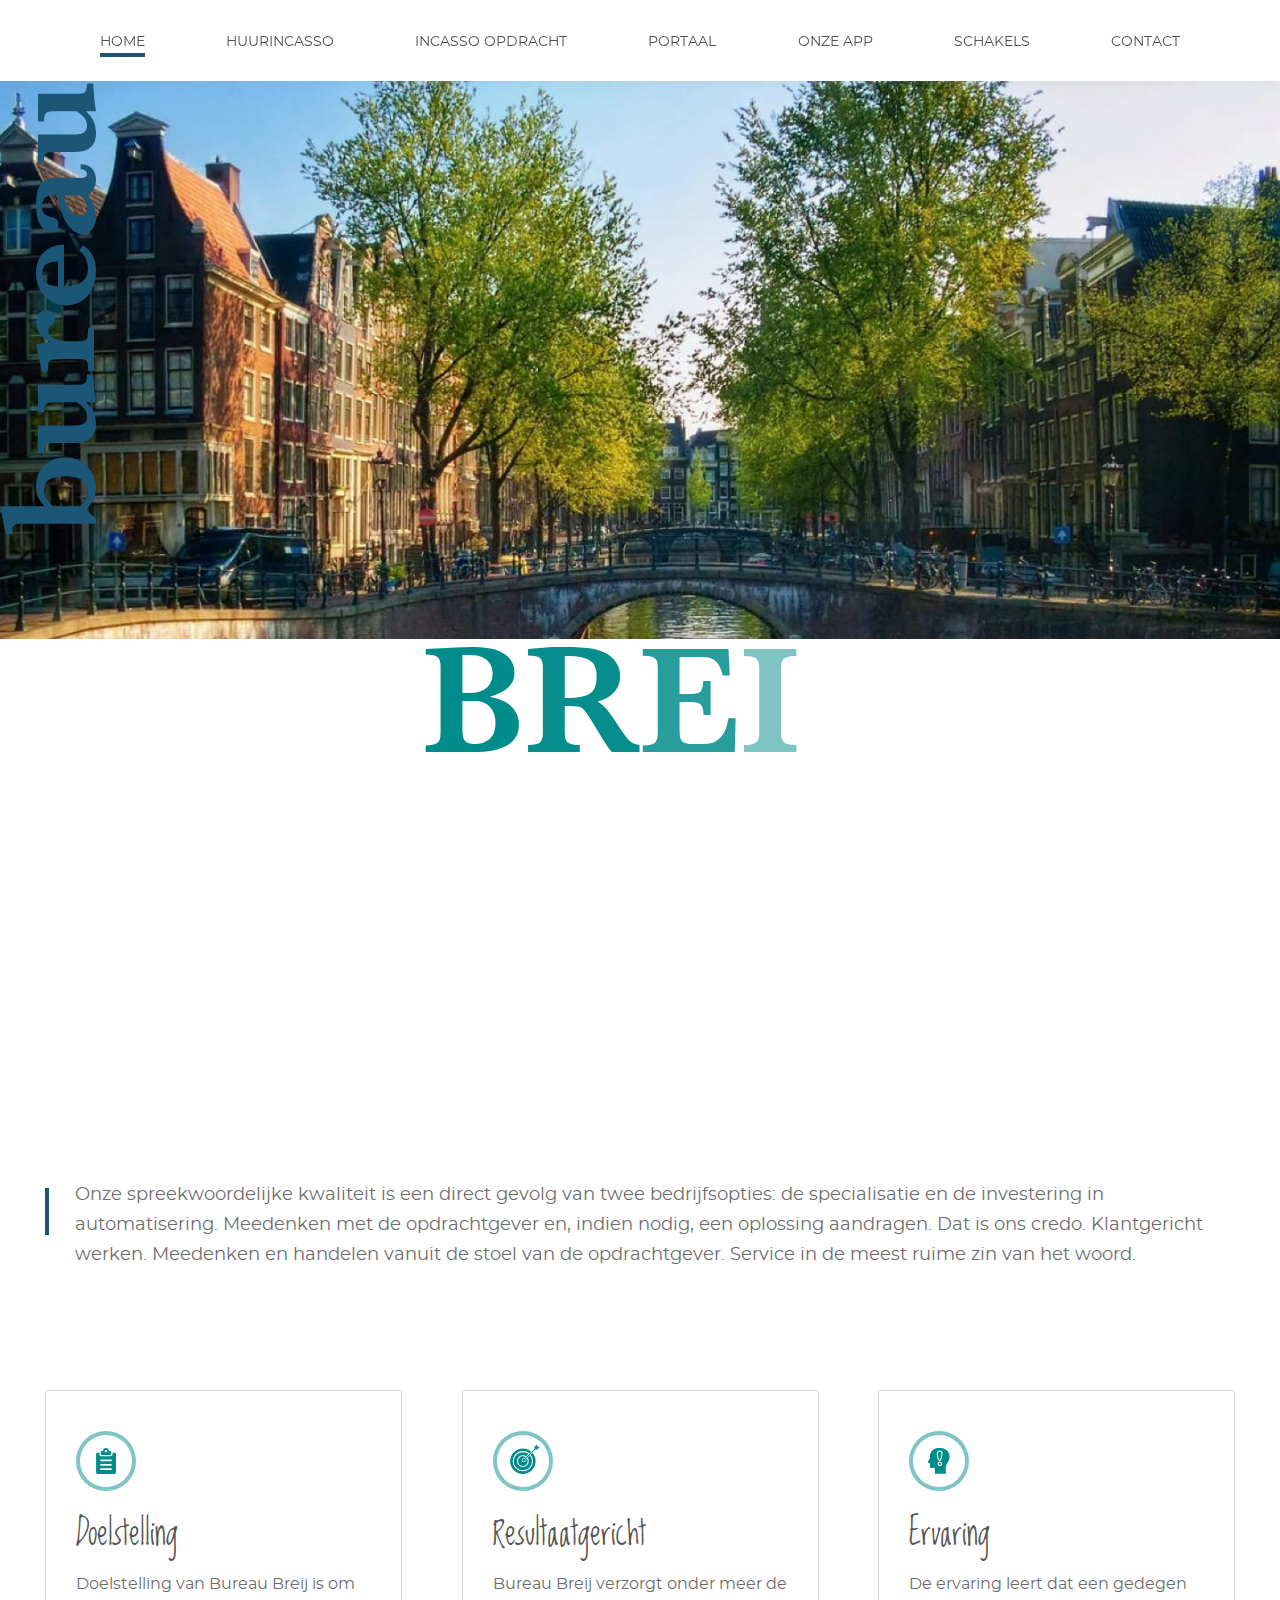
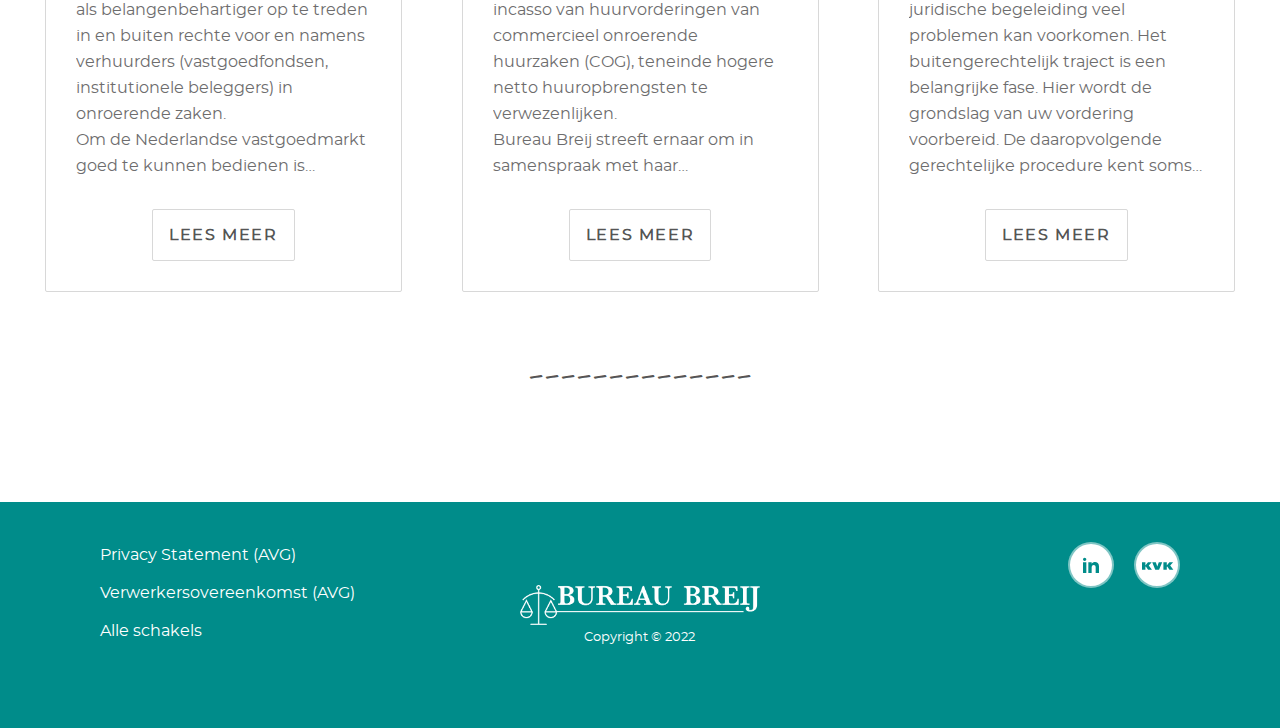
==== commit b78b3515: "Add files via upload" ====
--- a/index.html
+++ b/index.html
@@ -1 +1 @@
-<!DOCTYPE html><html lang="nl"><head><meta charset="UTF-8"><meta http-equiv="X-UA-Compatible" content="IE=edge"><meta name="viewport" content="width=device-width,initial-scale=1"><title>Bureau Breij Huurincasso</title><link rel="shortcut icon" href="#"><link rel="preload" href="img/homepage-bg-photo-desktop@1x.jpg" as="image"><link rel="preload" href="img/homepage-bg-photo-desktop@2x.jpg" as="image"><link rel="preload" href="img/homepage-bg-photo-mobile@1x.jpg" as="image"><link rel="preload" href="img/homepage-bg-photo-mobile@2x.jpg" as="image"><link rel="preload" href="img/homepage-bg-photo-tablet@1x.jpg" as="image"><link rel="preload" href="img/homepage-bg-photo-tablet@2x.jpg" as="image"><link rel="preload" href="fonts/baskerville-semibold.woff" as="font"><link rel="preload" href="fonts/baskerville-semibold.woff2" as="font"><link rel="stylesheet" href="css/styles.min.css"><script src="js/main.min.js" defer=""></script></head><body><div style="display:none"><svg xmlns="http://www.w3.org/2000/svg" xmlns:xlink="http://www.w3.org/1999/xlink" xmlns:x="http://ns.adobe.com/Extensibility/1.0/" xmlns:i="http://ns.adobe.com/AdobeIllustrator/10.0/" xmlns:graph="http://ns.adobe.com/Graphs/1.0/" xmlns:dc="http://purl.org/dc/elements/1.1/" xmlns:cc="http://creativecommons.org/ns#" xmlns:rdf="http://www.w3.org/1999/02/22-rdf-syntax-ns#" xmlns:svg="http://www.w3.org/2000/svg" xmlns:sodipodi="http://sodipodi.sourceforge.net/DTD/sodipodi-0.dtd" xmlns:inkscape="http://www.inkscape.org/namespaces/inkscape"><symbol id="apple-logo" viewBox="0 0 46.21 56.753"><path fill="#FFF" d="M38.593 30.15c.081 8.59 7.535 11.447 7.617 11.483-.062.202-1.19 4.073-3.927 8.072-2.365 3.457-4.82 6.901-8.688 6.973-3.799.07-5.021-2.253-9.365-2.253s-5.702 2.182-9.298 2.323c-3.733.142-6.576-3.739-8.961-7.184-4.875-7.046-8.598-19.91-3.597-28.593 2.484-4.313 6.925-7.043 11.743-7.114 3.666-.069 7.126 2.466 9.366 2.466 2.241 0 6.444-3.049 10.865-2.601 1.85.077 7.044.747 10.38 5.629-.269.168-6.197 3.62-6.135 10.799m-7.14-21.088c1.982-2.4 3.316-5.739 2.952-9.062-2.857.115-6.312 1.904-8.36 4.302-1.837 2.123-3.445 5.521-3.011 8.778 3.184.246 6.436-1.619 8.419-4.018"></path></symbol><symbol id="email-icon" viewBox="0 0 26 25"><g stroke="none" stroke-width="1" fill="#FFF" fill-rule="evenodd"><g transform="translate(-291.000000, -292.000000)" fill="#FFF" fill-rule="nonzero"><g transform="translate(291.000000, 292.000000)"><path d="M25.0218124,7.78360795 L13.5547002,15.4283494 C13.2188008,15.6522824 12.7811992,15.6522824 12.4452998,15.4283494 L0.978187567,7.78360795 C1.04878055,7.71922369 1.12276567,7.65792574 1.2,7.6 L10,1 C11.7777778,-0.333333333 14.2222222,-0.333333333 16,1 L24.8,7.6 C24.8772343,7.65792574 24.9512195,7.71922369 25.0218124,7.78360795 L25.0218124,7.78360795 Z M25.9671548,9.55708055 C25.9888751,9.70263552 26,9.85062829 26,10 L26,20 C26,22.7614237 23.7614237,25 21,25 L5,25 C2.23857625,25 0,22.7614237 0,20 L0,10 C0,9.85062829 0.0111248694,9.70263552 0.0328451896,9.55708055 L11.3358994,17.09245 C12.3435976,17.7642489 13.6564024,17.7642489 14.6641006,17.09245 L25.9671548,9.55708055 L25.9671548,9.55708055 Z"></path></g></g></g></symbol><symbol id="icon-experience" viewBox="0 0 100 100"><title>&#x2022;SET16-v3</title><path d="M51.834,22.259a5.052,5.052,0,0,0-3.962,1.793,6.286,6.286,0,0,0-1.343,5.017L49.636,45A2.363,2.363,0,0,0,51.9,46.586a2.281,2.281,0,0,0,2.2-1.581l3.046-15.968a6.116,6.116,0,0,0-1.273-4.967A5.113,5.113,0,0,0,51.834,22.259Z"></path><path d="M52.29,54.9a3.328,3.328,0,1,0,3.328,3.328A3.333,3.333,0,0,0,52.29,54.9Z"></path><path d="M80.017,30.369C75.971,11.48,53.751,9.574,42.244,12.514A26.23,26.23,0,0,0,24.417,28.758a15.645,15.645,0,0,0-.86,7.763,15.56,15.56,0,0,1,.448,3.1c-.081,2.4-5.1,8.867-6.155,10.806-.722,1.323-.974,2.439-.353,3.527.705,1.234,3.03,1.606,4.277,2.64a4.348,4.348,0,0,1,1.333,2.5c.668,3.191.253,3.544.253,6.767,0,5.794,6.191,5,8.175,4.6,2.062-.475,6.589-.871,6.589,4.684,0,.715-.044,12.211-.044,12.211H70.856s-1.828-15.4,0-22.3C73.236,55.775,83.985,49.253,80.017,30.369ZM52.29,64.741A6.512,6.512,0,1,1,58.8,58.229,6.519,6.519,0,0,1,52.29,64.741Zm7.994-35.166-.006.039-3.1,16.216A5.44,5.44,0,0,1,51.9,49.77a5.559,5.559,0,0,1-5.344-3.939l-.034-.14L43.392,29.62a9.541,9.541,0,0,1,2.059-7.638,8.526,8.526,0,0,1,12.85.027A9.3,9.3,0,0,1,60.284,29.575Z"></path></symbol><symbol id="icon-github" viewBox="0 0 16 16"><path d="M 7.5 1 C 3.910156 1 1 3.90625 1 7.488281 C 1 10.355469 2.863281 12.789063 5.445313 13.648438 C 5.769531 13.707031 6 13.375 6 13.125 C 6 12.972656 6.003906 12.789063 6 12.25 C 4.191406 12.640625 3.625 11.375 3.625 11.375 C 3.328125 10.625 2.96875 10.410156 2.96875 10.410156 C 2.378906 10.007813 3.011719 10.019531 3.011719 10.019531 C 3.664063 10.0625 4 10.625 4 10.625 C 4.5 11.5 5.628906 11.414063 6 11.25 C 6 10.851563 6.042969 10.5625 6.152344 10.378906 C 4.109375 10.019531 2.996094 8.839844 3 7.207031 C 3.003906 6.242188 3.335938 5.492188 3.875 4.9375 C 3.640625 4.640625 3.480469 3.625 3.960938 3 C 5.167969 3 5.886719 3.871094 5.886719 3.871094 C 5.886719 3.871094 6.453125 3.625 7.496094 3.625 C 8.542969 3.625 9.105469 3.859375 9.105469 3.859375 C 9.105469 3.859375 9.828125 3 11.035156 3 C 11.515625 3.625 11.355469 4.640625 11.167969 4.917969 C 11.683594 5.460938 12 6.210938 12 7.207031 C 12 8.839844 10.890625 10.019531 8.851563 10.375 C 8.980469 10.570313 9 10.84375 9 11.25 C 9 12.117188 9 12.910156 9 13.125 C 9 13.375 9.226563 13.710938 9.558594 13.648438 C 12.140625 12.785156 14 10.355469 14 7.488281 C 14 3.90625 11.089844 1 7.5 1 Z"></path></symbol><symbol id="icon-insta" viewBox="-100.7682 -167.947 873.3244 1007.682"><g><path d="M335.895 0c-91.224 0-102.663.387-138.49 2.021-35.752 1.631-60.169 7.31-81.535 15.612-22.088 8.584-40.82 20.07-59.493 38.743-18.674 18.673-30.16 37.407-38.743 59.495C9.33 137.236 3.653 161.653 2.02 197.405.386 233.232 0 244.671 0 335.895c0 91.222.386 102.661 2.02 138.488 1.633 35.752 7.31 60.169 15.614 81.534 8.584 22.088 20.07 40.82 38.743 59.495 18.674 18.673 37.405 30.159 59.493 38.743 21.366 8.302 45.783 13.98 81.535 15.612 35.827 1.634 47.266 2.021 138.49 2.021 91.222 0 102.661-.387 138.488-2.021 35.752-1.631 60.169-7.31 81.534-15.612 22.088-8.584 40.82-20.07 59.495-38.743 18.673-18.675 30.159-37.407 38.743-59.495 8.302-21.365 13.981-45.782 15.612-81.534 1.634-35.827 2.021-47.266 2.021-138.488 0-91.224-.387-102.663-2.021-138.49-1.631-35.752-7.31-60.169-15.612-81.534-8.584-22.088-20.07-40.822-38.743-59.495-18.675-18.673-37.407-30.159-59.495-38.743-21.365-8.302-45.782-13.981-81.534-15.612C438.556.387 427.117 0 335.895 0zm0 60.521c89.686 0 100.31.343 135.729 1.959 32.75 1.493 50.535 6.965 62.37 11.565 15.68 6.094 26.869 13.372 38.622 25.126 11.755 11.754 19.033 22.944 25.127 38.622 4.6 11.836 10.072 29.622 11.565 62.371 1.616 35.419 1.959 46.043 1.959 135.73 0 89.687-.343 100.311-1.959 135.73-1.493 32.75-6.965 50.535-11.565 62.37-6.094 15.68-13.372 26.869-25.127 38.622-11.753 11.755-22.943 19.033-38.621 25.127-11.836 4.6-29.622 10.072-62.371 11.565-35.413 1.616-46.036 1.959-135.73 1.959-89.694 0-100.315-.343-135.73-1.96-32.75-1.492-50.535-6.964-62.37-11.564-15.68-6.094-26.869-13.372-38.622-25.127-11.754-11.753-19.033-22.943-25.127-38.621-4.6-11.836-10.071-29.622-11.565-62.371-1.616-35.419-1.959-46.043-1.959-135.73 0-89.687.343-100.311 1.959-135.73 1.494-32.75 6.965-50.535 11.565-62.37 6.094-15.68 13.373-26.869 25.126-38.622 11.754-11.755 22.944-19.033 38.622-25.127 11.836-4.6 29.622-10.072 62.371-11.565 35.419-1.616 46.043-1.959 135.73-1.959"></path><path d="M335.895 447.859c-61.838 0-111.966-50.128-111.966-111.964 0-61.838 50.128-111.966 111.966-111.966 61.836 0 111.964 50.128 111.964 111.966 0 61.836-50.128 111.964-111.964 111.964zm0-284.451c-95.263 0-172.487 77.224-172.487 172.487 0 95.261 77.224 172.485 172.487 172.485 95.261 0 172.485-77.224 172.485-172.485 0-95.263-77.224-172.487-172.485-172.487m219.608-6.815c0 22.262-18.047 40.307-40.308 40.307-22.26 0-40.307-18.045-40.307-40.307 0-22.261 18.047-40.308 40.307-40.308 22.261 0 40.308 18.047 40.308 40.308"></path></g></symbol><symbol id="icon-kvk" viewBox="0 0 34 8"><g id="icons" stroke="none" stroke-width="1"><path d="M27.0446658,4.90575275 C26.9674813,4.79314565 26.9123495,4.72949816 26.8461913,4.69522644 C26.6973354,4.61689106 26.4878344,4.66585067 26.3941103,4.80783354 C26.3389785,4.90085679 26.3389785,5.10159119 26.3389785,5.17013464 L26.3389785,8 L22.7388704,8 L22.7388704,0 L26.3389785,0 L26.3389785,3.37331701 L29.0845433,1.39151576e-15 L33.0485215,1.39151576e-15 L29.9445998,3.52019584 L33.3076411,8 L29.2003202,8 L27.0446658,4.90575275 Z M14.0712093,8 L18.127243,8 L21.4578072,0.00489596083 L17.8249641,0.00489596083 L16.2586096,4.46022032 L16.2311297,4.46022032 L14.6757672,0 L10.8890365,0 L14.0712093,8 Z M6.46144982,8 L10.5687707,8 L7.20572945,3.52019584 L10.3096512,0 L6.34567299,0 L3.60010813,3.37331701 L3.60010813,0 L0,0 L0,7.99510404 L3.60010813,7.99510404 L3.60010813,5.16523868 C3.60010813,5.09669523 3.60010813,4.89106487 3.65523996,4.80293758 C3.74896406,4.66095471 3.95846499,4.6119951 4.10732092,4.69033048 C4.17347911,4.7246022 4.22861093,4.78824969 4.30579548,4.90085679 L6.46144982,8 Z" id="icon-kvk" fill-rule="nonzero"></path></g></symbol><symbol id="icon-linkedin" viewBox="0 0 24 24"><path d="M4.98 3.5c0 1.381-1.11 2.5-2.48 2.5s-2.48-1.119-2.48-2.5c0-1.38 1.11-2.5 2.48-2.5s2.48 1.12 2.48 2.5zm.02 4.5h-5v16h5v-16zm7.982 0h-4.968v16h4.969v-8.399c0-4.67 6.029-5.052 6.029 0v8.399h4.988v-10.131c0-7.88-8.922-7.593-11.018-3.714v-2.155z"></path></symbol><symbol id="icon-mail" viewBox="0 0 16 16"><path d="M8 10c-.266 0-.5-.094-1-.336L0 6v7c0 .55.45 1 1 1h14c.55 0 1-.45 1-1V6L9 9.664c-.5.242-.734.336-1 .336zm7-8H1c-.55 0-1 .45-1 1v.758l8 4.205 8-4.205V3c0-.55-.45-1-1-1z"></path></symbol><symbol id="icon-objective" viewBox="0 0 100 100"><g><g i:extraneous="self"><g><path d="M32.8,27.5h33.9c1.2,0,2.2-1,2.2-2.2v-9.6c0-1.2-1-2.2-2.2-2.2H61l0-0.2c-0.3-6-5.2-10.7-11.2-10.7     c-6,0-10.9,4.7-11.2,10.7l0,0.2h-5.8c-1.2,0-2.2,1-2.2,2.2v9.6C30.6,26.5,31.6,27.5,32.8,27.5z M49.8,9.2c2.5,0,4.5,2,4.5,4.5     c0,2.5-2,4.5-4.5,4.5c-2.5,0-4.5-2-4.5-4.5C45.3,11.3,47.3,9.2,49.8,9.2z"></path><path d="M81.4,20h-7.3v5.2c0,4-3.3,7.3-7.3,7.3H32.9c-4,0-7.3-3.3-7.3-7.3V20h-6.9c-2.8,0-5.1,2.3-5.1,5.1v67.3     c0,2.8,2.3,5.1,5.1,5.1h62.8c2.8,0,5.1-2.3,5.1-5.1V25.1C86.5,22.3,84.2,20,81.4,20z M71.2,81.6c0,1-0.8,1.7-1.7,1.7H30.6     c-1,0-1.7-0.8-1.7-1.7v-2.9c0-1,0.8-1.7,1.7-1.7h38.8c1,0,1.7,0.8,1.7,1.7V81.6z M71.2,65.5c0,1-0.8,1.7-1.7,1.7H30.6     c-1,0-1.7-0.8-1.7-1.7v-2.9c0-1,0.8-1.7,1.7-1.7h38.8c1,0,1.7,0.8,1.7,1.7V65.5z M71.2,49.4c0,1-0.8,1.7-1.7,1.7H30.6     c-1,0-1.7-0.8-1.7-1.7v-2.9c0-1,0.8-1.7,1.7-1.7h38.8c1,0,1.7,0.8,1.7,1.7V49.4z"></path></g></g></g></symbol><symbol id="icon-phone" viewBox="0 0 18 18"><path fill="#010101" d="M3.6 7.8c1.4 2.8 3.8 5.1 6.6 6.6l2.2-2.2c.3-.3.699-.4 1-.2 1.1.4 2.3.6 3.6.6.6 0 1 .4 1 1V17c0 .6-.4 1-1 1C7.6 18 0 10.4 0 1c0-.6.4-1 1-1h3.5c.6 0 1 .4 1 1 0 1.2.2 2.4.6 3.6.1.3 0 .7-.2 1L3.6 7.8z"></path></symbol><symbol id="icon-result" viewBox="0 0 32 32"><g transform="translate(0,-1020.3622)"><path d="m 13.991358,1026.3948 c -6.6264057,0 -11.9913517,5.36 -11.9913616,11.9827 9.9e-6,6.6227 5.3649559,11.9847 11.9913616,11.9847 6.626406,0 11.991352,-5.362 11.991362,-11.9847 -10e-6,-2.9506 -1.06987,-5.6467 -2.836881,-7.7337 l -1.77743,1.7765 c 1.319279,1.6293 2.113008,3.7014 2.113018,5.9572 2e-5,5.2324 -4.254747,9.4848 -9.490069,9.4848 -5.2353214,0 -9.4900891,-4.2524 -9.4900691,-9.4848 2e-5,-5.2324 4.2547777,-9.4848 9.4900691,-9.4848 2.257478,0 4.330229,0.7948 5.960563,2.1138 l 1.77743,-1.7784 c -2.088545,-1.7654 -4.785812,-2.8333 -7.737993,-2.8333 z"></path><path d="m 13.991358,1029.895 c -4.6954164,0 -8.4871885,3.7897 -8.4872085,8.4825 -2e-5,4.6929 3.7917622,8.4825 8.4872085,8.4825 4.695447,0 8.487229,-3.7896 8.487209,-8.4825 0,-1.9845 -0.682626,-3.8042 -1.820355,-5.2474 l -2.142288,2.1411 c 0.609941,0.8844 0.969685,1.9538 0.969685,3.1063 -2e-5,3.0268 -2.46579,5.4912 -5.494251,5.4912 -3.028461,0 -5.4942305,-2.4644 -5.4942504,-5.4912 -10e-6,-3.0268 2.4657694,-5.4912 5.4942504,-5.4912 1.153153,0 2.223154,0.3596 3.108078,0.9692 l 2.142288,-2.1392 c -1.444139,-1.1375 -3.264364,-1.8213 -5.250366,-1.8213 z"></path><path d="m 13.991358,1033.8828 c -2.488606,0 -4.4992017,2.0075 -4.4992017,4.4947 2e-5,2.4872 2.0106157,4.4967 4.4992017,4.4967 2.488586,0 4.499182,-2.0095 4.499202,-4.4967 0,-0.8796 -0.261366,-1.6928 -0.696541,-2.3848 l -1.597938,1.597 a 1.001151,1.000593 0 0 1 -0.02537,0.023 c 0.003,0 0.008,0 0.01169,0.01 0.395297,0.3961 0.412978,1.0215 0.03906,1.3962 -0.166386,0.166 -0.391631,0.2558 -0.632149,0.2671 -0.852798,0.042 -2.575435,0.08 -2.575435,0.08 0,0 0.06533,-1.6469 0.08002,-2.4668 0.004,-0.2818 0.06973,-0.5544 0.263395,-0.7488 0.186974,-0.1873 0.436653,-0.278 0.688739,-0.271 0.252076,0.01 0.50664,0.112 0.704343,0.31 l 0.002,0 c 0.003,0 0.003,0.01 0.006,0.01 a 1.001151,1.000593 0 0 1 0.02148,-0.023 l 1.597938,-1.5951 c -0.692755,-0.4346 -1.506034,-0.6962 -2.386173,-0.6962 z"></path><path d="m 27.50261,1022.3622 -2.497387,2.496 0,1.8037 -10.161237,10.14 c -0.03027,-0.051 -0.05714,-0.1038 -0.101464,-0.1482 -0.26731,-0.2679 -0.689448,-0.2805 -0.942374,-0.027 -0.131013,0.1313 -0.176855,0.3162 -0.179492,0.507 -0.01129,0.5545 -0.05464,1.6692 -0.05464,1.6692 0,0 1.165521,-0.027 1.742317,-0.055 0.16273,-0.01 0.316649,-0.07 0.429241,-0.1814 0.252586,-0.2536 0.239989,-0.6759 -0.02727,-0.9438 -0.04885,-0.049 -0.106728,-0.079 -0.163888,-0.1111 l 10.182664,-10.1575 1.773535,0 2.497386,-2.496 -2.497386,0 z"></path></g></symbol><symbol id="icon-search" viewBox="0 0 17 17"><image width="17" height="17" overflow="visible"></image><path d="M16.958 15.527L11.75 10.32A6.455 6.455 0 0 0 13 6.5 6.5 6.5 0 1 0 6.5 13a6.465 6.465 0 0 0 3.839-1.263l5.205 5.204 1.414-1.414zM6.5 11C4.019 11 2 8.981 2 6.5S4.019 2 6.5 2 11 4.019 11 6.5 8.981 11 6.5 11z"></path></symbol></svg></div><header class="page-header"><button class="page-header__toggle" type="button">Открыть меню</button><div class="menu"><nav class="menu__main-nav"><ul class="menu__main-nav-list"><li class="menu__main-nav-item"><a class="menu__main-nav-link menu__main-nav-link--active">Home</a></li><li class="menu__main-nav-item"><a class="menu__main-nav-link" href="rent-collection.html">Huurincasso</a></li><li class="menu__main-nav-item"><a class="menu__main-nav-link" href="https://portal.breij.nl/portal/opdracht" target="_blank">Incasso opdracht</a></li><li class="menu__main-nav-item"><a class="menu__main-nav-link" href="https://portal.breij.nl/login" target="_blank">Portaal</a></li><li class="menu__main-nav-item"><a class="menu__main-nav-link" href="mobile-app.html">Onze App</a></li><li class="menu__main-nav-item"><a class="menu__main-nav-link" href="links.html">Schakels</a></li><li class="menu__main-nav-item"><a class="menu__main-nav-link" href="contact.html">Contact</a></li></ul></nav></div></header><main><h1 class="visually-hidden">Hoofdpagina van de website van Bureau Breij</h1><section class="homepage-top"><div class="homepage-top__content"><h2 class="homepage-top__title title title--vertical">bureau</h2><div class="homepage-top__content-bottom"><span class="sub-title sub-title--breij">breij</span> <span class="homepage-top__slogan card-title">Uw zaak meester</span></div></div><div class="homepage-top__image-container"><div class="homepage-top__image homepage-top__image--photo"></div><div class="homepage-top__image homepage-top__image--drawing"></div></div></section><section class="services content-wrapper"><div class="services__top"><h2 class="services__title title title--services title--animated title--onscroll">diensten</h2><p class="services__main-text description-text">Onze spreekwoordelijke kwaliteit is een direct gevolg van twee bedrijfsopties: de specialisatie en de investering in automatisering. Meedenken met de opdrachtgever en, indien nodig, een oplossing aandragen. Dat is ons credo. Klantgericht werken. Meedenken en handelen vanuit de stoel van de opdrachtgever. Service in de meest ruime zin van het woord.</p></div><div class="services__content"><ul class="services__list slider__list"><li class="services__item slider__item"><div class="services__item-top"><h3 class="services__item-title card-title">Doelstelling</h3><div class="services__icon"><svg class="services__icon-image services__icon-image--objective" width="34" height="34" aria-hidden="true" focusable="false"><use xlink:href="#icon-objective"></use></svg></div></div><p class="services__description description hidden">Doelstelling van Bureau Breij is om als belangenbehartiger op te treden in en buiten rechte voor en namens verhuurders (vastgoedfondsen, institutionele beleggers) in onroerende zaken.<br>Om de Nederlandse vastgoedmarkt goed te kunnen bedienen is expertise van groot belang.<br>Gekozen discipline: optreden uit hoofde van een huurovereenkomst, waaronder: huurincasso, incasso waarborgsom, afgifte bankgarantie, actie tot nakoming of het in rechte aansturen op ontbinding van de huurovereenkomst, ontruiming van het gehuurde, naast schadevergoeding.</p><a class="services__card-button card-button">Lees meer</a></li><li class="services__item slider__item"><div class="services__item-top"><h3 class="services__item-title card-title">Resultaatgericht</h3><div class="services__icon"><svg class="services__icon-image services__icon-image--result" width="34" height="34" aria-hidden="true" focusable="false"><use xlink:href="#icon-result"></use></svg></div></div><p class="services__description description hidden">Bureau Breij verzorgt onder meer de incasso van huurvorderingen van commercieel onroerende huurzaken (COG), teneinde hogere netto huuropbrengsten te verwezenlijken.<br>Bureau Breij streeft ernaar om in samenspraak met haar opdrachtgever tot een zo goed mogelijk resultaat te komen. Hiertoe is een brede kennis van het huur- en huurprocesrecht een niet te ontbreken schakel voor succes.<br>Behalve als incasso-intermedium, is Bureau Breij tevens uw gesprekspartner bij ingewikkelde civielrechtelijke aangelegenheden.</p><a class="services__card-button card-button">Lees meer</a></li><li class="services__item slider__item"><div class="services__item-top"><h3 class="services__item-title card-title">Ervaring</h3><div class="services__icon"><svg class="services__icon-image services__icon-image--experience" width="34" height="34" aria-hidden="true" focusable="false"><use xlink:href="#icon-experience"></use></svg></div></div><p class="services__description description hidden">De ervaring leert dat een gedegen juridische begeleiding veel problemen kan voorkomen. Het buitengerechtelijk traject is een belangrijke fase. Hier wordt de grondslag van uw vordering voorbereid. De daaropvolgende gerechtelijke procedure kent soms akelige valkuilen.<br>Bureau Breij kent de weg in de wet.<br>Anticiperen en maatwerk is de sleutel tot succes. Waar nodig kan Bureau Breij u bijstaan in een gerechtelijke procedure. Als eisende partij maar ook als gedaagde partij. Het devies van Bureau Breij: kwaliteit, accuratesse, samenwerking, snelheid, openheid en eerlijkheid. Alles in het belang van onze opdrachtgever.</p><a class="services__card-button card-button">Lees meer</a></li></ul><span class="services__divider divider">--------------</span></div></section></main><footer class="page-footer"><ul class="page-footer__links-list"><li class="page-footer__links-item"><a class="page-footer__link" href="privacy-statement.html">Privacy Statement (AVG)</a></li><li class="page-footer__links-item"><a class="page-footer__link" href="#" target="_blank">Verwerkersovereenkomst (AVG)</a></li><li class="page-footer__links-item"><a class="page-footer__link" href="links.html">Alle schakels</a></li></ul><ul class="page-footer__social-list social-list"><li class="social-list__item social-list__item--linkedin"><a class="social-list__link social-list__link--linkedin" href="#" target="_blank" aria-label="Bureau Breij LinkedIn"><svg class="social-list__image social-list__image--linkedin" width="20" height="20" aria-hidden="true" focusable="false"><use xlink:href="#icon-linkedin"></use></svg></a></li><li class="social-list__item social-list__item--kvk"><a class="social-list__link" href="#" target="_blank" aria-label="Bureau Breij KVK"><svg class="social-list__image social-list__image--kvk" width="32" height="16" aria-hidden="true" focusable="false"><use xlink:href="#icon-kvk"></use></svg></a></li></ul><div class="page-footer__logo"><a class="page-footer__logo-link page-footer__logo-link--active"><picture><source type="image/webp" srcset="img/content-img/logo-footer-mobile@1x.webp, img/content-img/logo-footer-mobile@2x.webp 2x"><img class="page-footer__logo-image" src="img/content-img/logo-footer-mobile@1x.png" srcset="img/content-img/logo-footer-mobile@2x.png 2x" alt="Bureau Breij logo" width="90" height="61"></picture></a><p class="page-footer__copyright">Copyright &#169; 2022</p></div></footer></body></html>+<!DOCTYPE html><html lang="nl"><head><meta charset="UTF-8"><meta http-equiv="X-UA-Compatible" content="IE=edge"><meta name="viewport" content="width=device-width,initial-scale=1"><title>Bureau Breij Huurincasso</title><link rel="shortcut icon" href="#"><link rel="preload" href="img/homepage-bg-photo-desktop@1x.jpg" as="image"><link rel="preload" href="img/homepage-bg-photo-desktop@2x.jpg" as="image"><link rel="preload" href="img/homepage-bg-photo-mobile@1x.jpg" as="image"><link rel="preload" href="img/homepage-bg-photo-mobile@2x.jpg" as="image"><link rel="preload" href="img/homepage-bg-photo-tablet@1x.jpg" as="image"><link rel="preload" href="img/homepage-bg-photo-tablet@2x.jpg" as="image"><link rel="preload" href="fonts/baskerville-semibold.woff" as="font"><link rel="preload" href="fonts/baskerville-semibold.woff2" as="font"><link rel="stylesheet" href="css/styles.min.css"><script src="js/main.min.js" defer=""></script></head><body><div style="display:none"><svg xmlns="http://www.w3.org/2000/svg" xmlns:xlink="http://www.w3.org/1999/xlink" xmlns:x="http://ns.adobe.com/Extensibility/1.0/" xmlns:i="http://ns.adobe.com/AdobeIllustrator/10.0/" xmlns:graph="http://ns.adobe.com/Graphs/1.0/" xmlns:dc="http://purl.org/dc/elements/1.1/" xmlns:cc="http://creativecommons.org/ns#" xmlns:rdf="http://www.w3.org/1999/02/22-rdf-syntax-ns#" xmlns:svg="http://www.w3.org/2000/svg" xmlns:sodipodi="http://sodipodi.sourceforge.net/DTD/sodipodi-0.dtd" xmlns:inkscape="http://www.inkscape.org/namespaces/inkscape"><symbol id="apple-logo" viewBox="0 0 46.21 56.753"><path fill="#FFF" d="M38.593 30.15c.081 8.59 7.535 11.447 7.617 11.483-.062.202-1.19 4.073-3.927 8.072-2.365 3.457-4.82 6.901-8.688 6.973-3.799.07-5.021-2.253-9.365-2.253s-5.702 2.182-9.298 2.323c-3.733.142-6.576-3.739-8.961-7.184-4.875-7.046-8.598-19.91-3.597-28.593 2.484-4.313 6.925-7.043 11.743-7.114 3.666-.069 7.126 2.466 9.366 2.466 2.241 0 6.444-3.049 10.865-2.601 1.85.077 7.044.747 10.38 5.629-.269.168-6.197 3.62-6.135 10.799m-7.14-21.088c1.982-2.4 3.316-5.739 2.952-9.062-2.857.115-6.312 1.904-8.36 4.302-1.837 2.123-3.445 5.521-3.011 8.778 3.184.246 6.436-1.619 8.419-4.018"></path></symbol><symbol id="email-icon" viewBox="0 0 26 25"><g stroke="none" stroke-width="1" fill="#FFF" fill-rule="evenodd"><g transform="translate(-291.000000, -292.000000)" fill="#FFF" fill-rule="nonzero"><g transform="translate(291.000000, 292.000000)"><path d="M25.0218124,7.78360795 L13.5547002,15.4283494 C13.2188008,15.6522824 12.7811992,15.6522824 12.4452998,15.4283494 L0.978187567,7.78360795 C1.04878055,7.71922369 1.12276567,7.65792574 1.2,7.6 L10,1 C11.7777778,-0.333333333 14.2222222,-0.333333333 16,1 L24.8,7.6 C24.8772343,7.65792574 24.9512195,7.71922369 25.0218124,7.78360795 L25.0218124,7.78360795 Z M25.9671548,9.55708055 C25.9888751,9.70263552 26,9.85062829 26,10 L26,20 C26,22.7614237 23.7614237,25 21,25 L5,25 C2.23857625,25 0,22.7614237 0,20 L0,10 C0,9.85062829 0.0111248694,9.70263552 0.0328451896,9.55708055 L11.3358994,17.09245 C12.3435976,17.7642489 13.6564024,17.7642489 14.6641006,17.09245 L25.9671548,9.55708055 L25.9671548,9.55708055 Z"></path></g></g></g></symbol><symbol id="icon-experience" viewBox="0 0 100 100"><title>&#x2022;SET16-v3</title><path d="M51.834,22.259a5.052,5.052,0,0,0-3.962,1.793,6.286,6.286,0,0,0-1.343,5.017L49.636,45A2.363,2.363,0,0,0,51.9,46.586a2.281,2.281,0,0,0,2.2-1.581l3.046-15.968a6.116,6.116,0,0,0-1.273-4.967A5.113,5.113,0,0,0,51.834,22.259Z"></path><path d="M52.29,54.9a3.328,3.328,0,1,0,3.328,3.328A3.333,3.333,0,0,0,52.29,54.9Z"></path><path d="M80.017,30.369C75.971,11.48,53.751,9.574,42.244,12.514A26.23,26.23,0,0,0,24.417,28.758a15.645,15.645,0,0,0-.86,7.763,15.56,15.56,0,0,1,.448,3.1c-.081,2.4-5.1,8.867-6.155,10.806-.722,1.323-.974,2.439-.353,3.527.705,1.234,3.03,1.606,4.277,2.64a4.348,4.348,0,0,1,1.333,2.5c.668,3.191.253,3.544.253,6.767,0,5.794,6.191,5,8.175,4.6,2.062-.475,6.589-.871,6.589,4.684,0,.715-.044,12.211-.044,12.211H70.856s-1.828-15.4,0-22.3C73.236,55.775,83.985,49.253,80.017,30.369ZM52.29,64.741A6.512,6.512,0,1,1,58.8,58.229,6.519,6.519,0,0,1,52.29,64.741Zm7.994-35.166-.006.039-3.1,16.216A5.44,5.44,0,0,1,51.9,49.77a5.559,5.559,0,0,1-5.344-3.939l-.034-.14L43.392,29.62a9.541,9.541,0,0,1,2.059-7.638,8.526,8.526,0,0,1,12.85.027A9.3,9.3,0,0,1,60.284,29.575Z"></path></symbol><symbol id="icon-github" viewBox="0 0 16 16"><path d="M 7.5 1 C 3.910156 1 1 3.90625 1 7.488281 C 1 10.355469 2.863281 12.789063 5.445313 13.648438 C 5.769531 13.707031 6 13.375 6 13.125 C 6 12.972656 6.003906 12.789063 6 12.25 C 4.191406 12.640625 3.625 11.375 3.625 11.375 C 3.328125 10.625 2.96875 10.410156 2.96875 10.410156 C 2.378906 10.007813 3.011719 10.019531 3.011719 10.019531 C 3.664063 10.0625 4 10.625 4 10.625 C 4.5 11.5 5.628906 11.414063 6 11.25 C 6 10.851563 6.042969 10.5625 6.152344 10.378906 C 4.109375 10.019531 2.996094 8.839844 3 7.207031 C 3.003906 6.242188 3.335938 5.492188 3.875 4.9375 C 3.640625 4.640625 3.480469 3.625 3.960938 3 C 5.167969 3 5.886719 3.871094 5.886719 3.871094 C 5.886719 3.871094 6.453125 3.625 7.496094 3.625 C 8.542969 3.625 9.105469 3.859375 9.105469 3.859375 C 9.105469 3.859375 9.828125 3 11.035156 3 C 11.515625 3.625 11.355469 4.640625 11.167969 4.917969 C 11.683594 5.460938 12 6.210938 12 7.207031 C 12 8.839844 10.890625 10.019531 8.851563 10.375 C 8.980469 10.570313 9 10.84375 9 11.25 C 9 12.117188 9 12.910156 9 13.125 C 9 13.375 9.226563 13.710938 9.558594 13.648438 C 12.140625 12.785156 14 10.355469 14 7.488281 C 14 3.90625 11.089844 1 7.5 1 Z"></path></symbol><symbol id="icon-insta" viewBox="-100.7682 -167.947 873.3244 1007.682"><g><path d="M335.895 0c-91.224 0-102.663.387-138.49 2.021-35.752 1.631-60.169 7.31-81.535 15.612-22.088 8.584-40.82 20.07-59.493 38.743-18.674 18.673-30.16 37.407-38.743 59.495C9.33 137.236 3.653 161.653 2.02 197.405.386 233.232 0 244.671 0 335.895c0 91.222.386 102.661 2.02 138.488 1.633 35.752 7.31 60.169 15.614 81.534 8.584 22.088 20.07 40.82 38.743 59.495 18.674 18.673 37.405 30.159 59.493 38.743 21.366 8.302 45.783 13.98 81.535 15.612 35.827 1.634 47.266 2.021 138.49 2.021 91.222 0 102.661-.387 138.488-2.021 35.752-1.631 60.169-7.31 81.534-15.612 22.088-8.584 40.82-20.07 59.495-38.743 18.673-18.675 30.159-37.407 38.743-59.495 8.302-21.365 13.981-45.782 15.612-81.534 1.634-35.827 2.021-47.266 2.021-138.488 0-91.224-.387-102.663-2.021-138.49-1.631-35.752-7.31-60.169-15.612-81.534-8.584-22.088-20.07-40.822-38.743-59.495-18.675-18.673-37.407-30.159-59.495-38.743-21.365-8.302-45.782-13.981-81.534-15.612C438.556.387 427.117 0 335.895 0zm0 60.521c89.686 0 100.31.343 135.729 1.959 32.75 1.493 50.535 6.965 62.37 11.565 15.68 6.094 26.869 13.372 38.622 25.126 11.755 11.754 19.033 22.944 25.127 38.622 4.6 11.836 10.072 29.622 11.565 62.371 1.616 35.419 1.959 46.043 1.959 135.73 0 89.687-.343 100.311-1.959 135.73-1.493 32.75-6.965 50.535-11.565 62.37-6.094 15.68-13.372 26.869-25.127 38.622-11.753 11.755-22.943 19.033-38.621 25.127-11.836 4.6-29.622 10.072-62.371 11.565-35.413 1.616-46.036 1.959-135.73 1.959-89.694 0-100.315-.343-135.73-1.96-32.75-1.492-50.535-6.964-62.37-11.564-15.68-6.094-26.869-13.372-38.622-25.127-11.754-11.753-19.033-22.943-25.127-38.621-4.6-11.836-10.071-29.622-11.565-62.371-1.616-35.419-1.959-46.043-1.959-135.73 0-89.687.343-100.311 1.959-135.73 1.494-32.75 6.965-50.535 11.565-62.37 6.094-15.68 13.373-26.869 25.126-38.622 11.754-11.755 22.944-19.033 38.622-25.127 11.836-4.6 29.622-10.072 62.371-11.565 35.419-1.616 46.043-1.959 135.73-1.959"></path><path d="M335.895 447.859c-61.838 0-111.966-50.128-111.966-111.964 0-61.838 50.128-111.966 111.966-111.966 61.836 0 111.964 50.128 111.964 111.966 0 61.836-50.128 111.964-111.964 111.964zm0-284.451c-95.263 0-172.487 77.224-172.487 172.487 0 95.261 77.224 172.485 172.487 172.485 95.261 0 172.485-77.224 172.485-172.485 0-95.263-77.224-172.487-172.485-172.487m219.608-6.815c0 22.262-18.047 40.307-40.308 40.307-22.26 0-40.307-18.045-40.307-40.307 0-22.261 18.047-40.308 40.307-40.308 22.261 0 40.308 18.047 40.308 40.308"></path></g></symbol><symbol id="icon-kvk" viewBox="0 0 34 8"><g id="icons" stroke="none" stroke-width="1"><path d="M27.0446658,4.90575275 C26.9674813,4.79314565 26.9123495,4.72949816 26.8461913,4.69522644 C26.6973354,4.61689106 26.4878344,4.66585067 26.3941103,4.80783354 C26.3389785,4.90085679 26.3389785,5.10159119 26.3389785,5.17013464 L26.3389785,8 L22.7388704,8 L22.7388704,0 L26.3389785,0 L26.3389785,3.37331701 L29.0845433,1.39151576e-15 L33.0485215,1.39151576e-15 L29.9445998,3.52019584 L33.3076411,8 L29.2003202,8 L27.0446658,4.90575275 Z M14.0712093,8 L18.127243,8 L21.4578072,0.00489596083 L17.8249641,0.00489596083 L16.2586096,4.46022032 L16.2311297,4.46022032 L14.6757672,0 L10.8890365,0 L14.0712093,8 Z M6.46144982,8 L10.5687707,8 L7.20572945,3.52019584 L10.3096512,0 L6.34567299,0 L3.60010813,3.37331701 L3.60010813,0 L0,0 L0,7.99510404 L3.60010813,7.99510404 L3.60010813,5.16523868 C3.60010813,5.09669523 3.60010813,4.89106487 3.65523996,4.80293758 C3.74896406,4.66095471 3.95846499,4.6119951 4.10732092,4.69033048 C4.17347911,4.7246022 4.22861093,4.78824969 4.30579548,4.90085679 L6.46144982,8 Z" id="icon-kvk" fill-rule="nonzero"></path></g></symbol><symbol id="icon-linkedin" viewBox="0 0 24 24"><path d="M4.98 3.5c0 1.381-1.11 2.5-2.48 2.5s-2.48-1.119-2.48-2.5c0-1.38 1.11-2.5 2.48-2.5s2.48 1.12 2.48 2.5zm.02 4.5h-5v16h5v-16zm7.982 0h-4.968v16h4.969v-8.399c0-4.67 6.029-5.052 6.029 0v8.399h4.988v-10.131c0-7.88-8.922-7.593-11.018-3.714v-2.155z"></path></symbol><symbol id="icon-mail" viewBox="0 0 16 16"><path d="M8 10c-.266 0-.5-.094-1-.336L0 6v7c0 .55.45 1 1 1h14c.55 0 1-.45 1-1V6L9 9.664c-.5.242-.734.336-1 .336zm7-8H1c-.55 0-1 .45-1 1v.758l8 4.205 8-4.205V3c0-.55-.45-1-1-1z"></path></symbol><symbol id="icon-objective" viewBox="0 0 100 100"><g><g i:extraneous="self"><g><path d="M32.8,27.5h33.9c1.2,0,2.2-1,2.2-2.2v-9.6c0-1.2-1-2.2-2.2-2.2H61l0-0.2c-0.3-6-5.2-10.7-11.2-10.7     c-6,0-10.9,4.7-11.2,10.7l0,0.2h-5.8c-1.2,0-2.2,1-2.2,2.2v9.6C30.6,26.5,31.6,27.5,32.8,27.5z M49.8,9.2c2.5,0,4.5,2,4.5,4.5     c0,2.5-2,4.5-4.5,4.5c-2.5,0-4.5-2-4.5-4.5C45.3,11.3,47.3,9.2,49.8,9.2z"></path><path d="M81.4,20h-7.3v5.2c0,4-3.3,7.3-7.3,7.3H32.9c-4,0-7.3-3.3-7.3-7.3V20h-6.9c-2.8,0-5.1,2.3-5.1,5.1v67.3     c0,2.8,2.3,5.1,5.1,5.1h62.8c2.8,0,5.1-2.3,5.1-5.1V25.1C86.5,22.3,84.2,20,81.4,20z M71.2,81.6c0,1-0.8,1.7-1.7,1.7H30.6     c-1,0-1.7-0.8-1.7-1.7v-2.9c0-1,0.8-1.7,1.7-1.7h38.8c1,0,1.7,0.8,1.7,1.7V81.6z M71.2,65.5c0,1-0.8,1.7-1.7,1.7H30.6     c-1,0-1.7-0.8-1.7-1.7v-2.9c0-1,0.8-1.7,1.7-1.7h38.8c1,0,1.7,0.8,1.7,1.7V65.5z M71.2,49.4c0,1-0.8,1.7-1.7,1.7H30.6     c-1,0-1.7-0.8-1.7-1.7v-2.9c0-1,0.8-1.7,1.7-1.7h38.8c1,0,1.7,0.8,1.7,1.7V49.4z"></path></g></g></g></symbol><symbol id="icon-phone" viewBox="0 0 18 18"><path fill="#010101" d="M3.6 7.8c1.4 2.8 3.8 5.1 6.6 6.6l2.2-2.2c.3-.3.699-.4 1-.2 1.1.4 2.3.6 3.6.6.6 0 1 .4 1 1V17c0 .6-.4 1-1 1C7.6 18 0 10.4 0 1c0-.6.4-1 1-1h3.5c.6 0 1 .4 1 1 0 1.2.2 2.4.6 3.6.1.3 0 .7-.2 1L3.6 7.8z"></path></symbol><symbol id="icon-result" viewBox="0 0 32 32"><g transform="translate(0,-1020.3622)"><path d="m 13.991358,1026.3948 c -6.6264057,0 -11.9913517,5.36 -11.9913616,11.9827 9.9e-6,6.6227 5.3649559,11.9847 11.9913616,11.9847 6.626406,0 11.991352,-5.362 11.991362,-11.9847 -10e-6,-2.9506 -1.06987,-5.6467 -2.836881,-7.7337 l -1.77743,1.7765 c 1.319279,1.6293 2.113008,3.7014 2.113018,5.9572 2e-5,5.2324 -4.254747,9.4848 -9.490069,9.4848 -5.2353214,0 -9.4900891,-4.2524 -9.4900691,-9.4848 2e-5,-5.2324 4.2547777,-9.4848 9.4900691,-9.4848 2.257478,0 4.330229,0.7948 5.960563,2.1138 l 1.77743,-1.7784 c -2.088545,-1.7654 -4.785812,-2.8333 -7.737993,-2.8333 z"></path><path d="m 13.991358,1029.895 c -4.6954164,0 -8.4871885,3.7897 -8.4872085,8.4825 -2e-5,4.6929 3.7917622,8.4825 8.4872085,8.4825 4.695447,0 8.487229,-3.7896 8.487209,-8.4825 0,-1.9845 -0.682626,-3.8042 -1.820355,-5.2474 l -2.142288,2.1411 c 0.609941,0.8844 0.969685,1.9538 0.969685,3.1063 -2e-5,3.0268 -2.46579,5.4912 -5.494251,5.4912 -3.028461,0 -5.4942305,-2.4644 -5.4942504,-5.4912 -10e-6,-3.0268 2.4657694,-5.4912 5.4942504,-5.4912 1.153153,0 2.223154,0.3596 3.108078,0.9692 l 2.142288,-2.1392 c -1.444139,-1.1375 -3.264364,-1.8213 -5.250366,-1.8213 z"></path><path d="m 13.991358,1033.8828 c -2.488606,0 -4.4992017,2.0075 -4.4992017,4.4947 2e-5,2.4872 2.0106157,4.4967 4.4992017,4.4967 2.488586,0 4.499182,-2.0095 4.499202,-4.4967 0,-0.8796 -0.261366,-1.6928 -0.696541,-2.3848 l -1.597938,1.597 a 1.001151,1.000593 0 0 1 -0.02537,0.023 c 0.003,0 0.008,0 0.01169,0.01 0.395297,0.3961 0.412978,1.0215 0.03906,1.3962 -0.166386,0.166 -0.391631,0.2558 -0.632149,0.2671 -0.852798,0.042 -2.575435,0.08 -2.575435,0.08 0,0 0.06533,-1.6469 0.08002,-2.4668 0.004,-0.2818 0.06973,-0.5544 0.263395,-0.7488 0.186974,-0.1873 0.436653,-0.278 0.688739,-0.271 0.252076,0.01 0.50664,0.112 0.704343,0.31 l 0.002,0 c 0.003,0 0.003,0.01 0.006,0.01 a 1.001151,1.000593 0 0 1 0.02148,-0.023 l 1.597938,-1.5951 c -0.692755,-0.4346 -1.506034,-0.6962 -2.386173,-0.6962 z"></path><path d="m 27.50261,1022.3622 -2.497387,2.496 0,1.8037 -10.161237,10.14 c -0.03027,-0.051 -0.05714,-0.1038 -0.101464,-0.1482 -0.26731,-0.2679 -0.689448,-0.2805 -0.942374,-0.027 -0.131013,0.1313 -0.176855,0.3162 -0.179492,0.507 -0.01129,0.5545 -0.05464,1.6692 -0.05464,1.6692 0,0 1.165521,-0.027 1.742317,-0.055 0.16273,-0.01 0.316649,-0.07 0.429241,-0.1814 0.252586,-0.2536 0.239989,-0.6759 -0.02727,-0.9438 -0.04885,-0.049 -0.106728,-0.079 -0.163888,-0.1111 l 10.182664,-10.1575 1.773535,0 2.497386,-2.496 -2.497386,0 z"></path></g></symbol><symbol id="icon-search" viewBox="0 0 17 17"><image width="17" height="17" overflow="visible"></image><path d="M16.958 15.527L11.75 10.32A6.455 6.455 0 0 0 13 6.5 6.5 6.5 0 1 0 6.5 13a6.465 6.465 0 0 0 3.839-1.263l5.205 5.204 1.414-1.414zM6.5 11C4.019 11 2 8.981 2 6.5S4.019 2 6.5 2 11 4.019 11 6.5 8.981 11 6.5 11z"></path></symbol></svg></div><header class="page-header"><button class="page-header__toggle" type="button">Открыть меню</button><div class="menu"><nav class="menu__main-nav"><ul class="menu__main-nav-list"><li class="menu__main-nav-item"><a class="menu__main-nav-link menu__main-nav-link--active">Home</a></li><li class="menu__main-nav-item"><a class="menu__main-nav-link" href="rent-collection.html">Huurincasso</a></li><li class="menu__main-nav-item"><a class="menu__main-nav-link" href="https://portal.breij.nl/portal/opdracht" target="_blank">Incasso opdracht</a></li><li class="menu__main-nav-item"><a class="menu__main-nav-link" href="https://portal.breij.nl/login" target="_blank">Portaal</a></li><li class="menu__main-nav-item"><a class="menu__main-nav-link" href="mobile-app.html">Onze App</a></li><li class="menu__main-nav-item"><a class="menu__main-nav-link" href="links.html">Schakels</a></li><li class="menu__main-nav-item"><a class="menu__main-nav-link" href="contact.html">Contact</a></li></ul></nav></div></header><main><h1 class="visually-hidden">Hoofdpagina van de website van Bureau Breij</h1><section class="homepage-top"><div class="homepage-top__content"><h2 class="homepage-top__title title title--vertical">bureau</h2><div class="homepage-top__content-bottom"><span class="sub-title sub-title--breij">breij</span> <span class="homepage-top__slogan card-title">Uw zaak meester</span></div></div><div class="homepage-top__image-container"><div class="homepage-top__image homepage-top__image--photo"></div><div class="homepage-top__image homepage-top__image--drawing"></div></div></section><section class="services content-wrapper"><div class="services__top"><h2 class="services__title title title--services title--animated title--onscroll">diensten</h2><p class="services__main-text description-text">Onze spreekwoordelijke kwaliteit is een direct gevolg van twee bedrijfsopties: de specialisatie en de investering in automatisering. Meedenken met de opdrachtgever en, indien nodig, een oplossing aandragen. Dat is ons credo. Klantgericht werken. Meedenken en handelen vanuit de stoel van de opdrachtgever. Service in de meest ruime zin van het woord.</p></div><div class="services__content"><ul class="services__list slider__list"><li class="services__item slider__item"><div class="services__item-top"><h3 class="services__item-title card-title">Doelstelling</h3><div class="services__icon"><svg class="services__icon-image services__icon-image--objective" width="34" height="34" aria-hidden="true" focusable="false"><use xlink:href="#icon-objective"></use></svg></div></div><p class="services__description description hidden">Doelstelling van Bureau Breij is om als belangenbehartiger op te treden in en buiten rechte voor en namens verhuurders (vastgoedfondsen, institutionele beleggers) in onroerende zaken.<br>Om de Nederlandse vastgoedmarkt goed te kunnen bedienen is expertise van groot belang.<br>Gekozen discipline: optreden uit hoofde van een huurovereenkomst, waaronder: huurincasso, incasso waarborgsom, afgifte bankgarantie, actie tot nakoming of het in rechte aansturen op ontbinding van de huurovereenkomst, ontruiming van het gehuurde, naast schadevergoeding.</p><a class="services__card-button card-button">Lees meer</a></li><li class="services__item slider__item"><div class="services__item-top"><h3 class="services__item-title card-title">Resultaatgericht</h3><div class="services__icon"><svg class="services__icon-image services__icon-image--result" width="34" height="34" aria-hidden="true" focusable="false"><use xlink:href="#icon-result"></use></svg></div></div><p class="services__description description hidden">Bureau Breij verzorgt onder meer de incasso van huurvorderingen van commercieel onroerende huurzaken (COG), teneinde hogere netto huuropbrengsten te verwezenlijken.<br>Bureau Breij streeft ernaar om in samenspraak met haar opdrachtgever tot een zo goed mogelijk resultaat te komen. Hiertoe is een brede kennis van het huur- en huurprocesrecht een niet te ontbreken schakel voor succes.<br>Behalve als incasso-intermedium, is Bureau Breij tevens uw gesprekspartner bij ingewikkelde civielrechtelijke aangelegenheden.</p><a class="services__card-button card-button">Lees meer</a></li><li class="services__item slider__item"><div class="services__item-top"><h3 class="services__item-title card-title">Ervaring</h3><div class="services__icon"><svg class="services__icon-image services__icon-image--experience" width="34" height="34" aria-hidden="true" focusable="false"><use xlink:href="#icon-experience"></use></svg></div></div><p class="services__description description hidden">De ervaring leert dat een gedegen juridische begeleiding veel problemen kan voorkomen. Het buitengerechtelijk traject is een belangrijke fase. Hier wordt de grondslag van uw vordering voorbereid. De daaropvolgende gerechtelijke procedure kent soms akelige valkuilen.<br>Bureau Breij kent de weg in de wet.<br>Anticiperen en maatwerk is de sleutel tot succes. Waar nodig kan Bureau Breij u bijstaan in een gerechtelijke procedure. Als eisende partij maar ook als gedaagde partij. Het devies van Bureau Breij: kwaliteit, accuratesse, samenwerking, snelheid, openheid en eerlijkheid. Alles in het belang van onze opdrachtgever.</p><a class="services__card-button card-button">Lees meer</a></li></ul><span class="services__divider divider">--------------</span></div></section></main><footer class="page-footer"><ul class="page-footer__links-list"><li class="page-footer__links-item"><a class="page-footer__link" href="#">Privacy Statement (AVG)</a></li><li class="page-footer__links-item"><a class="page-footer__link" href="#" target="_blank">Verwerkersovereenkomst (AVG)</a></li><li class="page-footer__links-item"><a class="page-footer__link" href="links.html">Alle schakels</a></li></ul><ul class="page-footer__social-list social-list"><li class="social-list__item social-list__item--linkedin"><a class="social-list__link social-list__link--linkedin" href="#" target="_blank" aria-label="Bureau Breij LinkedIn"><svg class="social-list__image social-list__image--linkedin" width="20" height="20" aria-hidden="true" focusable="false"><use xlink:href="#icon-linkedin"></use></svg></a></li><li class="social-list__item social-list__item--kvk"><a class="social-list__link" href="#" target="_blank" aria-label="Bureau Breij KVK"><svg class="social-list__image social-list__image--kvk" width="32" height="16" aria-hidden="true" focusable="false"><use xlink:href="#icon-kvk"></use></svg></a></li></ul><div class="page-footer__logo"><a class="page-footer__logo-link page-footer__logo-link--active"><picture><source type="image/webp" srcset="img/content-img/logo-footer-mobile@1x.webp, img/content-img/logo-footer-mobile@2x.webp 2x"><img class="page-footer__logo-image" src="img/content-img/logo-footer-mobile@1x.png" srcset="img/content-img/logo-footer-mobile@2x.png 2x" alt="Bureau Breij logo" width="90" height="61"></picture></a><p class="page-footer__copyright">Copyright &#169; 2022</p></div></footer></body></html>